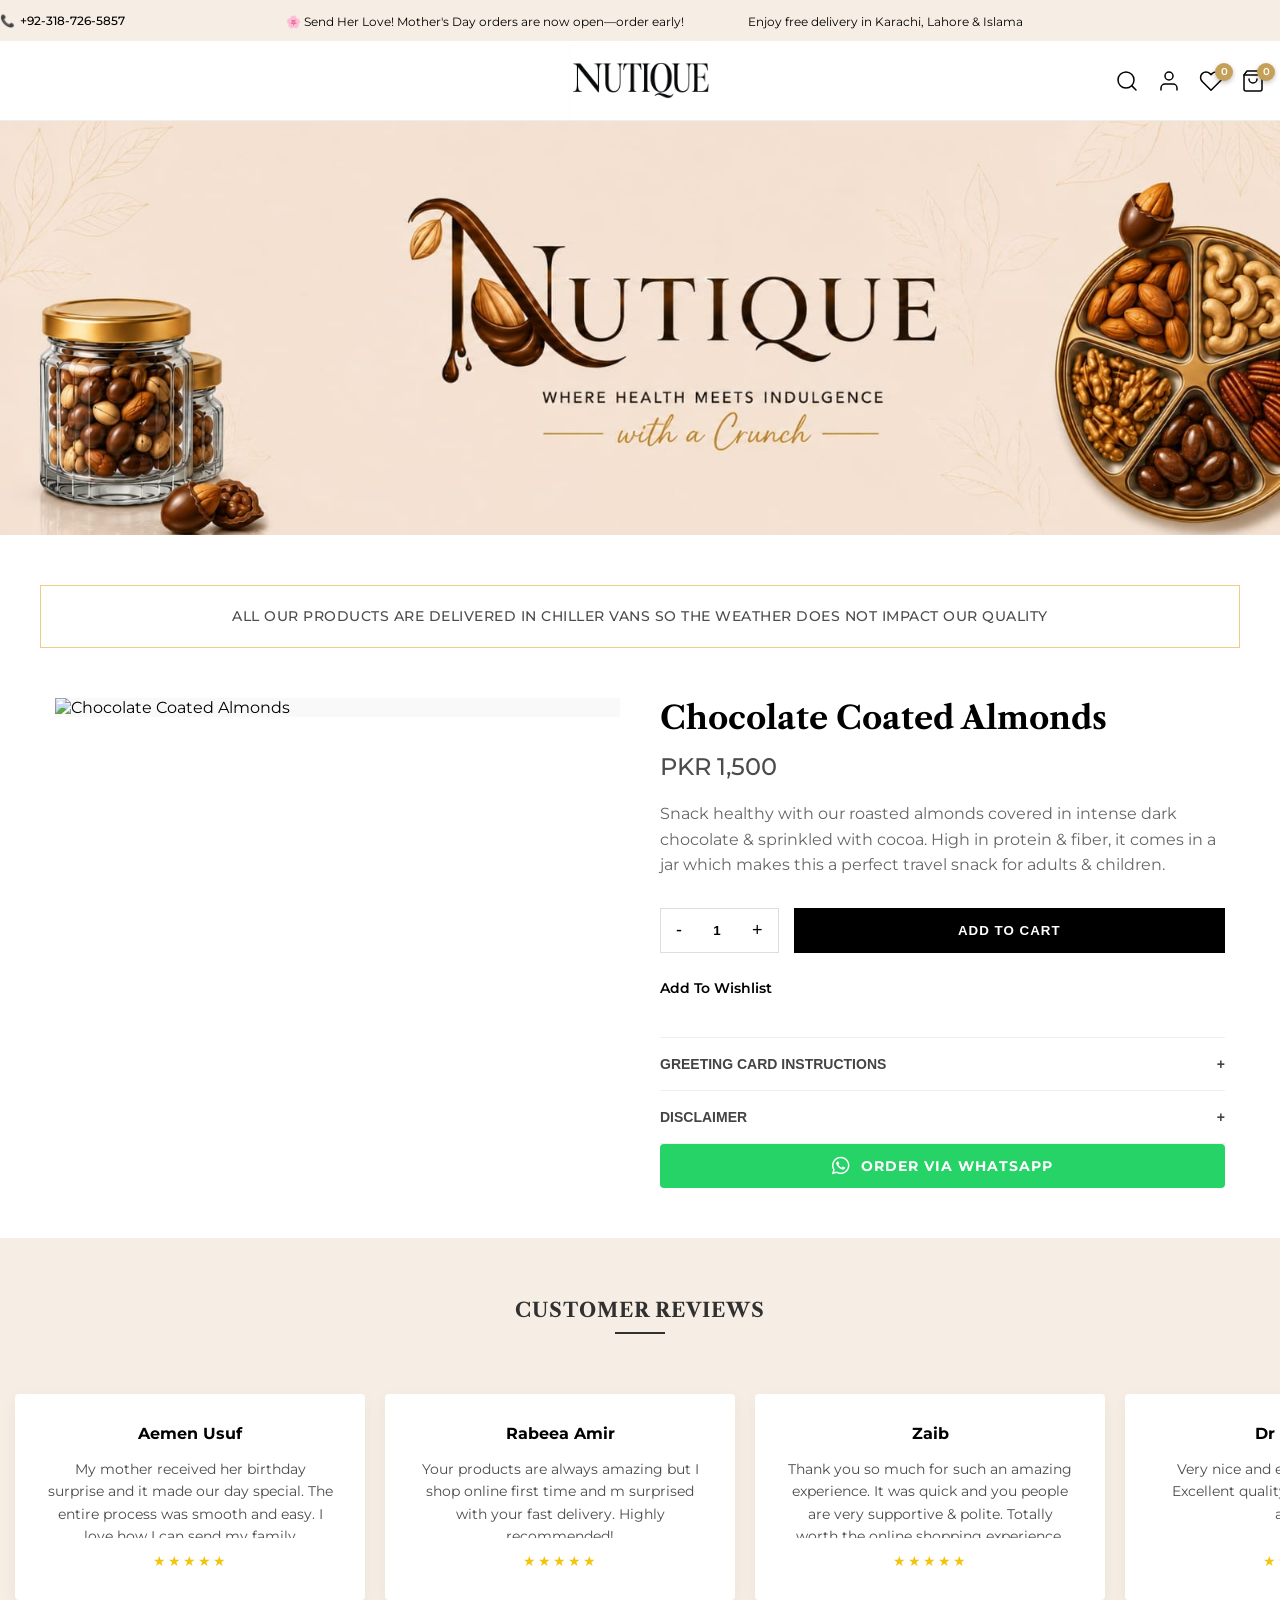
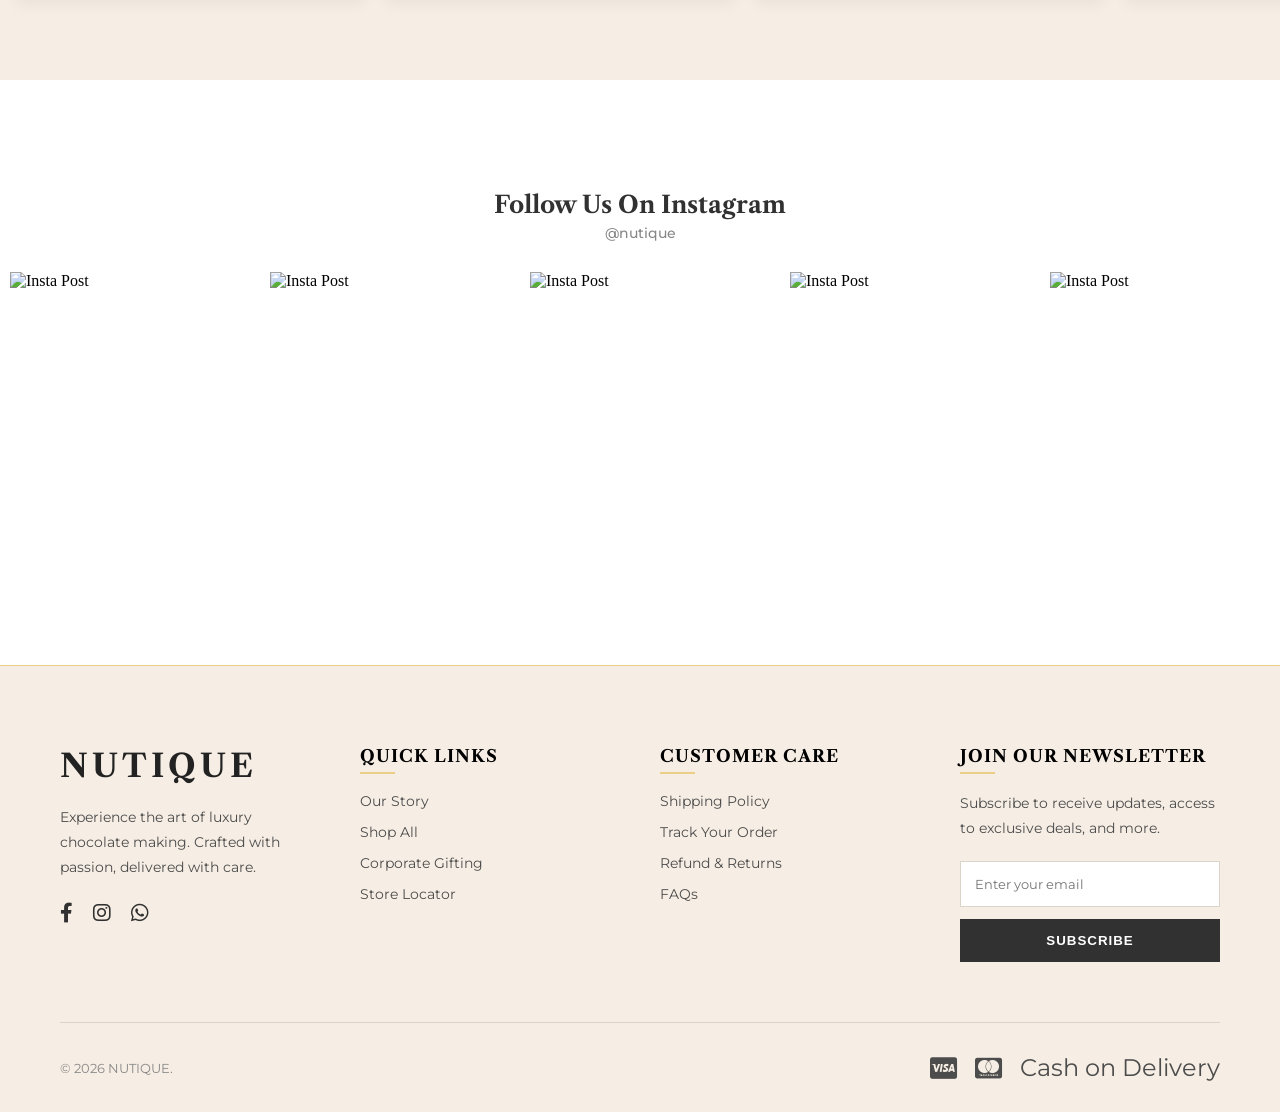
==== index.html @ a6c87841 "Initial commit - Fresh Setup" ====
<!DOCTYPE html>
<html lang="en">
<head>
    <meta charset="UTF-8">
    <meta name="viewport" content="width=device-width, initial-scale=1.0">
    <title>Nutique</title>
    <!-- Open Graph / Facebook / WhatsApp -->
<meta property="og:type" content="website">
<meta property="og:url" content="https://adal-naeem.github.io/Nutique/">
<meta property="og:title" content="Nutique">
<meta property="og:description" content="Chocolate and honey-coated nuts experience.">
<meta property="og:image" content="https://adal-naeem.github.io/Nutique/assets/brand-image.jpeg">

<!-- Twitter -->
<meta property="twitter:card" content="summary_large_image">
<meta property="twitter:url" content="https://adal-naeem.github.io/Nutique/">
<meta property="twitter:title" content="Nutique">
<meta property="twitter:description" content="WHERE HEALTH MEETS INDULGENCE.">
<meta property="twitter:image" content="https://adal-naeem.github.io/Nutique/assets/brand-image.jpeg">
    <!-- Corrected FontAwesome Link -->
<link rel="stylesheet" href="https://cdnjs.cloudflare.com/ajax/libs/font-awesome/6.0.0/css/all.min.css">
    <!-- Google Fonts for the exact look -->
    <link href="https://fonts.googleapis.com/css2?family=Libre+Caslon+Text&family=Montserrat:wght@400;500&display=swap" rel="stylesheet">
    <link rel="stylesheet" href="style.css">
</head>
<body>

    <header>
  <div class="announcement-bar">
    <div class="header-left-contact">
      <a href="tel:+923041115257">
        <span class="phone-icon">📞</span> +92-318-726-5857
      </a>
    </div>

    <div class="ticker-new">
      <div class="ticker-track">
        <span>🌸 Send Her Love! Mother's Day orders are now open—order early!</span>
        <span>Enjoy free delivery in Karachi, Lahore &amp; Islamabad above Rs. 5,000</span>
        <span>🌸 Send Her Love! Mother's Day orders are now open—order early!</span>
        <span>Enjoy free delivery in Karachi, Lahore &amp; Islamabad above Rs. 5,000</span>
      </div>
    </div>

    <div class="header-right-space"></div>
  </div>

  <nav class="nutique-nav">
    <div class="nav-container">
        
        <div class="nav-col nav-left">
            <button class="mobile-menu-toggle" id="navMenuBtn">
                <svg viewBox="0 0 30 16" width="28">
                    <rect width="30" height="1.5" fill="black"></rect>
                    <rect y="7" width="20" height="1.5" fill="black"></rect>
                    <rect y="14" width="30" height="1.5" fill="black"></rect>
                </svg>
            </button>
        </div>

        <div class="nav-col nav-center">
            <a href="/" class="logo-link">
                <img src="assets/logo.png" alt="NUTIQUE" class="logo-img">
            </a>
        </div>

        <div class="nav-col nav-right">
            <div class="action-icons">
                <a href="/" class="icon-btn">
                    <svg width="24" height="24" viewBox="0 0 24 24" fill="none" stroke="black" stroke-width="1.5" stroke-linecap="round" stroke-linejoin="round"><circle cx="11" cy="11" r="8"></circle><line x1="21" y1="21" x2="16.65" y2="16.65"></line></svg>
                </a>
                <a href="/" class="icon-btn hide-mobile">
                    <svg width="24" height="24" viewBox="0 0 24 24" fill="none" stroke="black" stroke-width="1.5" stroke-linecap="round" stroke-linejoin="round"><path d="M20 21v-2a4 4 0 0 0-4-4H8a4 4 0 0 0-4 4v2"></path><circle cx="12" cy="7" r="4"></circle></svg>
                </a>
                <a href="/" class="icon-btn has-badge">
                    <svg width="24" height="24" viewBox="0 0 24 24" fill="none" stroke="black" stroke-width="1.5" stroke-linecap="round" stroke-linejoin="round"><path d="M20.84 4.61a5.5 5.5 0 0 0-7.78 0L12 5.67l-1.06-1.06a5.5 5.5 0 0 0-7.78 7.78l1.06 1.06L12 21.23l8.78-8.78 1.06-1.06a5.5 5.5 0 0 0 0-7.78z"></path></svg>
                    <span class="badge">0</span>
                </a>
                <a href="/" class="icon-btn has-badge">
                    <svg width="24" height="24" viewBox="0 0 24 24" fill="none" stroke="black" stroke-width="1.5" stroke-linecap="round" stroke-linejoin="round"><path d="M6 2L3 6v14a2 2 0 0 0 2 2h14a2 2 0 0 0 2-2V6l-3-4Z"></path><line x1="3" y1="6" x2="21" y2="6"></line><path d="M16 10a4 4 0 0 1-8 0"></path></svg>
                    <span class="badge">0</span>
                </a>
            </div>
        </div>

    </div>
</nav>


  


</header>



<main>

    <section class="hero-section">
    <div class="hero-container"></div>
</section>

<section class="delivery-notice-section">
    <div class="delivery-notice-container">
        <div class="delivery-notice-box">
            <p>ALL OUR PRODUCTS ARE DELIVERED IN CHILLER VANS SO THE WEATHER DOES NOT IMPACT OUR QUALITY</p>
        </div>
    </div>
</section>



<section class="product-page-container">
    <div class="product-row">
        
        <div class="product-images-col">
            <div class="sticky-image-wrapper">
                <div class="main-image-container">
                    <img src="https://www.lalschocolates.com/cdn/shop/products/choccoatedalmonds.jpg?v=1672313245" alt="Chocolate Coated Almonds" class="primary-img">
                    <div class="zoom-icon">
                        <i class="pe-7s-expand1"></i>
                    </div>
                </div>
            </div>
        </div>

        <div class="product-info-col">
            <h1 class="product-main-title">Chocolate Coated Almonds</h1>
            
            <div class="product-price">
                <span class="money">PKR 1,500</span>
            </div>

            <div class="product-description">
                <p>Snack healthy with our roasted almonds covered in intense dark chocolate & sprinkled with cocoa. High in protein & fiber, it comes in a jar which makes this a perfect travel snack for adults & children.</p>
            </div>

            <div class="purchase-actions">
                <div class="quantity-selector">
                    <button type="button" class="qty-btn minus">-</button>
                    <input type="number" value="1" min="1" class="qty-input" id="quantity">
                    <button type="button" class="qty-btn plus">+</button>
                </div>
                
                <button type="submit" class="add-to-cart-btn">
                    ADD TO CART
                </button>
            </div>

            <div class="wishlist-wrapper">
                <a href="#" class="wishlist-link">
                    <i class="pe-7s-like"></i> Add To Wishlist
                </a>
            </div>

            <div class="product-tabs">
                <button class="accordion">Greeting card instructions</button>
                <div class="panel">
                    <p>A complimentary greeting card can be included with each purchase. Limit 180 characters. Specify message at checkout.</p>
                </div>

                <button class="accordion">Disclaimer</button>
                <div class="panel">
                    <p>Nutique may modify packaging slightly based on availability of raw materials while maintaining quality.</p>
                </div>
            </div>
            <!-- WhatsApp Order Button -->
<a href="https://wa.me/923187265856?text=Hi! I want to order Chocolate Coated Almonds." 
   class="whatsapp-order-btn" target="_blank">
    <i class="fab fa-whatsapp"></i> ORDER VIA WHATSAPP
</a>

        </div>
    </div>
</section>



<section class="reviews-section">
    <div class="container">
        <div class="reviews-header">
            <h2 class="reviews-title">Customer Reviews</h2>
            <hr class="reviews-hr">
        </div>

        <div class="reviews-slider">
            <!-- Review 1 -->
            <div class="review-card">
                <div class="review-content">
                    <h4 class="author-name">Aemen Usuf</h4>
                    <p>My mother received her birthday surprise and it made our day special. The entire process was smooth and easy. I love how I can send my family chocolated coated nuts while I am away in Germany.</p>
                    <div class="stars">★★★★★</div>
                </div>
            </div>

            <!-- Review 2 -->
            <div class="review-card">
                <div class="review-content">
                    <h4 class="author-name">Rabeea Amir</h4>
                    <p>Your products are always amazing but I shop online first time and m surprised with your fast delivery. Highly recommended!</p>
                    <div class="stars">★★★★★</div>
                </div>
            </div>

            <!-- Review 3 -->
            <div class="review-card">
                <div class="review-content">
                    <h4 class="author-name">Zaib</h4>
                    <p>Thank you so much for such an amazing experience. It was quick and you people are very supportive & polite. Totally worth the online shopping experience.</p>
                    <div class="stars">★★★★★</div>
                </div>
            </div>

            <!-- Review 4 -->
            <div class="review-card">
                <div class="review-content">
                    <h4 class="author-name">Dr Kamran</h4>
                    <p>Very nice and enjoyable. Keep it up. Excellent quality and presentation as always.</p>
                    <div class="stars">★★★★★</div>
                </div>
            </div>
        </div>
    </div>
</section>



<section class="insta-feed-section">
    <div class="insta-header">
        <h2 class="insta-title">Follow Us On Instagram</h2>
        <p class="insta-handle">@nutique</p>
    </div>
    
    <div class="insta-grid-wrapper">
        <div class="insta-grid">
            <div class="insta-item"><img src="https://bucket.useifsapp.com/posts/lalschocolates/3886064639129996348.jpg" alt="Insta Post"></div>
            <div class="insta-item"><img src="https://bucket.useifsapp.com/posts/lalschocolates/3892362022136856619.jpg" alt="Insta Post"></div>
            <div class="insta-item"><img src="https://bucket.useifsapp.com/posts/lalschocolates/3891822592839698448.jpg" alt="Insta Post"></div>
            <div class="insta-item"><img src="https://bucket.useifsapp.com/posts/lalschocolates/3891701940203838793.jpg" alt="Insta Post"></div>
            <div class="insta-item"><img src="https://bucket.useifsapp.com/posts/lalschocolates/3891185812786819399.jpg" alt="Insta Post"></div>
            <div class="insta-item"><img src="https://bucket.useifsapp.com/posts/lalschocolates/3890991763245130661.jpg" alt="Insta Post"></div>
        </div>
    </div>
</section>

























</main>


<footer class="main-footer">
    <div class="footer-container">
        <div class="footer-row">
            
            <!-- Column 1: Brand Info -->
            <div class="footer-col brand-info">
                <h2 class="footer-logo">NUTIQUE</h2>
                <p>Experience the art of luxury chocolate making. Crafted with passion, delivered with care.</p>
                <div class="footer-socials">
                    <a href="#"><i class="fab fa-facebook-f"></i></a>
                    <a href="#"><i class="fab fa-instagram"></i></a>
                    <a href="#"><i class="fab fa-whatsapp"></i></a>
                </div>
            </div>

            <!-- Column 2: Quick Links -->
            <div class="footer-col">
                <h4 class="footer-heading">Quick Links</h4>
                <ul class="footer-links">
                    <li><a href="#">Our Story</a></li>
                    <li><a href="#">Shop All</a></li>
                    <li><a href="#">Corporate Gifting</a></li>
                    <li><a href="#">Store Locator</a></li>
                </ul>
            </div>

            <!-- Column 3: Customer Care -->
            <div class="footer-col">
                <h4 class="footer-heading">Customer Care</h4>
                <ul class="footer-links">
                    <li><a href="#">Shipping Policy</a></li>
                    <li><a href="#">Track Your Order</a></li>
                    <li><a href="#">Refund & Returns</a></li>
                    <li><a href="#">FAQs</a></li>
                </ul>
            </div>

            <!-- Column 4: Newsletter -->
            <div class="footer-col newsletter">
                <h4 class="footer-heading">Join Our Newsletter</h4>
                <p>Subscribe to receive updates, access to exclusive deals, and more.</p>
                <form class="footer-form">
                    <input type="email" placeholder="Enter your email" required>
                    <button type="submit">SUBSCRIBE</button>
                </form>
            </div>

        </div>

        <div class="footer-bottom">
            <p>&copy; 2026 NUTIQUE.</p>
            <div class="payment-icons">
                <i class="fab fa-cc-visa"></i>
                <i class="fab fa-cc-mastercard"></i>
                <span class="cod-text">Cash on Delivery</span>
            </div>
        </div>
    </div>
</footer>
























    <script src="script.js"></script>
</body>
</html>
---- style.css ----
/*=================================nav bar k uppr wala==================================*/
:root {
  --primary-black: #000000;
  --bg-color: #f6eee4;
  --font-body: 'Montserrat', sans-serif;
}

* {
  margin: 0;
  padding: 0;
  box-sizing: border-box;
}

.announcement-bar {
  display: flex;
  align-items: center;
  background-color: var(--bg-color);
  min-height: 41px;
  width: 100%;
  overflow: hidden; /* Bahar nikalne wala text hide karne k liye */
  font-family: var(--font-body);
}

/* 20% Left Side - No Padding */
.header-left-contact {
  flex: 0 0 20%;
  display: flex;
  align-items: center;
  padding-left: 0; /* Side padding khatam */
  z-index: 10;
  background-color: var(--bg-color);
}

.header-left-contact a {
  text-decoration: none;
  color: var(--primary-black);
  font-size: 12px;
  font-weight: 500;
  display: flex;
  align-items: center;
  gap: 5px;
}

/* 60% Center - Ticker Window */
.ticker-new {
  flex: 0 0 60%;
  overflow: hidden;
  white-space: nowrap;
}

.ticker-track {
  display: inline-block;
  animation: marquee 20s linear infinite;
}

.ticker-track span {
  display: inline-block;
  padding: 0 30px; /* Text k darmiyan gap */
  font-size: 12px;
  color: var(--primary-black);
}

/* 20% Right Side */
.header-right-space {
  flex: 0 0 20%;
  background-color: var(--bg-color);
  z-index: 10;
}

/* Animation */
@keyframes marquee {
  0% { transform: translateX(0); }
  100% { transform: translateX(-50%); }
}

/* Responsive */
@media (max-width: 768px) {
  .header-left-contact { flex: 0 0 35%; }
  .ticker-new { flex: 0 0 65%; }
  .header-right-space { display: none; }
}









/*=================================nav bar==================================*/
/* RESET & FONTS */
.nutique-nav {
    background: #ffffff;
    border-bottom: 1px solid #eeeeee;
    height: 80px;
    display: flex;
    align-items: center;
    position: sticky;
    top: 0;
    z-index: 999;
    padding: 0 15px;
    font-family: 'Montserrat', sans-serif;
}

.nav-container {
    display: flex;
    width: 100%;
    max-width: 1280px;
    margin: 0 auto;
    align-items: center;
    justify-content: space-between;
}

/* 3-COLUMN FLEX SYSTEM */
.nav-col {
    flex: 1;
    display: flex;
    align-items: center;
}

.nav-left { justify-content: flex-start; }
.nav-center { justify-content: center; }
.nav-right { justify-content: flex-end; }

/* LOGO */
.logo-img {
    max-height: 77px;
    width: auto;
    display: block;
}

/* BUTTONS & ICONS */
.mobile-menu-toggle {
    background: none;
    border: none;
    cursor: pointer;
    display: none; /* Desktop par hidden */
    padding: 0;
}

.action-icons {
    display: flex;
    gap: 18px;
    align-items: center;
}

.icon-btn {
    text-decoration: none;
    position: relative;
    display: flex;
    align-items: center;
    transition: opacity 0.2s;
}

.icon-btn:hover { opacity: 0.6; }

/* BADGES (Match your image) */
.has-badge { position: relative; }

.badge {
    position: absolute;
    top: -6px;
    right: -10px;
    background: #c5a059; /* Gold color */
    color: white;
    font-size: 10px;
    font-weight: 600;
    width: 18px;
    height: 18px;
    border-radius: 50%;
    display: flex;
    align-items: center;
    justify-content: center;
    box-shadow: 0 2px 5px rgba(0,0,0,0.25);
}

/* RESPONSIVE DESIGN */
@media (max-width: 1024px) {
    .mobile-menu-toggle { display: block; }
    .hide-mobile { display: none; }
    .nutique-nav { height: 65px; }
    .logo-img { max-height: 40px; }
    .action-icons { gap: 12px; }
}

@media (max-width: 480px) {
    .nav-col { flex: 0 0 auto; }
    .nav-center { flex: 1; }
    .badge { width: 16px; height: 16px; font-size: 9px; right: -8px; }
}







/*=================================hero section==================================*/
/* Hero Section Styles */
.hero-section {
    width: 100%;
    overflow: hidden;
    position: relative;
    background-color: #f9f6f1;
}

.hero-container {
    width: 100%;
    /* Laptop/Desktop par fix height */
    height: 414px; 
    
    /* Image Path */
    background-image: url('assets/hero\ image.jpeg'); 
    
    /* Full width cover karne ke liye */
    background-size: cover; 
    
    /* Image ka center focus mein rakhne ke liye */
    background-position: center center; 
    background-repeat: no-repeat;
    
    /* Smooth transition jab screen size change ho */
    transition: all 0.3s ease;
}

/* --- RESPONSIVE ADJUSTMENTS --- */

/* 1. Tablets (iPad etc) */
@media (max-width: 1024px) {
    .hero-container {
        height: 350px;
    }
}

/* 2. Mobile Screens */
@media (max-width: 768px) {
    .hero-container {
        /* Mobile par height thodi kam taake image ki aspect ratio sahi lage */
        height: 250px; 
        
        /* Mobile par agar image ka main part (Nutique Logo) side par ho raha ho, 
           to aap isko 'background-position: 50% 50%' bhi kar sakte hain */
        background-position: center center;
    }
}

/* 3. Small Mobile Screens */
@media (max-width: 480px) {
    .hero-container {
        height: 200px;
    }
}




/*=============================chilled tag==============================


/* Delivery Notice Styles */
.delivery-notice-section {
    width: 100%;
    margin-bottom: 50px; /* Neeche wale section se gap */
    padding: 0 15px;
    box-sizing: border-box;
}

.delivery-notice-container {
    max-width: 1200px; /* Aapke product section ki width ke barabar */
    margin: 0 auto;
}

.delivery-notice-box {
    border: 1px solid #edce87; /* Specific Gold Border from your sample */
    padding: 20px;
    text-align: center;
    background-color: #fff; /* Clean white background */
    margin-top: 50px;
}

.delivery-notice-box p {
    margin: 0;
    color: #4c4c4c;
    font-family: 'Montserrat', sans-serif;
    font-size: 14px;
    font-weight: 500;
    letter-spacing: 0.5px;
    line-height: 1.5;
    text-transform: uppercase; /* Bilkul sample jaisa look */
}

/* Mobile Responsive */
@media (max-width: 768px) {
    .delivery-notice-box {
        padding: 15px;
        margin-top: 30px;
    }
    
    .delivery-notice-box p {
        font-size: 12px; /* Mobile par text thoda chota taake 2 lines mein set ho jaye */
    }
}
















/*=================================product section==================================*/
/* Product Section Layout */
.product-page-container {
    max-width: 1200px;
    margin: 50px auto;
    padding: 0 15px;
    font-family: 'Montserrat', sans-serif;
}

.product-row {
    display: flex;
    flex-wrap: wrap;
    gap: 40px;
}

.product-images-col {
    flex: 1;
    min-width: 300px;
}

.product-info-col {
    flex: 1;
    min-width: 300px;
}

/* Sticky Image Logic */
.sticky-image-wrapper {
    position: sticky;
    top: 100px; /* Header ke niche gap */
}

.main-image-container {
    position: relative;
    background: #f9f9f9;
}

.primary-img {
    width: 100%;
    display: block;
    transition: transform 0.3s ease;
}

/* Typography */
.product-main-title {
    font-family: 'Libre Caslon Text', serif;
    font-size: 32px;
    color: #000;
    margin-bottom: 15px;
}

.product-price {
    font-size: 24px;
    color: #4c4c4c;
    font-weight: 500;
    margin-bottom: 20px;
}

.product-description {
    line-height: 1.6;
    color: #666;
    margin-bottom: 30px;
}

/* Purchase Section */
.purchase-actions {
    display: flex;
    gap: 15px;
    margin-bottom: 25px;
}

.quantity-selector {
    display: flex;
    border: 1px solid #ddd;
    align-items: center;
}

.qty-btn {
    background: none;
    border: none;
    padding: 10px 15px;
    cursor: pointer;
    font-size: 18px;
}

.qty-input {
    width: 40px;
    text-align: center;
    border: none;
    font-weight: 600;
    -moz-appearance: textfield;
}

.qty-input::-webkit-inner-spin-button { display: none; }

.add-to-cart-btn {
    flex-grow: 1;
    background: #000;
    color: #fff;
    border: none;
    padding: 15px;
    font-weight: 600;
    letter-spacing: 1px;
    cursor: pointer;
    transition: background 0.3s;
}

.add-to-cart-btn:hover { background: #333; }

/* Wishlist */
.wishlist-link {
    text-decoration: none;
    color: #000;
    font-weight: 600;
    font-size: 14px;
}

/* Accordions */
.product-tabs { margin-top: 40px; border-top: 1px solid #eee; }

.accordion {
    background-color: transparent;
    color: #444;
    cursor: pointer;
    padding: 18px 0;
    width: 100%;
    border: none;
    border-bottom: 1px solid #eee;
    text-align: left;
    outline: none;
    font-size: 14px;
    font-weight: 600;
    text-transform: uppercase;
}

.accordion:after {
    content: '\002B';
    float: right;
    font-weight: bold;
}

.active:after { content: "\2212"; }

.panel {
    padding: 0;
    max-height: 0;
    overflow: hidden;
    transition: max-height 0.2s ease-out;
}

.panel p { padding: 15px 0; font-size: 14px; color: #777; line-height: 1.5; }

/* Responsive */
@media (max-width: 768px) {
    .product-row { flex-direction: column; }
    .sticky-image-wrapper { position: static; }
    .product-main-title { font-size: 26px; }
}
.whatsapp-order-btn {
    display: flex;
    align-items: center;
    justify-content: center;
    background-color: #25D366; /* WhatsApp Green */
    color: #ffffff !important;
    text-decoration: none;
    padding: 12px 25px;
    font-family: 'Montserrat', sans-serif;
    font-weight: 700;
    font-size: 14px;
    letter-spacing: 1px;
    border-radius: 4px;
    transition: all 0.3s ease;
    flex-grow: 1;
    border: none;
}

.whatsapp-order-btn i {
    font-size: 20px;
    margin-right: 10px;
}

.whatsapp-order-btn:hover {
    background-color: #128C7E; /* Darker Green */
    transform: translateY(-2px);
    box-shadow: 0 4px 10px rgba(37, 211, 102, 0.3);
}



/*=============================customer reviews section===============================*/
/* Reviews Section Styles */
.reviews-section {
    background-color: #f6eee4 !important; /* Brand theme color */
    padding: 60px 0;
    margin: 50px 0;
    text-align: center;
}

.reviews-header {
    margin-bottom: 40px;
}

.reviews-title {
    font-family: 'Libre Caslon Text', serif;
    font-size: 20px;
    font-weight: 700;
    color: #313131;
    text-transform: uppercase;
    letter-spacing: 1px;
}

.reviews-hr {
    width: 50px;
    border: 1px solid #313131;
    margin: 10px auto;
}

/* Horizontal Scroll Slider */
.reviews-slider {
    display: flex;
    overflow-x: auto;
    gap: 20px;
    padding: 20px 15px;
    scroll-snap-type: x mandatory;
    scrollbar-width: none; /* Firefox */
}

.reviews-slider::-webkit-scrollbar {
    display: none; /* Chrome/Safari */
}

.review-card {
    flex: 0 0 350px; /* Desktop card width */
    background: #fff;
    padding: 30px;
    border-radius: 4px;
    scroll-snap-align: center;
    box-shadow: 0 4px 15px rgba(0,0,0,0.05);
}

.author-name {
    font-family: 'Montserrat', sans-serif;
    font-weight: 700;
    font-size: 16px;
    margin-bottom: 15px;
    color: #000;
}

.review-content p {
    font-family: 'Montserrat', sans-serif;
    font-size: 14px;
    color: #4c4c4c;
    line-height: 1.6;
    height: 80px; /* Text box fix height for alignment */
    overflow-y: auto;
    margin-bottom: 15px;
}

.stars {
    color: #f1c40f; /* Gold color for stars */
    font-size: 14px;
    letter-spacing: 2px;
}

/* Responsive */
@media (max-width: 768px) {
    .review-card {
        flex: 0 0 85%; /* Mobile par card 85% screen cover karega */
    }
    
    .reviews-section {
        padding: 40px 0;
    }
}




/*=================instagram feed section===================*/
/* Instagram Section */
.insta-feed-section {
    width: 100%;
    padding: 60px 0;
    background-color: #fff;
    overflow: hidden;
}

.insta-header {
    text-align: center;
    margin-bottom: 30px;
}

.insta-title {
    font-family: 'Libre Caslon Text', serif;
    font-size: 24px;
    color: #313131;
    margin-bottom: 5px;
}

.insta-handle {
    font-family: 'Montserrat', sans-serif;
    font-size: 14px;
    color: #878787;
    font-weight: 500;
}

/* Scrollable Grid */
.insta-grid-wrapper {
    width: 100%;
    overflow-x: auto;
    padding: 0 10px;
    scrollbar-width: none; /* Firefox */
}

.insta-grid-wrapper::-webkit-scrollbar {
    display: none; /* Chrome/Safari */
}

.insta-grid {
    display: flex;
    gap: 10px;
}

.insta-item {
    flex: 0 0 250px; /* Desktop width */
    aspect-ratio: 3 / 4; /* As per your sample */
    overflow: hidden;
    position: relative;
    cursor: pointer;
}

.insta-item img {
    width: 100%;
    height: 100%;
    object-fit: cover;
    transition: transform 0.5s ease, filter 0.3s ease;
}

/* Hover Effect */
.insta-item:hover img {
    transform: scale(1.1);
    filter: brightness(0.8);
}

/* Mobile Responsive */
@media (max-width: 768px) {
    .insta-item {
        flex: 0 0 180px; /* Mobile par images thodi choti */
    }
    .insta-title {
        font-size: 20px;
    }
}




/*=============================footer==========================================*/
/* Footer Main Styles - Light Theme */
.main-footer {
    background-color: #f6eee4; /* Aapka bataya hua color */
    color: #313131; /* Dark text for contrast */
    padding: 80px 0 30px 0;
    font-family: 'Montserrat', sans-serif;
    border-top: 1px solid #edce87; /* Top border for separation */
}

.footer-container {
    max-width: 1200px;
    margin: 0 auto;
    padding: 0 20px;
}

.footer-row {
    display: flex;
    flex-wrap: wrap;
    gap: 40px;
    justify-content: space-between;
}

.footer-col {
    flex: 1;
    min-width: 200px;
}

/* Typography */
.footer-logo {
    font-family: 'Libre Caslon Text', serif;
    font-size: 32px;
    letter-spacing: 4px;
    margin-bottom: 20px;
    color: #222; /* Darker logo */
}

.footer-heading {
    font-family: 'Libre Caslon Text', serif;
    font-size: 17px;
    margin-bottom: 25px;
    position: relative;
    text-transform: uppercase;
    letter-spacing: 1px;
    color: #000;
}

.footer-heading::after {
    content: '';
    position: absolute;
    left: 0;
    bottom: -8px;
    width: 35px;
    height: 2px;
    background-color: #edce87; /* Gold accent line */
}

.footer-col p {
    font-size: 14px;
    line-height: 1.8;
    color: #4c4c4c;
    margin-bottom: 20px;
}

/* Links */
.footer-links {
    list-style: none;
    padding: 0;
}

.footer-links li {
    margin-bottom: 12px;
}

.footer-links a {
    color: #4c4c4c;
    text-decoration: none;
    font-size: 14px;
    transition: all 0.3s ease;
}

.footer-links a:hover {
    color: #edce87;
    padding-left: 5px;
}

/* Social Icons */
.footer-socials {
    display: flex;
    gap: 20px;
}

.footer-socials a {
    color: #313131;
    font-size: 20px;
    transition: transform 0.3s, color 0.3s;
}

.footer-socials a:hover {
    color: #edce87;
    transform: translateY(-3px);
}

/* Newsletter Form */
.footer-form {
    display: flex;
    flex-direction: column;
    gap: 12px;
}

.footer-form input {
    padding: 14px;
    background: #fff; /* White input on light background */
    border: 1px solid #dcd3c9;
    color: #313131;
    outline: none;
    font-family: 'Montserrat', sans-serif;
}

.footer-form button {
    padding: 14px;
    background-color: #313131; /* Black button for contrast */
    color: #fff;
    border: none;
    font-weight: 600;
    cursor: pointer;
    transition: background 0.3s;
    letter-spacing: 1px;
}

.footer-form button:hover {
    background-color: #000;
}

/* Bottom Bar */
.footer-bottom {
    margin-top: 60px;
    padding-top: 30px;
    border-top: 1px solid #dcd3c9;
    display: flex;
    justify-content: space-between;
    align-items: center;
    flex-wrap: wrap;
    gap: 20px;
    font-size: 13px;
    color: #888;
}

.payment-icons {
    font-size: 24px;
    display: flex;
    align-items: center;
    gap: 18px;
    color: #4c4c4c;
}

/* Responsive Fix */
@media (max-width: 768px) {
    .footer-row {
        flex-direction: column;
        text-align: center;
    }
    .footer-heading::after {
        left: 50%;
        transform: translateX(-50%);
    }
    .footer-socials {
        justify-content: center;
    }
    .footer-bottom {
        flex-direction: column;
    }
}
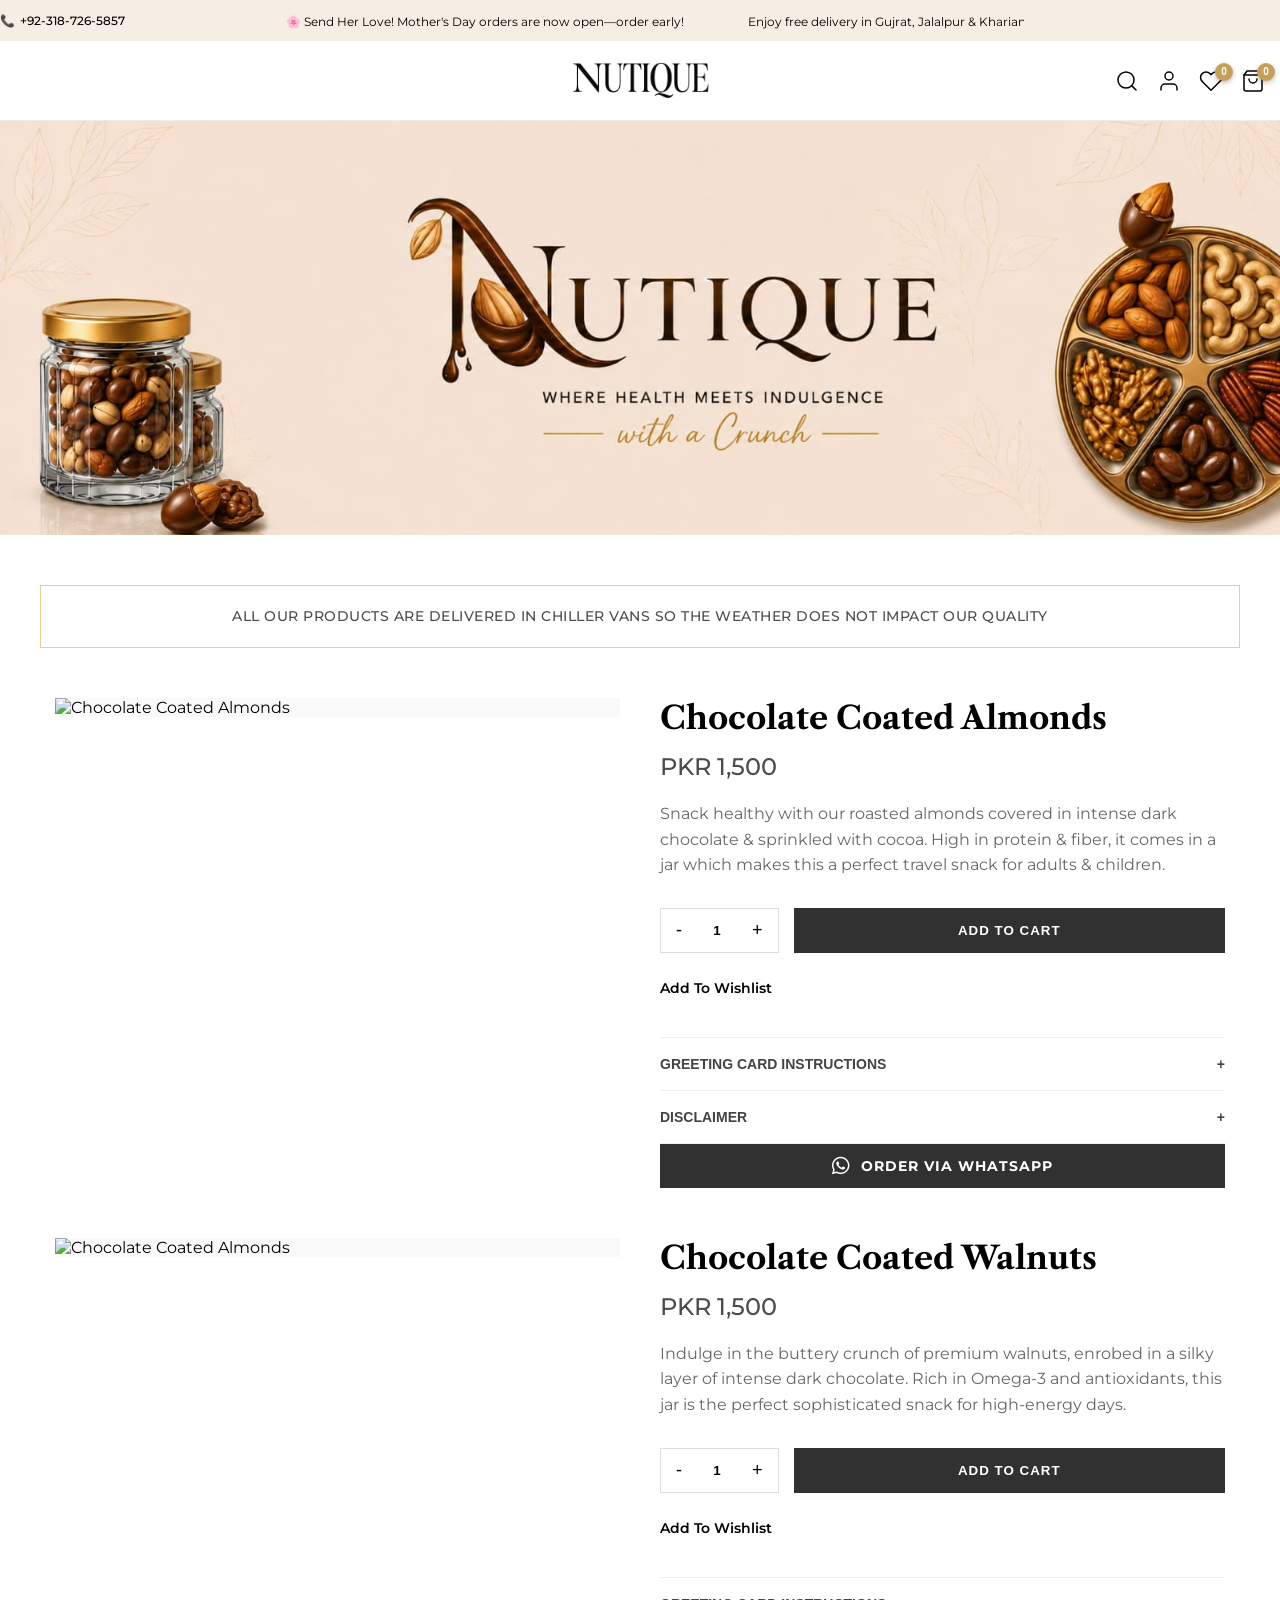
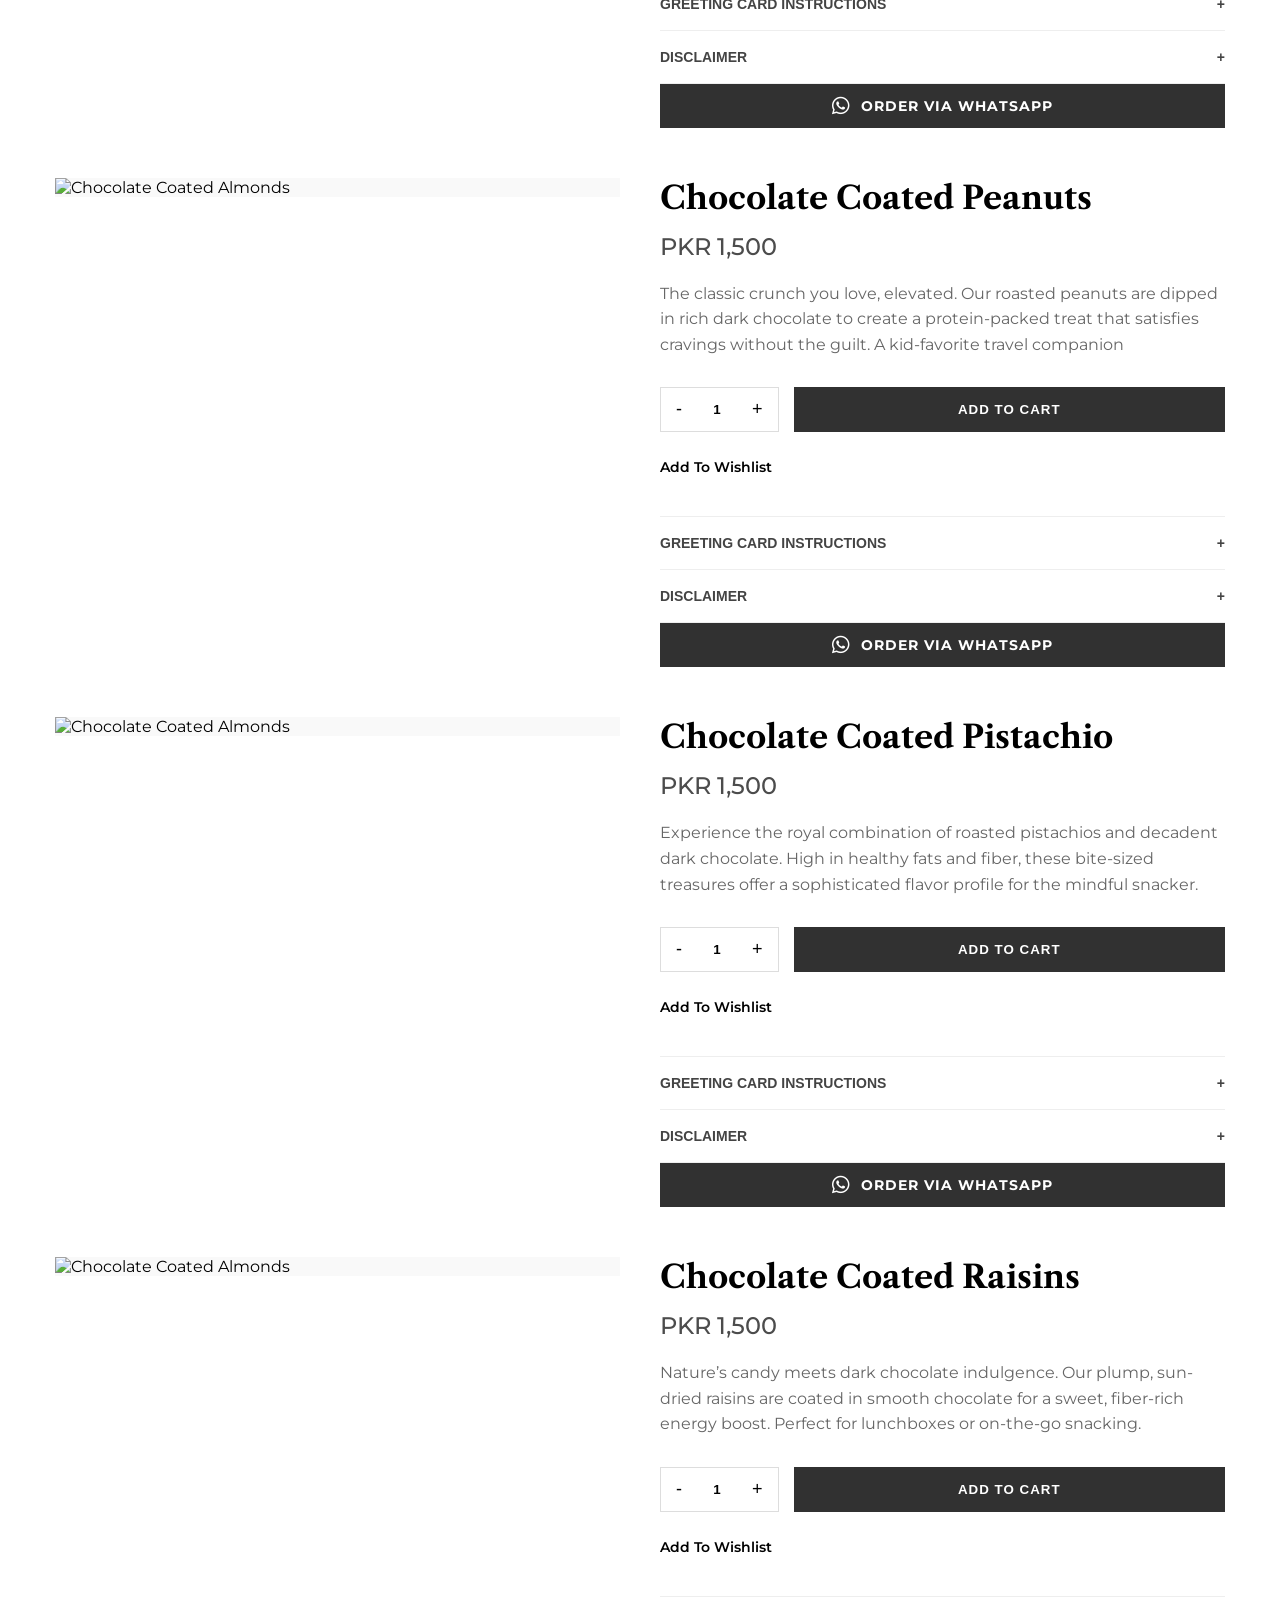
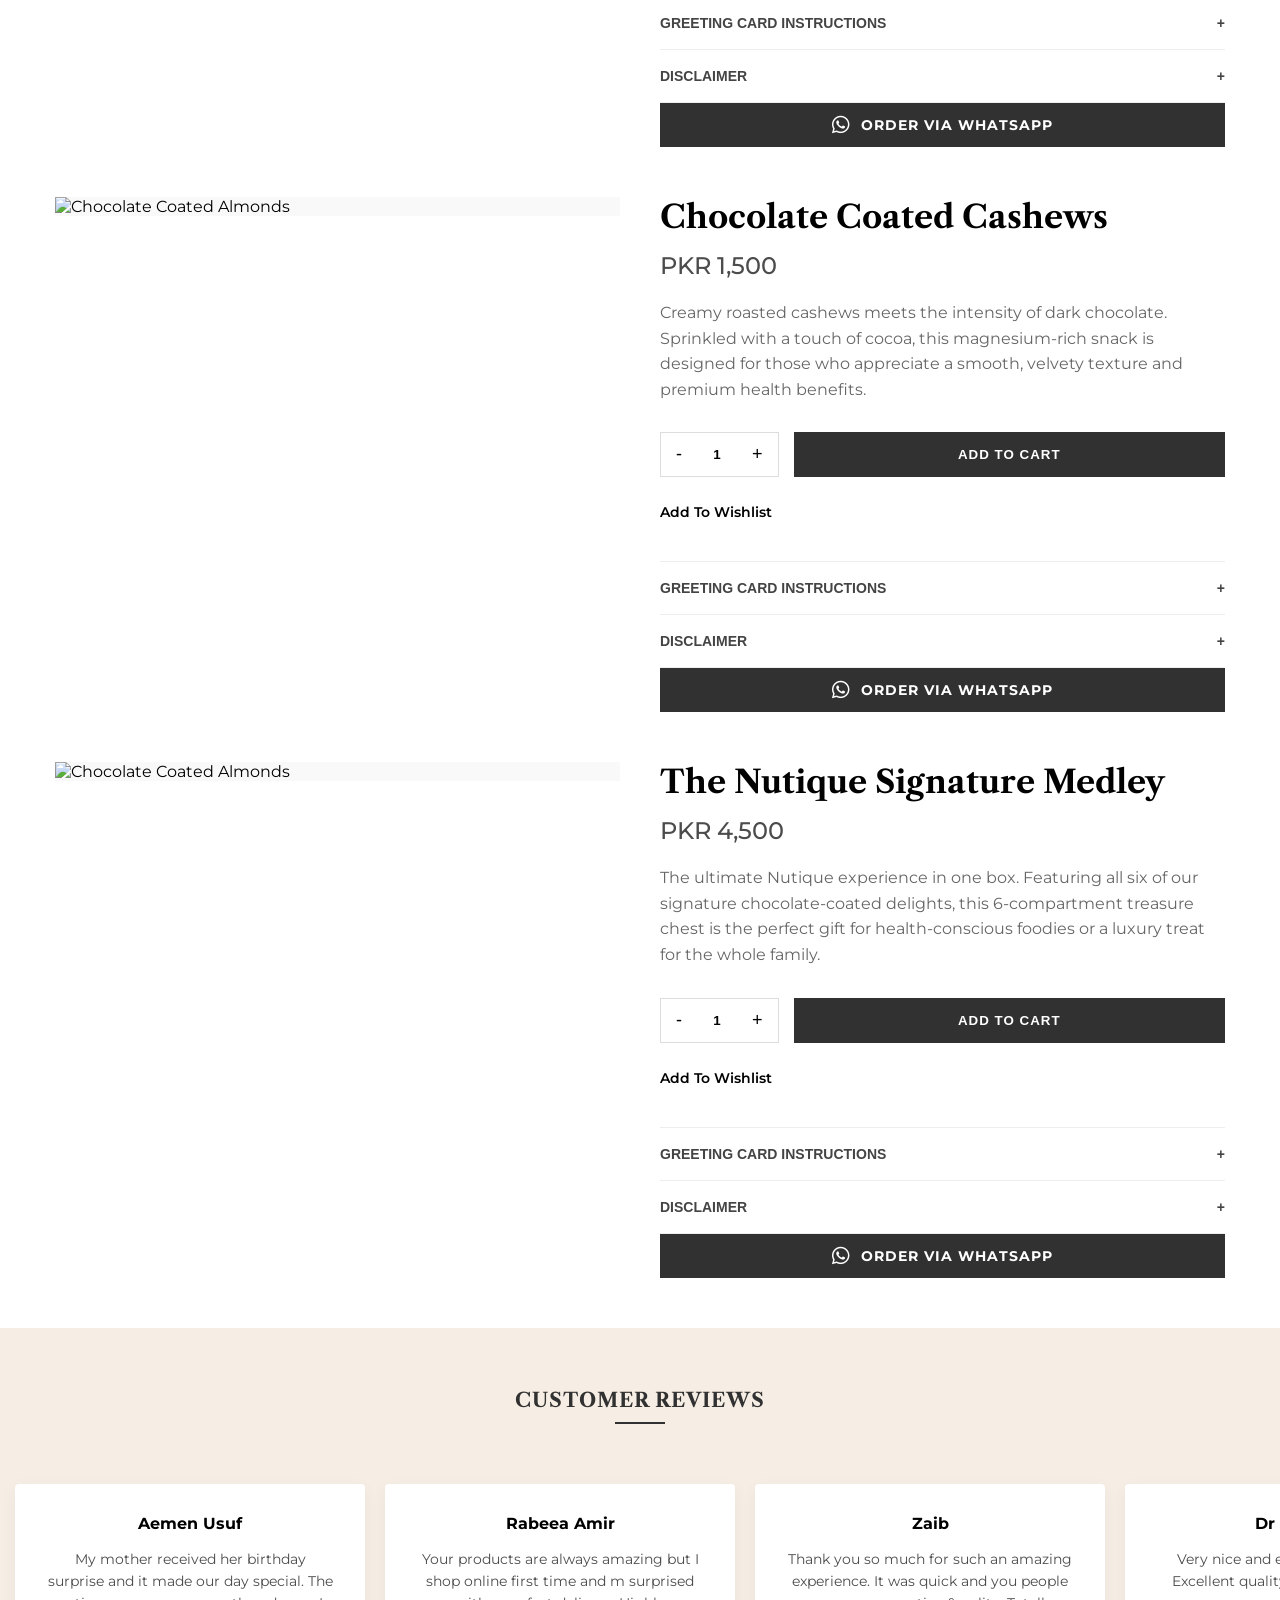
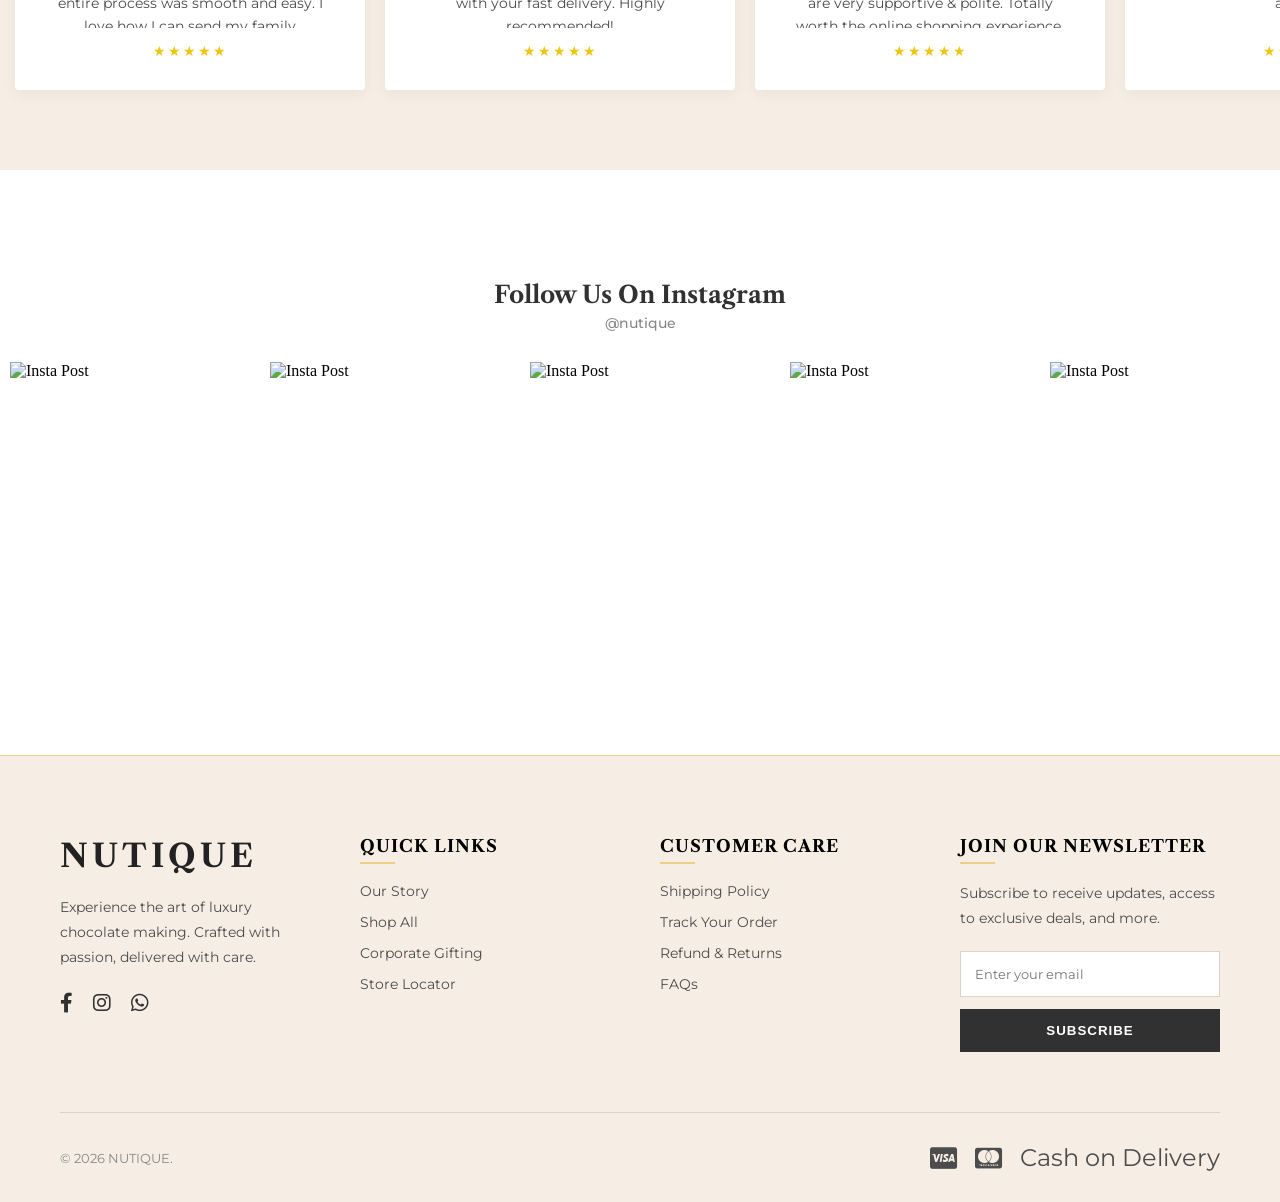
==== commit 0f9cdc92: "aa" ====
--- a/index.html
+++ b/index.html
@@ -1,334 +1,803 @@
 <!DOCTYPE html>
 <html lang="en">
+
 <head>
     <meta charset="UTF-8">
     <meta name="viewport" content="width=device-width, initial-scale=1.0">
     <title>Nutique</title>
     <!-- Open Graph / Facebook / WhatsApp -->
-<meta property="og:type" content="website">
-<meta property="og:url" content="https://adal-naeem.github.io/Nutique/">
-<meta property="og:title" content="Nutique">
-<meta property="og:description" content="Chocolate and honey-coated nuts experience.">
-<meta property="og:image" content="https://adal-naeem.github.io/Nutique/assets/brand-image.jpeg">
-
-<!-- Twitter -->
-<meta property="twitter:card" content="summary_large_image">
-<meta property="twitter:url" content="https://adal-naeem.github.io/Nutique/">
-<meta property="twitter:title" content="Nutique">
-<meta property="twitter:description" content="WHERE HEALTH MEETS INDULGENCE.">
-<meta property="twitter:image" content="https://adal-naeem.github.io/Nutique/assets/brand-image.jpeg">
+    <meta property="og:type" content="website">
+    <meta property="og:url" content="https://adal-naeem.github.io/Nutique/">
+    <meta property="og:title" content="Nutique">
+    <meta property="og:description" content="WHERE HEALTH MEETS INDULGENCE.">
+    <meta property="og:image" content="https://adal-naeem.github.io/Nutique/assets/brand-image.jpeg">
+
+    <!-- Twitter -->
+    <meta property="twitter:card" content="summary_large_image">
+    <meta property="twitter:url" content="https://adal-naeem.github.io/Nutique/">
+    <meta property="twitter:title" content="Nutique">
+    <meta property="twitter:description" content="WHERE HEALTH MEETS INDULGENCE.">
+    <meta property="twitter:image" content="https://adal-naeem.github.io/Nutique/assets/brand-image.jpeg">
     <!-- Corrected FontAwesome Link -->
-<link rel="stylesheet" href="https://cdnjs.cloudflare.com/ajax/libs/font-awesome/6.0.0/css/all.min.css">
+    <link rel="stylesheet" href="https://cdnjs.cloudflare.com/ajax/libs/font-awesome/6.0.0/css/all.min.css">
     <!-- Google Fonts for the exact look -->
-    <link href="https://fonts.googleapis.com/css2?family=Libre+Caslon+Text&family=Montserrat:wght@400;500&display=swap" rel="stylesheet">
+    <link href="https://fonts.googleapis.com/css2?family=Libre+Caslon+Text&family=Montserrat:wght@400;500&display=swap"
+        rel="stylesheet">
     <link rel="stylesheet" href="style.css">
+    <!-- SweetAlert2 Library -->
+    <script src="https://cdn.jsdelivr.net/npm/sweetalert2@11"></script>
 </head>
+
 <body>
 
     <header>
-  <div class="announcement-bar">
-    <div class="header-left-contact">
-      <a href="tel:+923041115257">
-        <span class="phone-icon">📞</span> +92-318-726-5857
-      </a>
-    </div>
-
-    <div class="ticker-new">
-      <div class="ticker-track">
-        <span>🌸 Send Her Love! Mother's Day orders are now open—order early!</span>
-        <span>Enjoy free delivery in Karachi, Lahore &amp; Islamabad above Rs. 5,000</span>
-        <span>🌸 Send Her Love! Mother's Day orders are now open—order early!</span>
-        <span>Enjoy free delivery in Karachi, Lahore &amp; Islamabad above Rs. 5,000</span>
-      </div>
-    </div>
-
-    <div class="header-right-space"></div>
-  </div>
-
-  <nav class="nutique-nav">
-    <div class="nav-container">
-        
-        <div class="nav-col nav-left">
-            <button class="mobile-menu-toggle" id="navMenuBtn">
-                <svg viewBox="0 0 30 16" width="28">
-                    <rect width="30" height="1.5" fill="black"></rect>
-                    <rect y="7" width="20" height="1.5" fill="black"></rect>
-                    <rect y="14" width="30" height="1.5" fill="black"></rect>
-                </svg>
-            </button>
-        </div>
-
-        <div class="nav-col nav-center">
-            <a href="/" class="logo-link">
-                <img src="assets/logo.png" alt="NUTIQUE" class="logo-img">
-            </a>
-        </div>
-
-        <div class="nav-col nav-right">
-            <div class="action-icons">
-                <a href="/" class="icon-btn">
-                    <svg width="24" height="24" viewBox="0 0 24 24" fill="none" stroke="black" stroke-width="1.5" stroke-linecap="round" stroke-linejoin="round"><circle cx="11" cy="11" r="8"></circle><line x1="21" y1="21" x2="16.65" y2="16.65"></line></svg>
-                </a>
-                <a href="/" class="icon-btn hide-mobile">
-                    <svg width="24" height="24" viewBox="0 0 24 24" fill="none" stroke="black" stroke-width="1.5" stroke-linecap="round" stroke-linejoin="round"><path d="M20 21v-2a4 4 0 0 0-4-4H8a4 4 0 0 0-4 4v2"></path><circle cx="12" cy="7" r="4"></circle></svg>
-                </a>
-                <a href="/" class="icon-btn has-badge">
-                    <svg width="24" height="24" viewBox="0 0 24 24" fill="none" stroke="black" stroke-width="1.5" stroke-linecap="round" stroke-linejoin="round"><path d="M20.84 4.61a5.5 5.5 0 0 0-7.78 0L12 5.67l-1.06-1.06a5.5 5.5 0 0 0-7.78 7.78l1.06 1.06L12 21.23l8.78-8.78 1.06-1.06a5.5 5.5 0 0 0 0-7.78z"></path></svg>
-                    <span class="badge">0</span>
-                </a>
-                <a href="/" class="icon-btn has-badge">
-                    <svg width="24" height="24" viewBox="0 0 24 24" fill="none" stroke="black" stroke-width="1.5" stroke-linecap="round" stroke-linejoin="round"><path d="M6 2L3 6v14a2 2 0 0 0 2 2h14a2 2 0 0 0 2-2V6l-3-4Z"></path><line x1="3" y1="6" x2="21" y2="6"></line><path d="M16 10a4 4 0 0 1-8 0"></path></svg>
-                    <span class="badge">0</span>
+        <div class="announcement-bar">
+            <div class="header-left-contact">
+                <a href="tel:+923041115257">
+                    <span class="phone-icon">📞</span> +92-318-726-5857
                 </a>
             </div>
+
+            <div class="ticker-new">
+                <div class="ticker-track">
+                    <span>🌸 Send Her Love! Mother's Day orders are now open—order early!</span>
+                    <span>Enjoy free delivery in Gujrat, Jalalpur &amp; Kharian above Rs. 5,000</span>
+                    <span>🌸 Send Her Love! Mother's Day orders are now open—order early!</span>
+                    <span>Enjoy free delivery in Gujrat, Jalalpur &amp; Kharian above Rs. 5,000</span>
+                </div>
+            </div>
+
+            <div class="header-right-space"></div>
         </div>
 
-    </div>
-</nav>
-
-
-  
-
-
-</header>
-
-
-
-<main>
-
-    <section class="hero-section">
-    <div class="hero-container"></div>
-</section>
-
-<section class="delivery-notice-section">
-    <div class="delivery-notice-container">
-        <div class="delivery-notice-box">
-            <p>ALL OUR PRODUCTS ARE DELIVERED IN CHILLER VANS SO THE WEATHER DOES NOT IMPACT OUR QUALITY</p>
-        </div>
-    </div>
-</section>
-
-
-
-<section class="product-page-container">
-    <div class="product-row">
-        
-        <div class="product-images-col">
-            <div class="sticky-image-wrapper">
-                <div class="main-image-container">
-                    <img src="https://www.lalschocolates.com/cdn/shop/products/choccoatedalmonds.jpg?v=1672313245" alt="Chocolate Coated Almonds" class="primary-img">
-                    <div class="zoom-icon">
-                        <i class="pe-7s-expand1"></i>
-                    </div>
+        <nav class="nutique-nav">
+            <div class="nav-container">
+
+                <div class="nav-col nav-left">
+                    <button class="mobile-menu-toggle" id="navMenuBtn">
+                        <svg viewBox="0 0 30 16" width="28">
+                            <rect width="30" height="1.5" fill="black"></rect>
+                            <rect y="7" width="20" height="1.5" fill="black"></rect>
+                            <rect y="14" width="30" height="1.5" fill="black"></rect>
+                        </svg>
+                    </button>
+                </div>
+
+                <div class="nav-col nav-center">
+                    <a href="/" class="logo-link">
+                        <img src="assets/logo.png" alt="NUTIQUE" class="logo-img">
+                    </a>
+                </div>
+
+                <div class="nav-col nav-right">
+                    <div class="action-icons"><!-- Search Icon -->
+                        <button onclick="showPremiumAlert()" class="icon-btn"
+                            style="border: none; background: none; cursor: pointer;">
+                            <svg width="24" height="24" viewBox="0 0 24 24" fill="none" stroke="black"
+                                stroke-width="1.5" stroke-linecap="round" stroke-linejoin="round">
+                                <circle cx="11" cy="11" r="8"></circle>
+                                <line x1="21" y1="21" x2="16.65" y2="16.65"></line>
+                            </svg>
+                        </button>
+
+                        <!-- User/Account Icon -->
+                        <button onclick="showPremiumAlert()" class="icon-btn hide-mobile"
+                            style="border: none; background: none; cursor: pointer;">
+                            <svg width="24" height="24" viewBox="0 0 24 24" fill="none" stroke="black"
+                                stroke-width="1.5" stroke-linecap="round" stroke-linejoin="round">
+                                <path d="M20 21v-2a4 4 0 0 0-4-4H8a4 4 0 0 0-4 4v2"></path>
+                                <circle cx="12" cy="7" r="4"></circle>
+                            </svg>
+                        </button>
+
+                        <!-- Wishlist (Heart) Icon -->
+                        <button onclick="showPremiumAlert()" class="icon-btn has-badge"
+                            style="border: none; background: none; cursor: pointer;">
+                            <svg width="24" height="24" viewBox="0 0 24 24" fill="none" stroke="black"
+                                stroke-width="1.5" stroke-linecap="round" stroke-linejoin="round">
+                                <path
+                                    d="M20.84 4.61a5.5 5.5 0 0 0-7.78 0L12 5.67l-1.06-1.06a5.5 5.5 0 0 0-7.78 7.78l1.06 1.06L12 21.23l8.78-8.78 1.06-1.06a5.5 5.5 0 0 0 0-7.78z">
+                                </path>
+                            </svg>
+                            <span class="badge">0</span>
+                        </button>
+                        <!-- Line 72 ke paas ye dalo -->
+                        <button onclick="showPremiumAlert()" class="icon-btn has-badge"
+                            style="border: none; background: none; cursor: pointer;">
+                            <svg width="24" height="24" viewBox="0 0 24 24" fill="none" stroke="black"
+                                stroke-width="1.5" stroke-linecap="round" stroke-linejoin="round">
+                                <path d="M6 2L3 6v14a2 2 0 0 0 2 2h14a2 2 0 0 0 2-2V6l-3-4Z"></path>
+                                <line x1="3" y1="6" x2="21" y2="6"></line>
+                                <path d="M16 10a4 4 0 0 1-8 0"></path>
+                            </svg>
+                            <span class="badge">0</span>
+                        </button>
+                    </div>
+                </div>
+
+            </div>
+        </nav>
+
+
+
+
+
+    </header>
+
+
+
+    <main>
+
+        <section class="hero-section">
+            <div class="hero-container"></div>
+        </section>
+
+        <section class="delivery-notice-section">
+            <div class="delivery-notice-container">
+                <div class="delivery-notice-box">
+                    <p>ALL OUR PRODUCTS ARE DELIVERED IN CHILLER VANS SO THE WEATHER DOES NOT IMPACT OUR QUALITY</p>
+                </div>
+            </div>
+        </section>
+
+        <section class="product-section">
+            <section class="product-page-container">
+                <div class="product-row">
+
+                    <div class="product-images-col">
+                        <div class="sticky-image-wrapper">
+                            <div class="main-image-container">
+                                <img src="https://www.lalschocolates.com/cdn/shop/products/choccoatedalmonds.jpg?v=1672313245"
+                                    alt="Chocolate Coated Almonds" class="primary-img">
+                                <div class="zoom-icon">
+                                    <i class="pe-7s-expand1"></i>
+                                </div>
+                            </div>
+                        </div>
+                    </div>
+
+                    <div class="product-info-col">
+                        <h1 class="product-main-title">Chocolate Coated Almonds</h1>
+
+                        <div class="product-price">
+                            <span class="money">PKR 1,500</span>
+                        </div>
+
+                        <div class="product-description">
+                            <p>Snack healthy with our roasted almonds covered in intense dark chocolate & sprinkled with
+                                cocoa. High in protein & fiber, it comes in a jar which makes this a perfect travel
+                                snack
+                                for adults & children.</p>
+                        </div>
+
+                        <div class="purchase-actions">
+                            <div class="quantity-selector">
+                                <button onclick="showPremiumAlert()" type="button" class="qty-btn minus">-</button>
+                                <input type="number" value="1" min="1" class="qty-input" id="quantity">
+                                <button onclick="showPremiumAlert()" type="button" class="qty-btn plus">+</button>
+                            </div>
+
+                            <button onclick="showPremiumAlert()" type="submit" class="add-to-cart-btn">
+                                ADD TO CART
+                            </button>
+                        </div>
+
+                        <div class="wishlist-wrapper">
+                            <a href="#" class="wishlist-link">
+                                <i class="pe-7s-like"></i> Add To Wishlist
+                            </a>
+                        </div>
+
+                        <div class="product-tabs">
+                            <button class="accordion">Greeting card instructions</button>
+                            <div class="panel">
+                                <p>A complimentary greeting card can be included with each purchase. Limit 180
+                                    characters.
+                                    Specify message at checkout.</p>
+                            </div>
+
+                            <button class="accordion">Disclaimer</button>
+                            <div class="panel">
+                                <p>Nutique may modify packaging slightly based on availability of raw materials while
+                                    maintaining quality.</p>
+                            </div>
+                        </div>
+                        <!-- WhatsApp Order Button -->
+                        <a href="https://wa.me/923187265856?text=Hi! I want to order Chocolate Coated Almonds."
+                            class="whatsapp-order-btn" target="_blank">
+                            <i class="fab fa-whatsapp"></i> ORDER VIA WHATSAPP
+                        </a>
+
+                    </div>
+                </div>
+            </section>
+
+            <section class="product-page-container">
+                <div class="product-row">
+
+                    <div class="product-images-col">
+                        <div class="sticky-image-wrapper">
+                            <div class="main-image-container">
+                                <img src="https://www.lalschocolates.com/cdn/shop/products/choccoatedalmonds.jpg?v=1672313245"
+                                    alt="Chocolate Coated Almonds" class="primary-img">
+                                <div class="zoom-icon">
+                                    <i class="pe-7s-expand1"></i>
+                                </div>
+                            </div>
+                        </div>
+                    </div>
+
+                    <div class="product-info-col">
+                        <h1 class="product-main-title">Chocolate Coated Walnuts</h1>
+
+                        <div class="product-price">
+                            <span class="money">PKR 1,500</span>
+                        </div>
+
+                        <div class="product-description">
+                            <p>Indulge in the buttery crunch of premium walnuts, enrobed in a silky layer of intense dark chocolate. Rich in Omega-3 and antioxidants, this jar is the perfect sophisticated snack for high-energy days.</p>
+                        </div>
+
+                        <div class="purchase-actions">
+                            <div class="quantity-selector">
+                                <button onclick="showPremiumAlert()" type="button" class="qty-btn minus">-</button>
+                                <input type="number" value="1" min="1" class="qty-input" id="quantity">
+                                <button onclick="showPremiumAlert()" type="button" class="qty-btn plus">+</button>
+                            </div>
+
+                            <button onclick="showPremiumAlert()" type="submit" class="add-to-cart-btn">
+                                ADD TO CART
+                            </button>
+                        </div>
+
+                        <div class="wishlist-wrapper">
+                            <a href="#" class="wishlist-link">
+                                <i class="pe-7s-like"></i> Add To Wishlist
+                            </a>
+                        </div>
+
+                        <div class="product-tabs">
+                            <button class="accordion">Greeting card instructions</button>
+                            <div class="panel">
+                                <p>A complimentary greeting card can be included with each purchase. Limit 180
+                                    characters.
+                                    Specify message at checkout.</p>
+                            </div>
+
+                            <button class="accordion">Disclaimer</button>
+                            <div class="panel">
+                                <p>Nutique may modify packaging slightly based on availability of raw materials while
+                                    maintaining quality.</p>
+                            </div>
+                        </div>
+                        <!-- WhatsApp Order Button -->
+                        <a href="https://wa.me/923187265856?text=Hi! I want to order Chocolate Coated Walnuts."
+                            class="whatsapp-order-btn" target="_blank">
+                            <i class="fab fa-whatsapp"></i> ORDER VIA WHATSAPP
+                        </a>
+
+                    </div>
+                </div>
+            </section>
+
+            <section class="product-page-container">
+                <div class="product-row">
+
+                    <div class="product-images-col">
+                        <div class="sticky-image-wrapper">
+                            <div class="main-image-container">
+                                <img src="https://www.lalschocolates.com/cdn/shop/products/choccoatedalmonds.jpg?v=1672313245"
+                                    alt="Chocolate Coated Almonds" class="primary-img">
+                                <div class="zoom-icon">
+                                    <i class="pe-7s-expand1"></i>
+                                </div>
+                            </div>
+                        </div>
+                    </div>
+
+                    <div class="product-info-col">
+                        <h1 class="product-main-title">Chocolate Coated Peanuts</h1>
+
+                        <div class="product-price">
+                            <span class="money">PKR 1,500</span>
+                        </div>
+
+                        <div class="product-description">
+                            <p>The classic crunch you love, elevated. Our roasted peanuts are dipped in rich dark chocolate to create a protein-packed treat that satisfies cravings without the guilt. A kid-favorite travel companion</p>
+                        </div>
+
+                        <div class="purchase-actions">
+                            <div class="quantity-selector">
+                                <button onclick="showPremiumAlert()" type="button" class="qty-btn minus">-</button>
+                                <input type="number" value="1" min="1" class="qty-input" id="quantity">
+                                <button onclick="showPremiumAlert()" type="button" class="qty-btn plus">+</button>
+                            </div>
+
+                            <button onclick="showPremiumAlert()" type="submit" class="add-to-cart-btn">
+                                ADD TO CART
+                            </button>
+                        </div>
+
+                        <div class="wishlist-wrapper">
+                            <a href="#" class="wishlist-link">
+                                <i class="pe-7s-like"></i> Add To Wishlist
+                            </a>
+                        </div>
+
+                        <div class="product-tabs">
+                            <button class="accordion">Greeting card instructions</button>
+                            <div class="panel">
+                                <p>A complimentary greeting card can be included with each purchase. Limit 180
+                                    characters.
+                                    Specify message at checkout.</p>
+                            </div>
+
+                            <button class="accordion">Disclaimer</button>
+                            <div class="panel">
+                                <p>Nutique may modify packaging slightly based on availability of raw materials while
+                                    maintaining quality.</p>
+                            </div>
+                        </div>
+                        <!-- WhatsApp Order Button -->
+                        <a href="https://wa.me/923187265856?text=Hi! I want to order Chocolate Coated Peanuts."
+                            class="whatsapp-order-btn" target="_blank">
+                            <i class="fab fa-whatsapp"></i> ORDER VIA WHATSAPP
+                        </a>
+
+                    </div>
+                </div>
+            </section>
+
+            <section class="product-page-container">
+                <div class="product-row">
+
+                    <div class="product-images-col">
+                        <div class="sticky-image-wrapper">
+                            <div class="main-image-container">
+                                <img src="https://www.lalschocolates.com/cdn/shop/products/choccoatedalmonds.jpg?v=1672313245"
+                                    alt="Chocolate Coated Almonds" class="primary-img">
+                                <div class="zoom-icon">
+                                    <i class="pe-7s-expand1"></i>
+                                </div>
+                            </div>
+                        </div>
+                    </div>
+
+                    <div class="product-info-col">
+                        <h1 class="product-main-title">Chocolate Coated Pistachio</h1>
+
+                        <div class="product-price">
+                            <span class="money">PKR 1,500</span>
+                        </div>
+
+                        <div class="product-description">
+                            <p>Experience the royal combination of roasted pistachios and decadent dark chocolate. High in healthy fats and fiber, these bite-sized treasures offer a sophisticated flavor profile for the mindful snacker.</p>
+                        </div>
+
+                        <div class="purchase-actions">
+                            <div class="quantity-selector">
+                                <button onclick="showPremiumAlert()" type="button" class="qty-btn minus">-</button>
+                                <input type="number" value="1" min="1" class="qty-input" id="quantity">
+                                <button onclick="showPremiumAlert()" type="button" class="qty-btn plus">+</button>
+                            </div>
+
+                            <button onclick="showPremiumAlert()" type="submit" class="add-to-cart-btn">
+                                ADD TO CART
+                            </button>
+                        </div>
+
+                        <div class="wishlist-wrapper">
+                            <a href="#" class="wishlist-link">
+                                <i class="pe-7s-like"></i> Add To Wishlist
+                            </a>
+                        </div>
+
+                        <div class="product-tabs">
+                            <button class="accordion">Greeting card instructions</button>
+                            <div class="panel">
+                                <p>A complimentary greeting card can be included with each purchase. Limit 180
+                                    characters.
+                                    Specify message at checkout.</p>
+                            </div>
+
+                            <button class="accordion">Disclaimer</button>
+                            <div class="panel">
+                                <p>Nutique may modify packaging slightly based on availability of raw materials while
+                                    maintaining quality.</p>
+                            </div>
+                        </div>
+                        <!-- WhatsApp Order Button -->
+                        <a href="https://wa.me/923187265856?text=Hi! I want to order Chocolate Coated Pistachio."
+                            class="whatsapp-order-btn" target="_blank">
+                            <i class="fab fa-whatsapp"></i> ORDER VIA WHATSAPP
+                        </a>
+
+                    </div>
+                </div>
+            </section>
+
+            <section class="product-page-container">
+                <div class="product-row">
+
+                    <div class="product-images-col">
+                        <div class="sticky-image-wrapper">
+                            <div class="main-image-container">
+                                <img src="https://www.lalschocolates.com/cdn/shop/products/choccoatedalmonds.jpg?v=1672313245"
+                                    alt="Chocolate Coated Almonds" class="primary-img">
+                                <div class="zoom-icon">
+                                    <i class="pe-7s-expand1"></i>
+                                </div>
+                            </div>
+                        </div>
+                    </div>
+
+                    <div class="product-info-col">
+                        <h1 class="product-main-title">Chocolate Coated Raisins</h1>
+
+                        <div class="product-price">
+                            <span class="money">PKR 1,500</span>
+                        </div>
+
+                        <div class="product-description">
+                            <p>Nature’s candy meets dark chocolate indulgence. Our plump, sun-dried raisins are coated in smooth chocolate for a sweet, fiber-rich energy boost. Perfect for lunchboxes or on-the-go snacking.</p>
+                        </div>
+
+                        <div class="purchase-actions">
+                            <div class="quantity-selector">
+                                <button onclick="showPremiumAlert()" type="button" class="qty-btn minus">-</button>
+                                <input type="number" value="1" min="1" class="qty-input" id="quantity">
+                                <button onclick="showPremiumAlert()" type="button" class="qty-btn plus">+</button>
+                            </div>
+
+                            <button onclick="showPremiumAlert()" type="submit" class="add-to-cart-btn">
+                                ADD TO CART
+                            </button>
+                        </div>
+
+                        <div class="wishlist-wrapper">
+                            <a href="#" class="wishlist-link">
+                                <i class="pe-7s-like"></i> Add To Wishlist
+                            </a>
+                        </div>
+
+                        <div class="product-tabs">
+                            <button class="accordion">Greeting card instructions</button>
+                            <div class="panel">
+                                <p>A complimentary greeting card can be included with each purchase. Limit 180
+                                    characters.
+                                    Specify message at checkout.</p>
+                            </div>
+
+                            <button class="accordion">Disclaimer</button>
+                            <div class="panel">
+                                <p>Nutique may modify packaging slightly based on availability of raw materials while
+                                    maintaining quality.</p>
+                            </div>
+                        </div>
+                        <!-- WhatsApp Order Button -->
+                        <a href="https://wa.me/923187265856?text=Hi! I want to order Chocolate Coated Raisins."
+                            class="whatsapp-order-btn" target="_blank">
+                            <i class="fab fa-whatsapp"></i> ORDER VIA WHATSAPP
+                        </a>
+
+                    </div>
+                </div>
+            </section>
+
+            <section class="product-page-container">
+                <div class="product-row">
+
+                    <div class="product-images-col">
+                        <div class="sticky-image-wrapper">
+                            <div class="main-image-container">
+                                <img src="https://www.lalschocolates.com/cdn/shop/products/choccoatedalmonds.jpg?v=1672313245"
+                                    alt="Chocolate Coated Almonds" class="primary-img">
+                                <div class="zoom-icon">
+                                    <i class="pe-7s-expand1"></i>
+                                </div>
+                            </div>
+                        </div>
+                    </div>
+
+                    <div class="product-info-col">
+                        <h1 class="product-main-title">Chocolate Coated Cashews</h1>
+
+                        <div class="product-price">
+                            <span class="money">PKR 1,500</span>
+                        </div>
+
+                        <div class="product-description">
+                            <p>Creamy roasted cashews meets the intensity of dark chocolate. Sprinkled with a touch of cocoa, this magnesium-rich snack is designed for those who appreciate a smooth, velvety texture and premium health benefits.</p>
+                        </div>
+
+                        <div class="purchase-actions">
+                            <div class="quantity-selector">
+                                <button onclick="showPremiumAlert()" type="button" class="qty-btn minus">-</button>
+                                <input type="number" value="1" min="1" class="qty-input" id="quantity">
+                                <button onclick="showPremiumAlert()" type="button" class="qty-btn plus">+</button>
+                            </div>
+
+                            <button onclick="showPremiumAlert()" type="submit" class="add-to-cart-btn">
+                                ADD TO CART
+                            </button>
+                        </div>
+
+                        <div class="wishlist-wrapper">
+                            <a href="#" class="wishlist-link">
+                                <i class="pe-7s-like"></i> Add To Wishlist
+                            </a>
+                        </div>
+
+                        <div class="product-tabs">
+                            <button class="accordion">Greeting card instructions</button>
+                            <div class="panel">
+                                <p>A complimentary greeting card can be included with each purchase. Limit 180
+                                    characters.
+                                    Specify message at checkout.</p>
+                            </div>
+
+                            <button class="accordion">Disclaimer</button>
+                            <div class="panel">
+                                <p>Nutique may modify packaging slightly based on availability of raw materials while
+                                    maintaining quality.</p>
+                            </div>
+                        </div>
+                        <!-- WhatsApp Order Button -->
+                        <a href="https://wa.me/923187265856?text=Hi! I want to order Chocolate Coated Cashews."
+                            class="whatsapp-order-btn" target="_blank">
+                            <i class="fab fa-whatsapp"></i> ORDER VIA WHATSAPP
+                        </a>
+
+                    </div>
+                </div>
+            </section>
+
+            <section class="product-page-container">
+                <div class="product-row">
+
+                    <div class="product-images-col">
+                        <div class="sticky-image-wrapper">
+                            <div class="main-image-container">
+                                <img src="https://www.lalschocolates.com/cdn/shop/products/choccoatedalmonds.jpg?v=1672313245"
+                                    alt="Chocolate Coated Almonds" class="primary-img">
+                                <div class="zoom-icon">
+                                    <i class="pe-7s-expand1"></i>
+                                </div>
+                            </div>
+                        </div>
+                    </div>
+
+                    <div class="product-info-col">
+                        <h1 class="product-main-title">The Nutique Signature Medley</h1>
+
+                        <div class="product-price">
+                            <span class="money">PKR 4,500</span>
+                        </div>
+
+                        <div class="product-description">
+                            <p>The ultimate Nutique experience in one box. Featuring all six of our signature chocolate-coated delights, this 6-compartment treasure chest is the perfect gift for health-conscious foodies or a luxury treat for the whole family.</p>
+                        </div>
+
+                        <div class="purchase-actions">
+                            <div class="quantity-selector">
+                                <button onclick="showPremiumAlert()" type="button" class="qty-btn minus">-</button>
+                                <input type="number" value="1" min="1" class="qty-input" id="quantity">
+                                <button onclick="showPremiumAlert()" type="button" class="qty-btn plus">+</button>
+                            </div>
+
+                            <button onclick="showPremiumAlert()" type="submit" class="add-to-cart-btn">
+                                ADD TO CART
+                            </button>
+                        </div>
+
+                        <div class="wishlist-wrapper">
+                            <a href="#" class="wishlist-link">
+                                <i class="pe-7s-like"></i> Add To Wishlist
+                            </a>
+                        </div>
+
+                        <div class="product-tabs">
+                            <button class="accordion">Greeting card instructions</button>
+                            <div class="panel">
+                                <p>A complimentary greeting card can be included with each purchase. Limit 180
+                                    characters.
+                                    Specify message at checkout.</p>
+                            </div>
+
+                            <button class="accordion">Disclaimer</button>
+                            <div class="panel">
+                                <p>Nutique may modify packaging slightly based on availability of raw materials while
+                                    maintaining quality.</p>
+                            </div>
+                        </div>
+                        <!-- WhatsApp Order Button -->
+                        <a href="https://wa.me/923187265856?text=Hi! I want to order The Nutique Signature Medley."
+                            class="whatsapp-order-btn" target="_blank">
+                            <i class="fab fa-whatsapp"></i> ORDER VIA WHATSAPP
+                        </a>
+
+                    </div>
+                </div>
+            </section>
+        </section>
+
+
+        <section class="reviews-section">
+            <div class="container">
+                <div class="reviews-header">
+                    <h2 class="reviews-title">Customer Reviews</h2>
+                    <hr class="reviews-hr">
+                </div>
+
+                <div class="reviews-slider">
+                    <!-- Review 1 -->
+                    <div class="review-card">
+                        <div class="review-content">
+                            <h4 class="author-name">Aemen Usuf</h4>
+                            <p>My mother received her birthday surprise and it made our day special. The entire process
+                                was smooth and easy. I love how I can send my family chocolated coated nuts while I am
+                                away in Germany.</p>
+                            <div class="stars">★★★★★</div>
+                        </div>
+                    </div>
+
+                    <!-- Review 2 -->
+                    <div class="review-card">
+                        <div class="review-content">
+                            <h4 class="author-name">Rabeea Amir</h4>
+                            <p>Your products are always amazing but I shop online first time and m surprised with your
+                                fast delivery. Highly recommended!</p>
+                            <div class="stars">★★★★★</div>
+                        </div>
+                    </div>
+
+                    <!-- Review 3 -->
+                    <div class="review-card">
+                        <div class="review-content">
+                            <h4 class="author-name">Zaib</h4>
+                            <p>Thank you so much for such an amazing experience. It was quick and you people are very
+                                supportive & polite. Totally worth the online shopping experience.</p>
+                            <div class="stars">★★★★★</div>
+                        </div>
+                    </div>
+
+                    <!-- Review 4 -->
+                    <div class="review-card">
+                        <div class="review-content">
+                            <h4 class="author-name">Dr Kamran</h4>
+                            <p>Very nice and enjoyable. Keep it up. Excellent quality and presentation as always.</p>
+                            <div class="stars">★★★★★</div>
+                        </div>
+                    </div>
+                </div>
+            </div>
+        </section>
+
+        <section class="insta-feed-section">
+            <div class="insta-header">
+                <h2 class="insta-title">Follow Us On Instagram</h2>
+                <p class="insta-handle">@nutique</p>
+            </div>
+
+            <div class="insta-grid-wrapper">
+                <div class="insta-grid">
+                    <div class="insta-item"><img
+                            src="https://bucket.useifsapp.com/posts/lalschocolates/3886064639129996348.jpg"
+                            alt="Insta Post"></div>
+                    <div class="insta-item"><img
+                            src="https://bucket.useifsapp.com/posts/lalschocolates/3892362022136856619.jpg"
+                            alt="Insta Post"></div>
+                    <div class="insta-item"><img
+                            src="https://bucket.useifsapp.com/posts/lalschocolates/3891822592839698448.jpg"
+                            alt="Insta Post"></div>
+                    <div class="insta-item"><img
+                            src="https://bucket.useifsapp.com/posts/lalschocolates/3891701940203838793.jpg"
+                            alt="Insta Post"></div>
+                    <div class="insta-item"><img
+                            src="https://bucket.useifsapp.com/posts/lalschocolates/3891185812786819399.jpg"
+                            alt="Insta Post"></div>
+                    <div class="insta-item"><img
+                            src="https://bucket.useifsapp.com/posts/lalschocolates/3890991763245130661.jpg"
+                            alt="Insta Post"></div>
+                </div>
+            </div>
+        </section>
+
+
+
+
+
+
+
+
+
+
+
+
+
+
+
+
+
+
+
+
+
+
+
+
+
+    </main>
+
+
+    <footer class="main-footer">
+        <div class="footer-container">
+            <div class="footer-row">
+
+                <!-- Column 1: Brand Info -->
+                <div class="footer-col brand-info">
+                    <h2 class="footer-logo">NUTIQUE</h2>
+                    <p>Experience the art of luxury chocolate making. Crafted with passion, delivered with care.</p>
+                    <div class="footer-socials">
+                        <a href="#"><i class="fab fa-facebook-f"></i></a><!-- Instagram Direct Message Link -->
+<a href="https://ig.me/m/thenutique" 
+   target="_blank" 
+   rel="noopener noreferrer" 
+   class="icon-btn">
+   <i class="fab fa-instagram"></i>
+</a>
+                    <a href="https://wa.me/923187265856?text=Hi!%20I%20want%20to%20get%20more%20info." 
+   target="_blank" 
+   rel="noopener noreferrer" 
+   class="icon-btn">
+   <i class="fab fa-whatsapp"></i>
+</a></div>
+                </div>
+
+                <!-- Column 2: Quick Links -->
+                <div class="footer-col">
+                    <h4 class="footer-heading">Quick Links</h4>
+                    <ul class="footer-links">
+                        <li><a href="#">Our Story</a></li>
+                        <li><a href="#">Shop All</a></li>
+                        <li><a href="#">Corporate Gifting</a></li>
+                        <li><a href="#">Store Locator</a></li>
+                    </ul>
+                </div>
+
+                <!-- Column 3: Customer Care -->
+                <div class="footer-col">
+                    <h4 class="footer-heading">Customer Care</h4>
+                    <ul class="footer-links">
+                        <li><a href="#">Shipping Policy</a></li>
+                        <li><a href="#">Track Your Order</a></li>
+                        <li><a href="#">Refund & Returns</a></li>
+                        <li><a href="#">FAQs</a></li>
+                    </ul>
+                </div>
+
+                <!-- Column 4: Newsletter -->
+                <div class="footer-col newsletter">
+                    <h4 class="footer-heading">Join Our Newsletter</h4>
+                    <p>Subscribe to receive updates, access to exclusive deals, and more.</p>
+                    <form class="footer-form">
+                        <input type="email" placeholder="Enter your email" required>
+                        <button type="submit">SUBSCRIBE</button>
+                    </form>
+                </div>
+
+            </div>
+
+            <div class="footer-bottom">
+                <p>&copy; 2026 NUTIQUE.</p>
+                <div class="payment-icons">
+                    <i class="fab fa-cc-visa"></i>
+                    <i class="fab fa-cc-mastercard"></i>
+                    <span class="cod-text">Cash on Delivery</span>
                 </div>
             </div>
         </div>
-
-        <div class="product-info-col">
-            <h1 class="product-main-title">Chocolate Coated Almonds</h1>
-            
-            <div class="product-price">
-                <span class="money">PKR 1,500</span>
-            </div>
-
-            <div class="product-description">
-                <p>Snack healthy with our roasted almonds covered in intense dark chocolate & sprinkled with cocoa. High in protein & fiber, it comes in a jar which makes this a perfect travel snack for adults & children.</p>
-            </div>
-
-            <div class="purchase-actions">
-                <div class="quantity-selector">
-                    <button type="button" class="qty-btn minus">-</button>
-                    <input type="number" value="1" min="1" class="qty-input" id="quantity">
-                    <button type="button" class="qty-btn plus">+</button>
-                </div>
-                
-                <button type="submit" class="add-to-cart-btn">
-                    ADD TO CART
-                </button>
-            </div>
-
-            <div class="wishlist-wrapper">
-                <a href="#" class="wishlist-link">
-                    <i class="pe-7s-like"></i> Add To Wishlist
-                </a>
-            </div>
-
-            <div class="product-tabs">
-                <button class="accordion">Greeting card instructions</button>
-                <div class="panel">
-                    <p>A complimentary greeting card can be included with each purchase. Limit 180 characters. Specify message at checkout.</p>
-                </div>
-
-                <button class="accordion">Disclaimer</button>
-                <div class="panel">
-                    <p>Nutique may modify packaging slightly based on availability of raw materials while maintaining quality.</p>
-                </div>
-            </div>
-            <!-- WhatsApp Order Button -->
-<a href="https://wa.me/923187265856?text=Hi! I want to order Chocolate Coated Almonds." 
-   class="whatsapp-order-btn" target="_blank">
-    <i class="fab fa-whatsapp"></i> ORDER VIA WHATSAPP
-</a>
-
-        </div>
-    </div>
-</section>
-
-
-
-<section class="reviews-section">
-    <div class="container">
-        <div class="reviews-header">
-            <h2 class="reviews-title">Customer Reviews</h2>
-            <hr class="reviews-hr">
-        </div>
-
-        <div class="reviews-slider">
-            <!-- Review 1 -->
-            <div class="review-card">
-                <div class="review-content">
-                    <h4 class="author-name">Aemen Usuf</h4>
-                    <p>My mother received her birthday surprise and it made our day special. The entire process was smooth and easy. I love how I can send my family chocolated coated nuts while I am away in Germany.</p>
-                    <div class="stars">★★★★★</div>
-                </div>
-            </div>
-
-            <!-- Review 2 -->
-            <div class="review-card">
-                <div class="review-content">
-                    <h4 class="author-name">Rabeea Amir</h4>
-                    <p>Your products are always amazing but I shop online first time and m surprised with your fast delivery. Highly recommended!</p>
-                    <div class="stars">★★★★★</div>
-                </div>
-            </div>
-
-            <!-- Review 3 -->
-            <div class="review-card">
-                <div class="review-content">
-                    <h4 class="author-name">Zaib</h4>
-                    <p>Thank you so much for such an amazing experience. It was quick and you people are very supportive & polite. Totally worth the online shopping experience.</p>
-                    <div class="stars">★★★★★</div>
-                </div>
-            </div>
-
-            <!-- Review 4 -->
-            <div class="review-card">
-                <div class="review-content">
-                    <h4 class="author-name">Dr Kamran</h4>
-                    <p>Very nice and enjoyable. Keep it up. Excellent quality and presentation as always.</p>
-                    <div class="stars">★★★★★</div>
-                </div>
-            </div>
-        </div>
-    </div>
-</section>
-
-
-
-<section class="insta-feed-section">
-    <div class="insta-header">
-        <h2 class="insta-title">Follow Us On Instagram</h2>
-        <p class="insta-handle">@nutique</p>
-    </div>
-    
-    <div class="insta-grid-wrapper">
-        <div class="insta-grid">
-            <div class="insta-item"><img src="https://bucket.useifsapp.com/posts/lalschocolates/3886064639129996348.jpg" alt="Insta Post"></div>
-            <div class="insta-item"><img src="https://bucket.useifsapp.com/posts/lalschocolates/3892362022136856619.jpg" alt="Insta Post"></div>
-            <div class="insta-item"><img src="https://bucket.useifsapp.com/posts/lalschocolates/3891822592839698448.jpg" alt="Insta Post"></div>
-            <div class="insta-item"><img src="https://bucket.useifsapp.com/posts/lalschocolates/3891701940203838793.jpg" alt="Insta Post"></div>
-            <div class="insta-item"><img src="https://bucket.useifsapp.com/posts/lalschocolates/3891185812786819399.jpg" alt="Insta Post"></div>
-            <div class="insta-item"><img src="https://bucket.useifsapp.com/posts/lalschocolates/3890991763245130661.jpg" alt="Insta Post"></div>
-        </div>
-    </div>
-</section>
-
-
-
-
-
-
-
-
-
-
-
-
-
-
-
-
-
-
-
-
-
-
-
-
-
-</main>
-
-
-<footer class="main-footer">
-    <div class="footer-container">
-        <div class="footer-row">
-            
-            <!-- Column 1: Brand Info -->
-            <div class="footer-col brand-info">
-                <h2 class="footer-logo">NUTIQUE</h2>
-                <p>Experience the art of luxury chocolate making. Crafted with passion, delivered with care.</p>
-                <div class="footer-socials">
-                    <a href="#"><i class="fab fa-facebook-f"></i></a>
-                    <a href="#"><i class="fab fa-instagram"></i></a>
-                    <a href="#"><i class="fab fa-whatsapp"></i></a>
-                </div>
-            </div>
-
-            <!-- Column 2: Quick Links -->
-            <div class="footer-col">
-                <h4 class="footer-heading">Quick Links</h4>
-                <ul class="footer-links">
-                    <li><a href="#">Our Story</a></li>
-                    <li><a href="#">Shop All</a></li>
-                    <li><a href="#">Corporate Gifting</a></li>
-                    <li><a href="#">Store Locator</a></li>
-                </ul>
-            </div>
-
-            <!-- Column 3: Customer Care -->
-            <div class="footer-col">
-                <h4 class="footer-heading">Customer Care</h4>
-                <ul class="footer-links">
-                    <li><a href="#">Shipping Policy</a></li>
-                    <li><a href="#">Track Your Order</a></li>
-                    <li><a href="#">Refund & Returns</a></li>
-                    <li><a href="#">FAQs</a></li>
-                </ul>
-            </div>
-
-            <!-- Column 4: Newsletter -->
-            <div class="footer-col newsletter">
-                <h4 class="footer-heading">Join Our Newsletter</h4>
-                <p>Subscribe to receive updates, access to exclusive deals, and more.</p>
-                <form class="footer-form">
-                    <input type="email" placeholder="Enter your email" required>
-                    <button type="submit">SUBSCRIBE</button>
-                </form>
-            </div>
-
-        </div>
-
-        <div class="footer-bottom">
-            <p>&copy; 2026 NUTIQUE.</p>
-            <div class="payment-icons">
-                <i class="fab fa-cc-visa"></i>
-                <i class="fab fa-cc-mastercard"></i>
-                <span class="cod-text">Cash on Delivery</span>
-            </div>
-        </div>
-    </div>
-</footer>
+    </footer>
 
 
 
@@ -355,4 +824,5 @@
 
     <script src="script.js"></script>
 </body>
+
 </html>
--- a/style.css
+++ b/style.css
@@ -413,7 +413,7 @@
 
 .add-to-cart-btn {
     flex-grow: 1;
-    background: #000;
+    background: #313131;
     color: #fff;
     border: none;
     padding: 15px;
@@ -423,7 +423,7 @@
     transition: background 0.3s;
 }
 
-.add-to-cart-btn:hover { background: #333; }
+
 
 /* Wishlist */
 .wishlist-link {
@@ -478,7 +478,7 @@
     display: flex;
     align-items: center;
     justify-content: center;
-    background-color: #25D366; /* WhatsApp Green */
+    background-color: #313131; /* WhatsApp Green */
     color: #ffffff !important;
     text-decoration: none;
     padding: 12px 25px;
@@ -486,7 +486,6 @@
     font-weight: 700;
     font-size: 14px;
     letter-spacing: 1px;
-    border-radius: 4px;
     transition: all 0.3s ease;
     flex-grow: 1;
     border: none;
@@ -803,9 +802,7 @@
     letter-spacing: 1px;
 }
 
-.footer-form button:hover {
-    background-color: #000;
-}
+    
 
 /* Bottom Bar */
 .footer-bottom {
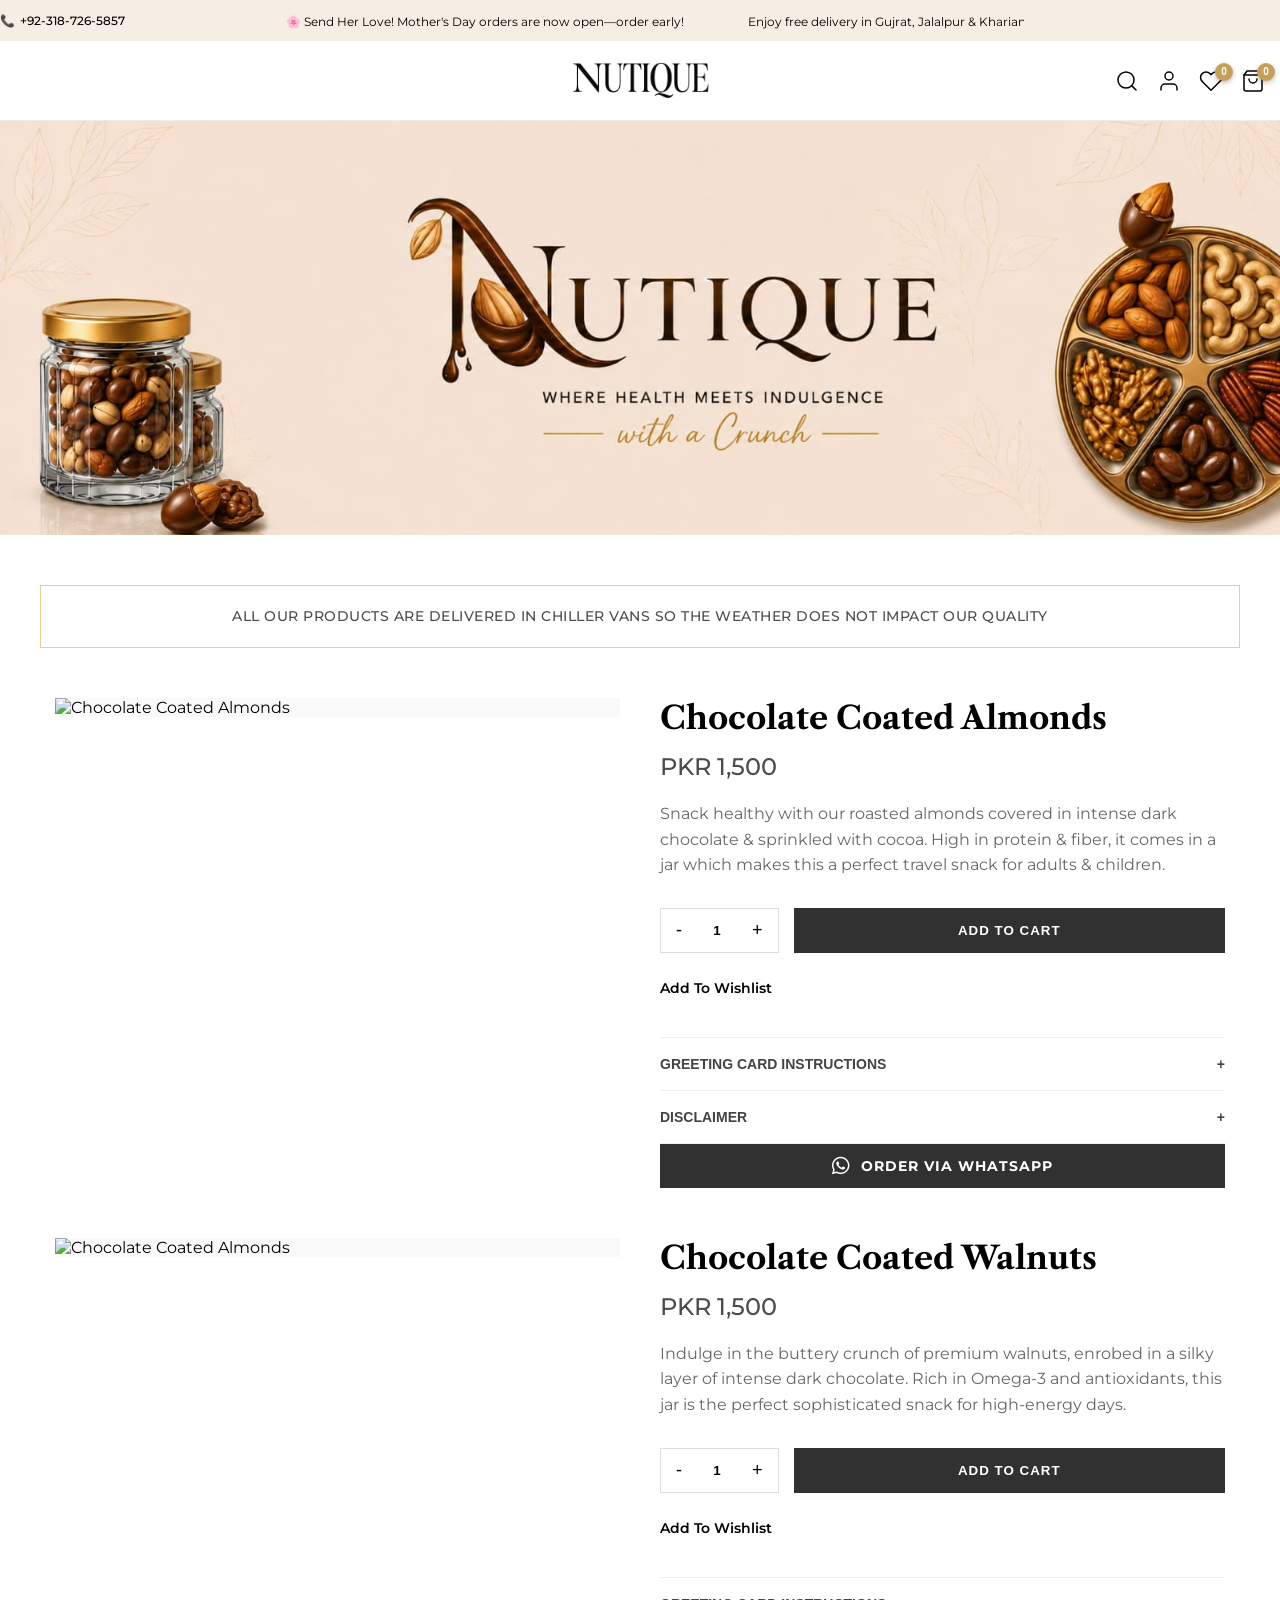
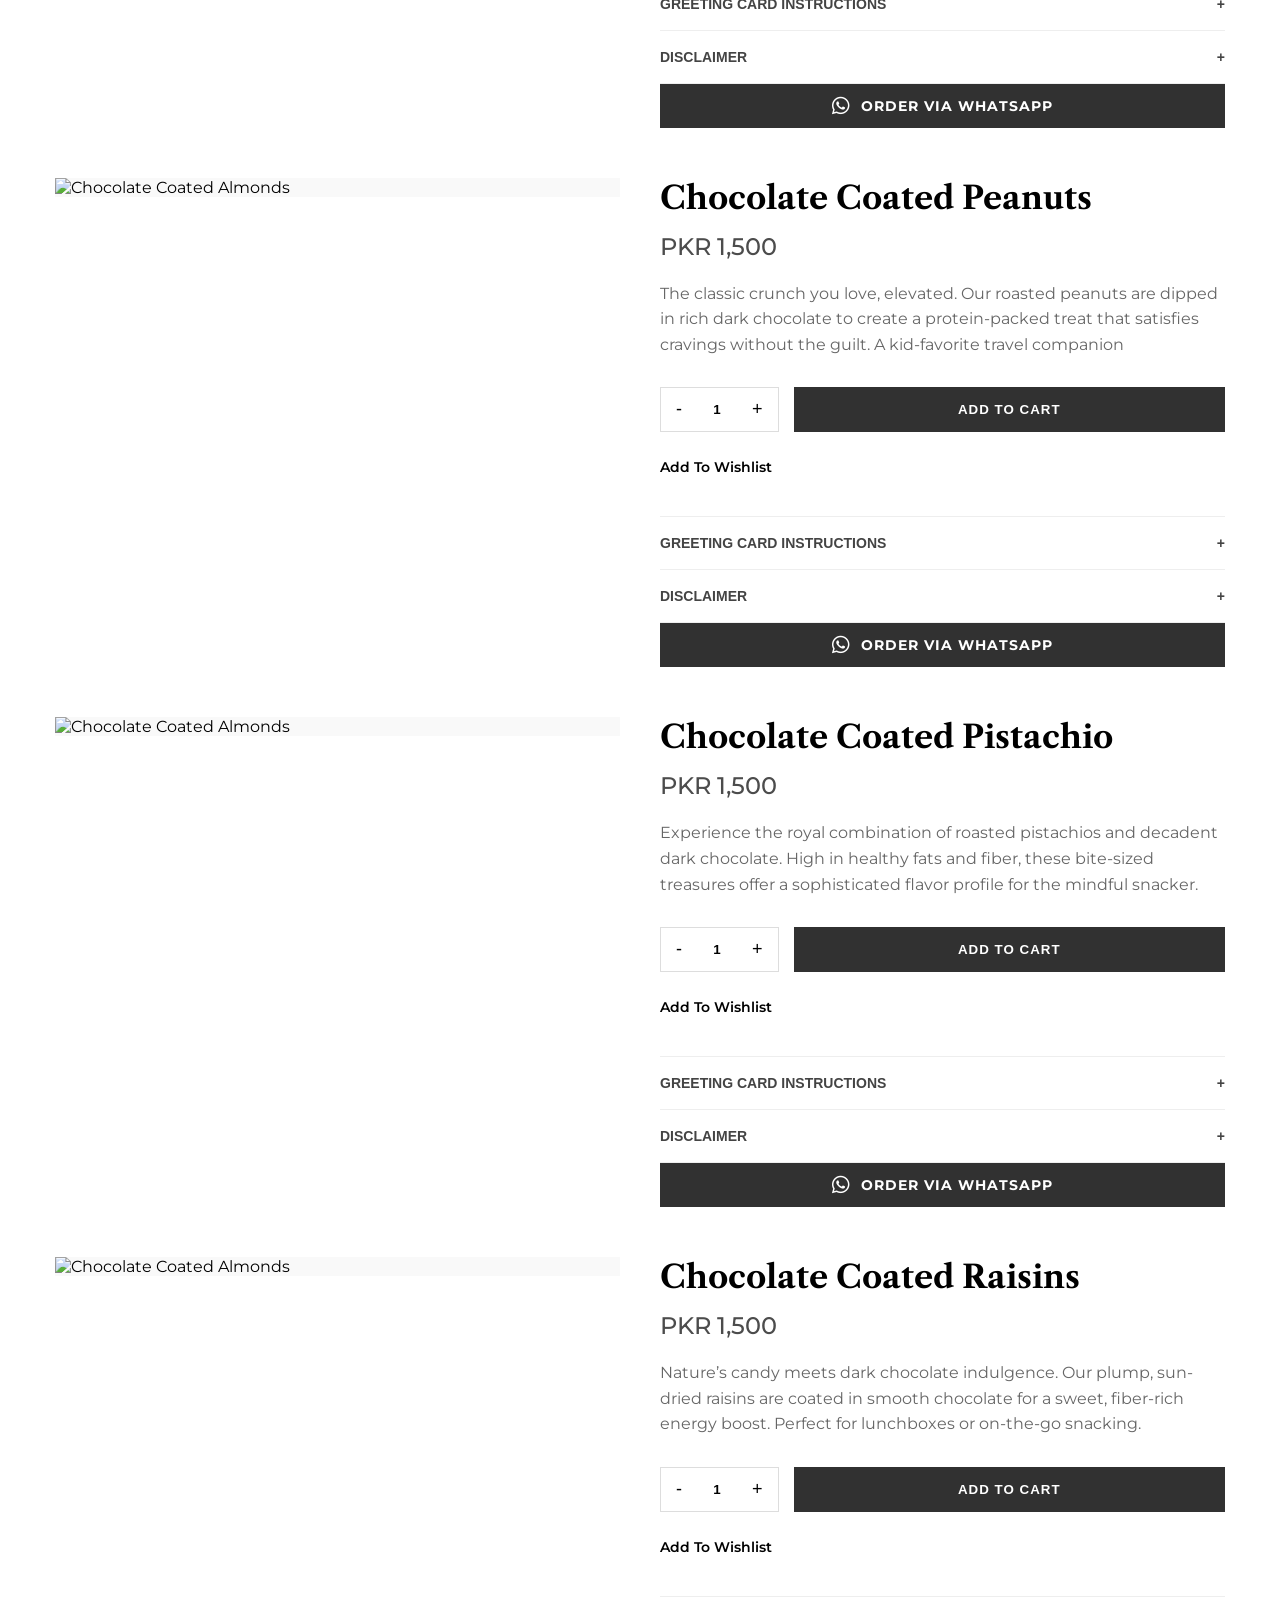
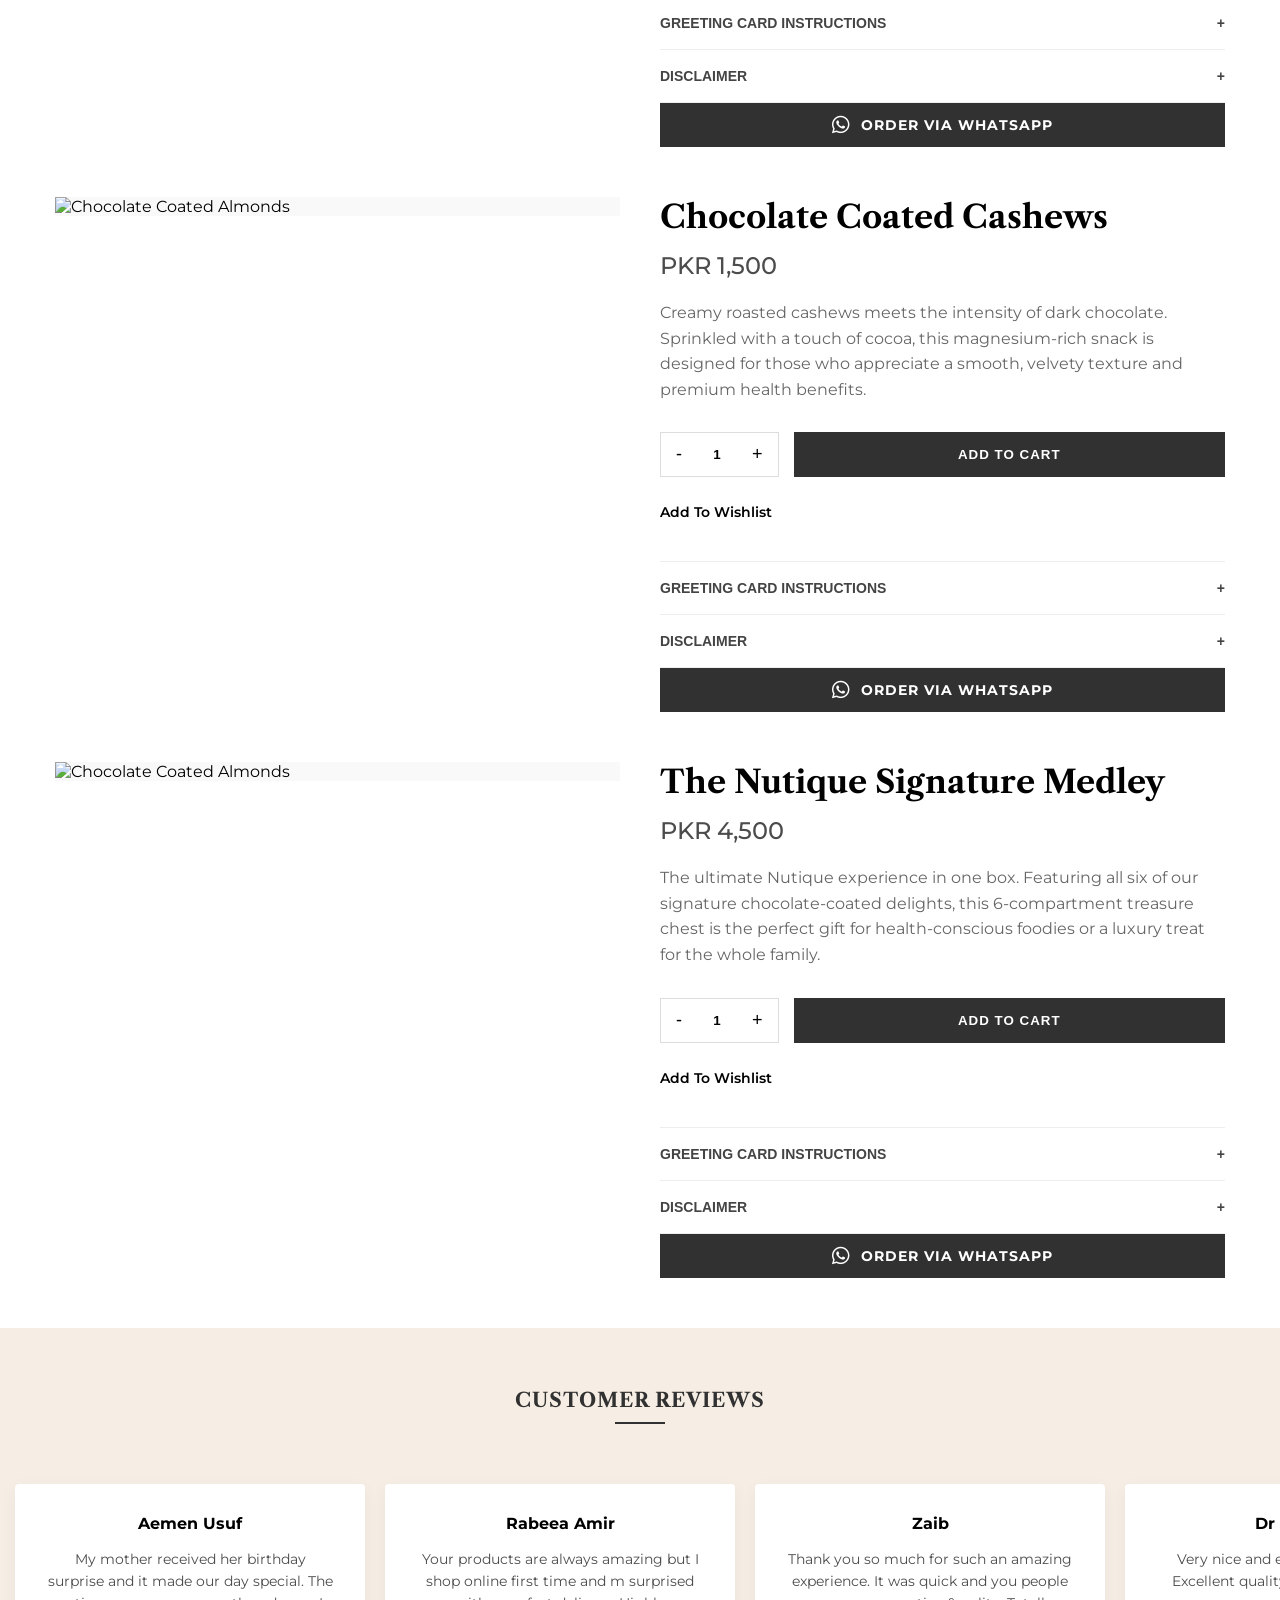
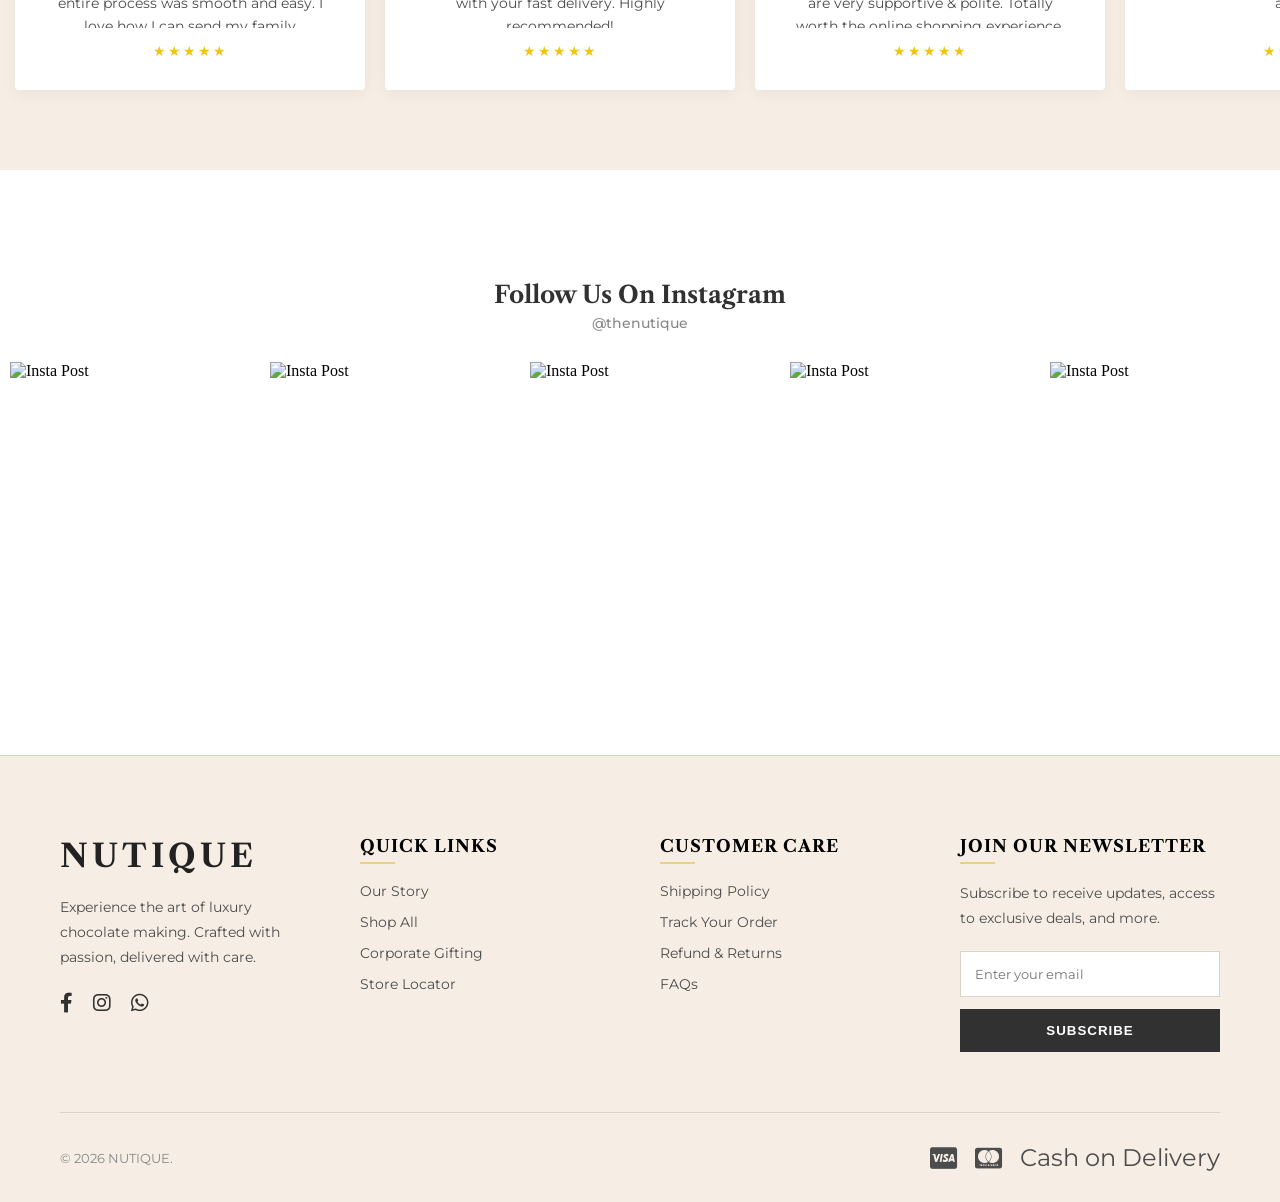
==== commit f6dd4cbb: "aa" ====
--- a/index.html
+++ b/index.html
@@ -235,7 +235,9 @@
                         </div>
 
                         <div class="product-description">
-                            <p>Indulge in the buttery crunch of premium walnuts, enrobed in a silky layer of intense dark chocolate. Rich in Omega-3 and antioxidants, this jar is the perfect sophisticated snack for high-energy days.</p>
+                            <p>Indulge in the buttery crunch of premium walnuts, enrobed in a silky layer of intense
+                                dark chocolate. Rich in Omega-3 and antioxidants, this jar is the perfect sophisticated
+                                snack for high-energy days.</p>
                         </div>
 
                         <div class="purchase-actions">
@@ -303,7 +305,9 @@
                         </div>
 
                         <div class="product-description">
-                            <p>The classic crunch you love, elevated. Our roasted peanuts are dipped in rich dark chocolate to create a protein-packed treat that satisfies cravings without the guilt. A kid-favorite travel companion</p>
+                            <p>The classic crunch you love, elevated. Our roasted peanuts are dipped in rich dark
+                                chocolate to create a protein-packed treat that satisfies cravings without the guilt. A
+                                kid-favorite travel companion</p>
                         </div>
 
                         <div class="purchase-actions">
@@ -371,7 +375,9 @@
                         </div>
 
                         <div class="product-description">
-                            <p>Experience the royal combination of roasted pistachios and decadent dark chocolate. High in healthy fats and fiber, these bite-sized treasures offer a sophisticated flavor profile for the mindful snacker.</p>
+                            <p>Experience the royal combination of roasted pistachios and decadent dark chocolate. High
+                                in healthy fats and fiber, these bite-sized treasures offer a sophisticated flavor
+                                profile for the mindful snacker.</p>
                         </div>
 
                         <div class="purchase-actions">
@@ -439,7 +445,9 @@
                         </div>
 
                         <div class="product-description">
-                            <p>Nature’s candy meets dark chocolate indulgence. Our plump, sun-dried raisins are coated in smooth chocolate for a sweet, fiber-rich energy boost. Perfect for lunchboxes or on-the-go snacking.</p>
+                            <p>Nature’s candy meets dark chocolate indulgence. Our plump, sun-dried raisins are coated
+                                in smooth chocolate for a sweet, fiber-rich energy boost. Perfect for lunchboxes or
+                                on-the-go snacking.</p>
                         </div>
 
                         <div class="purchase-actions">
@@ -507,7 +515,9 @@
                         </div>
 
                         <div class="product-description">
-                            <p>Creamy roasted cashews meets the intensity of dark chocolate. Sprinkled with a touch of cocoa, this magnesium-rich snack is designed for those who appreciate a smooth, velvety texture and premium health benefits.</p>
+                            <p>Creamy roasted cashews meets the intensity of dark chocolate. Sprinkled with a touch of
+                                cocoa, this magnesium-rich snack is designed for those who appreciate a smooth, velvety
+                                texture and premium health benefits.</p>
                         </div>
 
                         <div class="purchase-actions">
@@ -575,7 +585,9 @@
                         </div>
 
                         <div class="product-description">
-                            <p>The ultimate Nutique experience in one box. Featuring all six of our signature chocolate-coated delights, this 6-compartment treasure chest is the perfect gift for health-conscious foodies or a luxury treat for the whole family.</p>
+                            <p>The ultimate Nutique experience in one box. Featuring all six of our signature
+                                chocolate-coated delights, this 6-compartment treasure chest is the perfect gift for
+                                health-conscious foodies or a luxury treat for the whole family.</p>
                         </div>
 
                         <div class="purchase-actions">
@@ -676,7 +688,10 @@
         <section class="insta-feed-section">
             <div class="insta-header">
                 <h2 class="insta-title">Follow Us On Instagram</h2>
-                <p class="insta-handle">@nutique</p>
+                <a style="display: flex; justify-content: center" href="https://www.instagram.com/thenutique/" target="_blank" rel="noopener noreferrer"
+                    class="icon-btn">
+                    <p class="insta-handle">@thenutique</p>
+                </a>
             </div>
 
             <div class="insta-grid-wrapper">
@@ -740,18 +755,14 @@
                     <p>Experience the art of luxury chocolate making. Crafted with passion, delivered with care.</p>
                     <div class="footer-socials">
                         <a href="#"><i class="fab fa-facebook-f"></i></a><!-- Instagram Direct Message Link -->
-<a href="https://ig.me/m/thenutique" 
-   target="_blank" 
-   rel="noopener noreferrer" 
-   class="icon-btn">
-   <i class="fab fa-instagram"></i>
-</a>
-                    <a href="https://wa.me/923187265856?text=Hi!%20I%20want%20to%20get%20more%20info." 
-   target="_blank" 
-   rel="noopener noreferrer" 
-   class="icon-btn">
-   <i class="fab fa-whatsapp"></i>
-</a></div>
+                        <a href="https://ig.me/m/thenutique" target="_blank" rel="noopener noreferrer" class="icon-btn">
+                            <i class="fab fa-instagram"></i>
+                        </a>
+                        <a href="https://wa.me/923187265856?text=Hi!%20I%20want%20to%20get%20more%20info."
+                            target="_blank" rel="noopener noreferrer" class="icon-btn">
+                            <i class="fab fa-whatsapp"></i>
+                        </a>
+                    </div>
                 </div>
 
                 <!-- Column 2: Quick Links -->
@@ -782,7 +793,7 @@
                     <p>Subscribe to receive updates, access to exclusive deals, and more.</p>
                     <form class="footer-form">
                         <input type="email" placeholder="Enter your email" required>
-                        <button type="submit">SUBSCRIBE</button>
+                        <button onclick="showPremiumAlert()" type="submit">SUBSCRIBE</button>
                     </form>
                 </div>
 
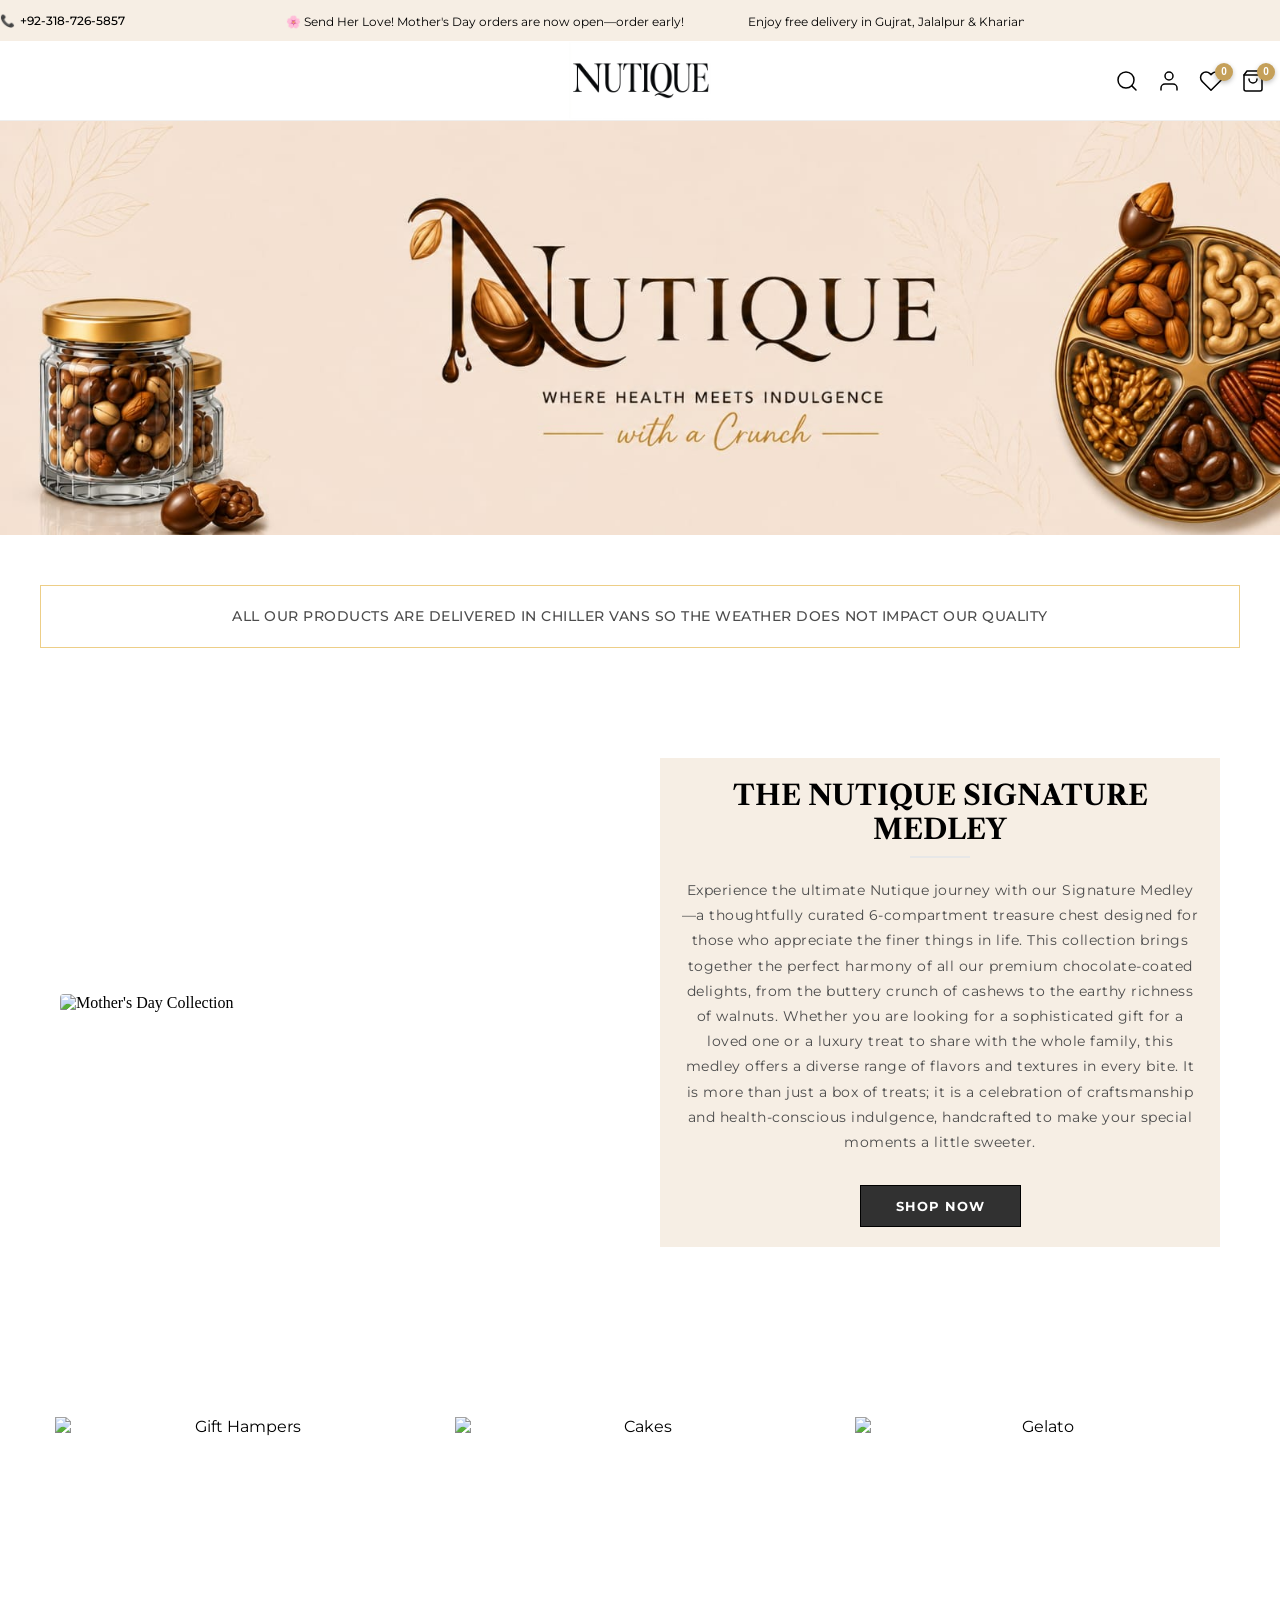
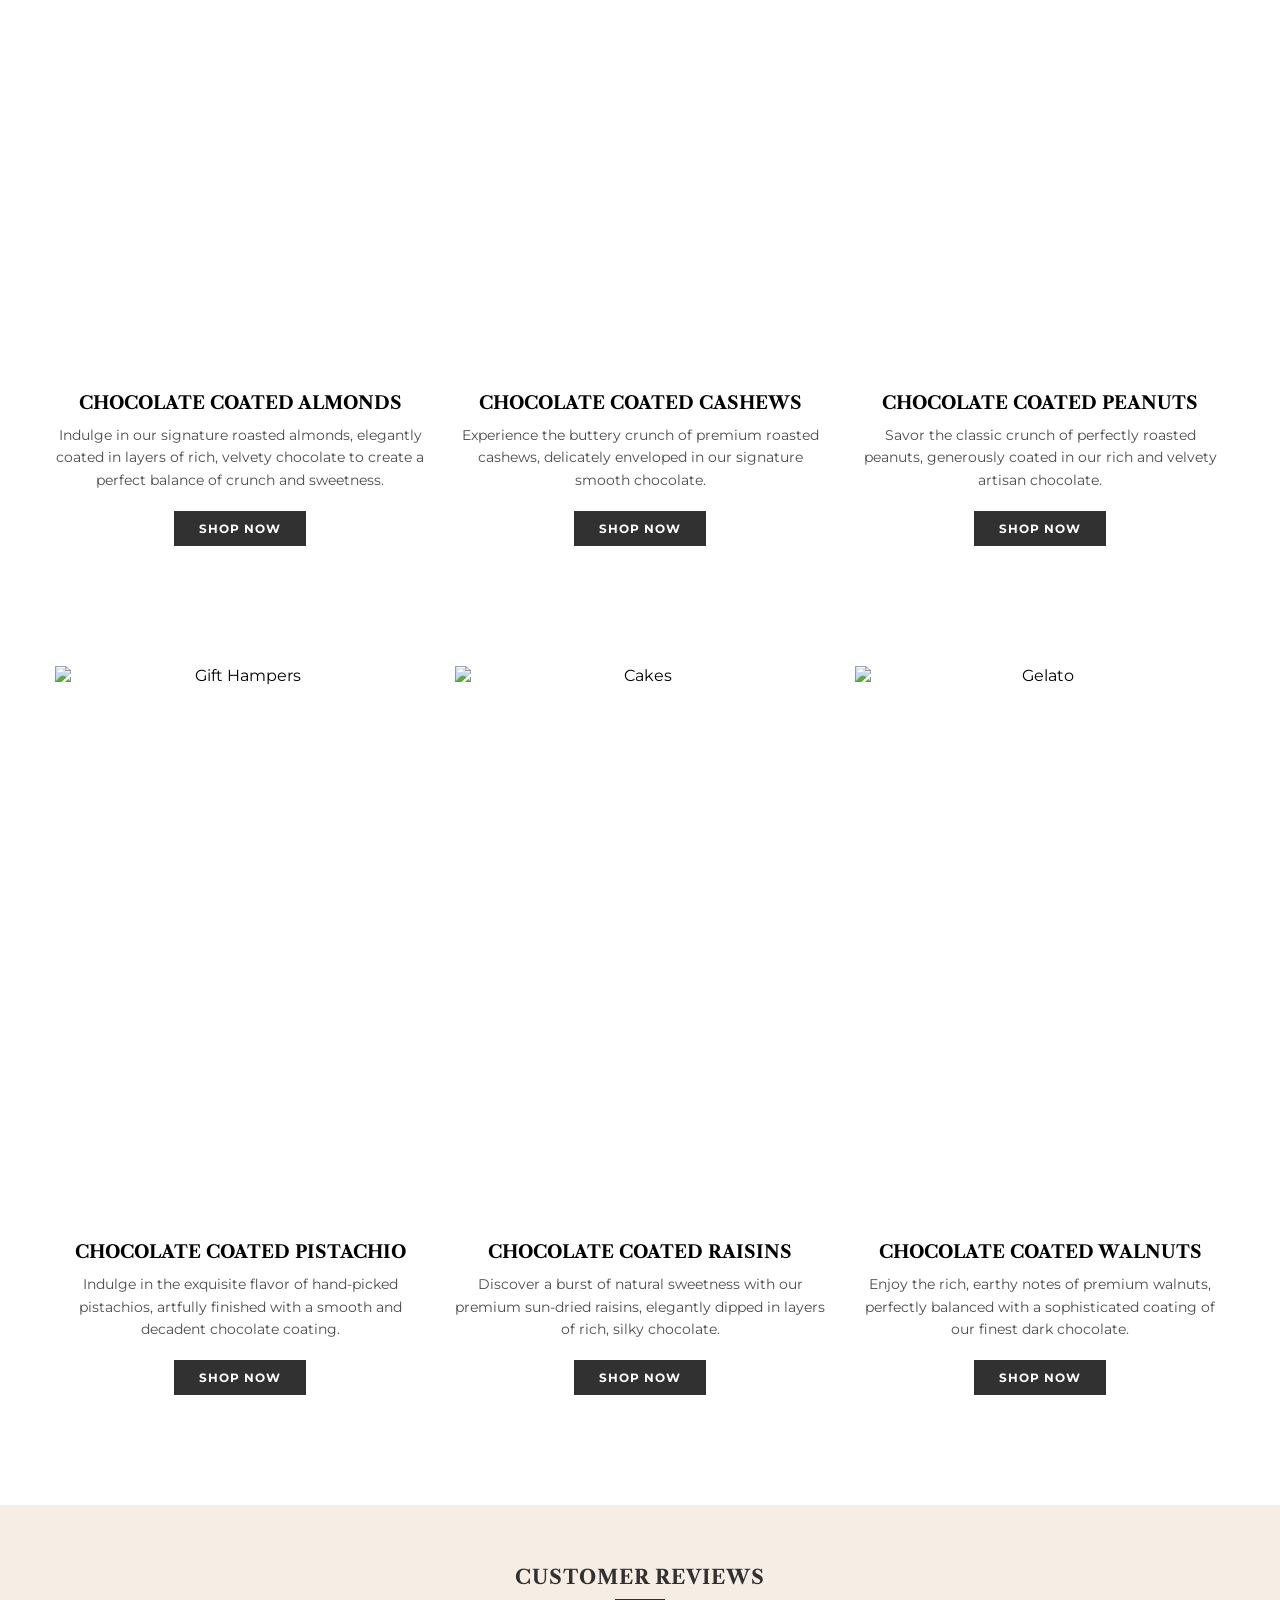
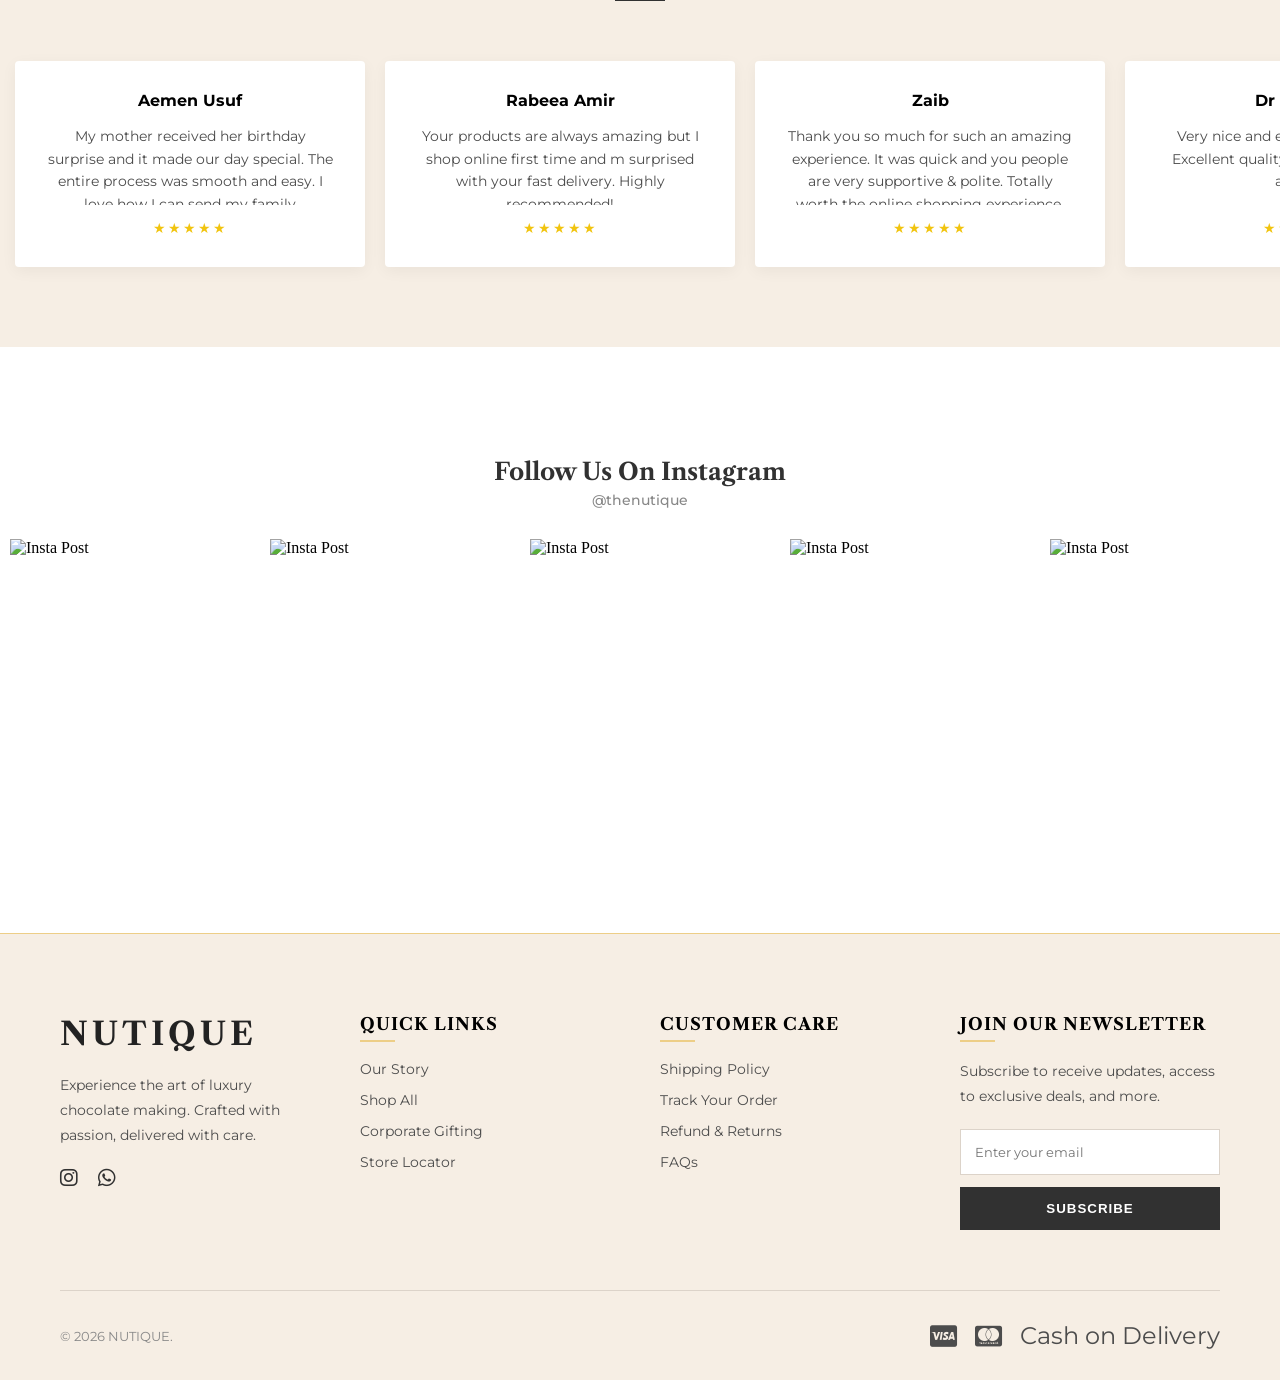
==== commit 33ad1e28: "aa" ====
--- a/index.html
+++ b/index.html
@@ -2,6 +2,7 @@
 <html lang="en">
 
 <head>
+    <link rel="icon" href="assets/favicon.ico" />
     <meta charset="UTF-8">
     <meta name="viewport" content="width=device-width, initial-scale=1.0">
     <title>Nutique</title>
@@ -141,498 +142,157 @@
         </section>
 
         <section class="product-section">
-            <section class="product-page-container">
-                <div class="product-row">
-
-                    <div class="product-images-col">
-                        <div class="sticky-image-wrapper">
-                            <div class="main-image-container">
-                                <img src="https://www.lalschocolates.com/cdn/shop/products/choccoatedalmonds.jpg?v=1672313245"
-                                    alt="Chocolate Coated Almonds" class="primary-img">
-                                <div class="zoom-icon">
-                                    <i class="pe-7s-expand1"></i>
-                                </div>
-                            </div>
-                        </div>
-                    </div>
-
-                    <div class="product-info-col">
-                        <h1 class="product-main-title">Chocolate Coated Almonds</h1>
-
-                        <div class="product-price">
-                            <span class="money">PKR 1,500</span>
-                        </div>
-
-                        <div class="product-description">
-                            <p>Snack healthy with our roasted almonds covered in intense dark chocolate & sprinkled with
-                                cocoa. High in protein & fiber, it comes in a jar which makes this a perfect travel
-                                snack
-                                for adults & children.</p>
-                        </div>
-
-                        <div class="purchase-actions">
-                            <div class="quantity-selector">
-                                <button onclick="showPremiumAlert()" type="button" class="qty-btn minus">-</button>
-                                <input type="number" value="1" min="1" class="qty-input" id="quantity">
-                                <button onclick="showPremiumAlert()" type="button" class="qty-btn plus">+</button>
-                            </div>
-
-                            <button onclick="showPremiumAlert()" type="submit" class="add-to-cart-btn">
-                                ADD TO CART
-                            </button>
-                        </div>
-
-                        <div class="wishlist-wrapper">
-                            <a href="#" class="wishlist-link">
-                                <i class="pe-7s-like"></i> Add To Wishlist
+
+            <section class="nutique-promo-section">
+                <div class="promo-container">
+                    <div class="promo-wrapper">
+
+                        <!-- Left Side: Image -->
+                        <div class="promo-image">
+                            <a >
+                                <img src="https://cdn.shopify.com/s/files/1/0616/8464/6110/files/Image-under-the-banner---mothers-day-3.png?v=1777012134"
+                                    alt="Mother's Day Collection">
                             </a>
                         </div>
 
-                        <div class="product-tabs">
-                            <button class="accordion">Greeting card instructions</button>
-                            <div class="panel">
-                                <p>A complimentary greeting card can be included with each purchase. Limit 180
-                                    characters.
-                                    Specify message at checkout.</p>
-                            </div>
-
-                            <button class="accordion">Disclaimer</button>
-                            <div class="panel">
-                                <p>Nutique may modify packaging slightly based on availability of raw materials while
-                                    maintaining quality.</p>
-                            </div>
-                        </div>
-                        <!-- WhatsApp Order Button -->
-                        <a href="https://wa.me/923187265856?text=Hi! I want to order Chocolate Coated Almonds."
-                            class="whatsapp-order-btn" target="_blank">
-                            <i class="fab fa-whatsapp"></i> ORDER VIA WHATSAPP
-                        </a>
+                        <!-- Right Side: Content -->
+                        <div class="promo-content" style="background-color: #f6eee4;">
+                            <div class="content-inner">
+                                <h2 class="promo-title">The Nutique Signature Medley</h2>
+                                <hr class="promo-divider">
+                                <p class="promo-description">Experience the ultimate Nutique journey with our Signature
+                                    Medley—a thoughtfully curated 6-compartment treasure chest designed for those who
+                                    appreciate the finer things in life. This collection brings together the perfect
+                                    harmony of all our premium chocolate-coated delights, from the buttery crunch of
+                                    cashews to the earthy richness of walnuts.
+
+
+
+                                    Whether you are looking for a sophisticated gift for a loved one or a luxury treat
+                                    to share with the whole family, this medley offers a diverse range of flavors and
+                                    textures in every bite. It is more than just a box of treats; it is a celebration of
+                                    craftsmanship and health-conscious indulgence, handcrafted to make your special
+                                    moments a little sweeter.
+                                </p>
+                                <a href="products/mix.html" class="promo-btn">SHOP NOW</a>
+                            </div>
+                        </div>
 
                     </div>
                 </div>
             </section>
 
-            <section class="product-page-container">
-                <div class="product-row">
-
-                    <div class="product-images-col">
-                        <div class="sticky-image-wrapper">
-                            <div class="main-image-container">
-                                <img src="https://www.lalschocolates.com/cdn/shop/products/choccoatedalmonds.jpg?v=1672313245"
-                                    alt="Chocolate Coated Almonds" class="primary-img">
-                                <div class="zoom-icon">
-                                    <i class="pe-7s-expand1"></i>
-                                </div>
-                            </div>
-                        </div>
-                    </div>
-
-                    <div class="product-info-col">
-                        <h1 class="product-main-title">Chocolate Coated Walnuts</h1>
-
-                        <div class="product-price">
-                            <span class="money">PKR 1,500</span>
-                        </div>
-
-                        <div class="product-description">
-                            <p>Indulge in the buttery crunch of premium walnuts, enrobed in a silky layer of intense
-                                dark chocolate. Rich in Omega-3 and antioxidants, this jar is the perfect sophisticated
-                                snack for high-energy days.</p>
-                        </div>
-
-                        <div class="purchase-actions">
-                            <div class="quantity-selector">
-                                <button onclick="showPremiumAlert()" type="button" class="qty-btn minus">-</button>
-                                <input type="number" value="1" min="1" class="qty-input" id="quantity">
-                                <button onclick="showPremiumAlert()" type="button" class="qty-btn plus">+</button>
-                            </div>
-
-                            <button onclick="showPremiumAlert()" type="submit" class="add-to-cart-btn">
-                                ADD TO CART
-                            </button>
-                        </div>
-
-                        <div class="wishlist-wrapper">
-                            <a href="#" class="wishlist-link">
-                                <i class="pe-7s-like"></i> Add To Wishlist
-                            </a>
-                        </div>
-
-                        <div class="product-tabs">
-                            <button class="accordion">Greeting card instructions</button>
-                            <div class="panel">
-                                <p>A complimentary greeting card can be included with each purchase. Limit 180
-                                    characters.
-                                    Specify message at checkout.</p>
-                            </div>
-
-                            <button class="accordion">Disclaimer</button>
-                            <div class="panel">
-                                <p>Nutique may modify packaging slightly based on availability of raw materials while
-                                    maintaining quality.</p>
-                            </div>
-                        </div>
-                        <!-- WhatsApp Order Button -->
-                        <a href="https://wa.me/923187265856?text=Hi! I want to order Chocolate Coated Walnuts."
-                            class="whatsapp-order-btn" target="_blank">
-                            <i class="fab fa-whatsapp"></i> ORDER VIA WHATSAPP
-                        </a>
+            <section class="nutique-category-section">
+                <div class="category-container">
+                    <div class="category-grid">
+
+                        <!-- Item 1: Gift Hampers -->
+                        <div class="category-item">
+                            <div class="category-image-wrapper">
+                                <a >
+                                    <img src="https://www.lalschocolates.com/cdn/shop/files/Best-wishes-eid-hamper-image-1b_1_1_540x.jpg?v=1756293482"
+                                        alt="Gift Hampers">
+                                </a>
+                            </div>
+                            <div class="category-content">
+                                <h3>Chocolate Coated Almonds</h3>
+                                <p>Indulge in our signature roasted almonds, elegantly coated in layers of rich, velvety chocolate to create a perfect balance of crunch and sweetness.</p>
+                                <a href="products/almonds.html" class="shop-btn">SHOP NOW</a>
+                            </div>
+                        </div>
+
+                        <!-- Item 2: Cakes -->
+                        <div class="category-item">
+                            <div class="category-image-wrapper">
+                                <a >
+                                    <img src="https://www.lalschocolates.com/cdn/shop/files/confetti_cake_1_1_1_540x.jpg?v=1756293498"
+                                        alt="Cakes">
+                                </a>
+                            </div>
+                            <div class="category-content">
+                                <h3>Chocolate Coated Cashews</h3>
+                                <p>Experience the buttery crunch of premium roasted cashews, delicately enveloped in our
+                                    signature smooth chocolate.</p>
+                                <a href="products/Cashew.html" class="shop-btn">SHOP NOW</a>
+                            </div>
+                        </div>
+
+                        <!-- Item 3: Gelato -->
+                        <div class="category-item">
+                            <div class="category-image-wrapper">
+                                    <img src="https://www.lalschocolates.com/cdn/shop/files/freshly_made_gelato-min_540x.webp?v=1709201721"
+                                        alt="Gelato">
+                                </a>
+                            </div>
+                            <div class="category-content">
+                                <h3>Chocolate Coated Peanuts</h3>
+                                <p>Savor the classic crunch of perfectly roasted peanuts, generously coated in our rich
+                                    and velvety artisan chocolate.</p>
+                                <a href="products/Peanut.html" class="shop-btn">SHOP NOW</a>
+                            </div>
+                        </div>
 
                     </div>
                 </div>
             </section>
 
-            <section class="product-page-container">
-                <div class="product-row">
-
-                    <div class="product-images-col">
-                        <div class="sticky-image-wrapper">
-                            <div class="main-image-container">
-                                <img src="https://www.lalschocolates.com/cdn/shop/products/choccoatedalmonds.jpg?v=1672313245"
-                                    alt="Chocolate Coated Almonds" class="primary-img">
-                                <div class="zoom-icon">
-                                    <i class="pe-7s-expand1"></i>
-                                </div>
-                            </div>
-                        </div>
-                    </div>
-
-                    <div class="product-info-col">
-                        <h1 class="product-main-title">Chocolate Coated Peanuts</h1>
-
-                        <div class="product-price">
-                            <span class="money">PKR 1,500</span>
-                        </div>
-
-                        <div class="product-description">
-                            <p>The classic crunch you love, elevated. Our roasted peanuts are dipped in rich dark
-                                chocolate to create a protein-packed treat that satisfies cravings without the guilt. A
-                                kid-favorite travel companion</p>
-                        </div>
-
-                        <div class="purchase-actions">
-                            <div class="quantity-selector">
-                                <button onclick="showPremiumAlert()" type="button" class="qty-btn minus">-</button>
-                                <input type="number" value="1" min="1" class="qty-input" id="quantity">
-                                <button onclick="showPremiumAlert()" type="button" class="qty-btn plus">+</button>
-                            </div>
-
-                            <button onclick="showPremiumAlert()" type="submit" class="add-to-cart-btn">
-                                ADD TO CART
-                            </button>
-                        </div>
-
-                        <div class="wishlist-wrapper">
-                            <a href="#" class="wishlist-link">
-                                <i class="pe-7s-like"></i> Add To Wishlist
-                            </a>
-                        </div>
-
-                        <div class="product-tabs">
-                            <button class="accordion">Greeting card instructions</button>
-                            <div class="panel">
-                                <p>A complimentary greeting card can be included with each purchase. Limit 180
-                                    characters.
-                                    Specify message at checkout.</p>
-                            </div>
-
-                            <button class="accordion">Disclaimer</button>
-                            <div class="panel">
-                                <p>Nutique may modify packaging slightly based on availability of raw materials while
-                                    maintaining quality.</p>
-                            </div>
-                        </div>
-                        <!-- WhatsApp Order Button -->
-                        <a href="https://wa.me/923187265856?text=Hi! I want to order Chocolate Coated Peanuts."
-                            class="whatsapp-order-btn" target="_blank">
-                            <i class="fab fa-whatsapp"></i> ORDER VIA WHATSAPP
-                        </a>
+            <section class="nutique-category-section">
+                <div class="category-container">
+                    <div class="category-grid">
+
+                        <!-- Item 1: Gift Hampers -->
+                        <div class="category-item">
+                            <div class="category-image-wrapper">
+                                <a >
+                                    <img src="https://www.lalschocolates.com/cdn/shop/files/Best-wishes-eid-hamper-image-1b_1_1_540x.jpg?v=1756293482"
+                                        alt="Gift Hampers">
+                                </a>
+                            </div>
+                            <div class="category-content">
+                                <h3>Chocolate Coated Pistachio</h3>
+                                <p>Indulge in the exquisite flavor of hand-picked pistachios, artfully finished with a
+                                    smooth and decadent chocolate coating.</p>
+                                <a href="products/Pistachio.html" class="shop-btn">SHOP NOW</a>
+                            </div>
+                        </div>
+
+                        <!-- Item 2: Cakes -->
+                        <div class="category-item">
+                            <div class="category-image-wrapper">
+                                <a >
+                                    <img src="https://www.lalschocolates.com/cdn/shop/files/confetti_cake_1_1_1_540x.jpg?v=1756293498"
+                                        alt="Cakes">
+                                </a>
+                            </div>
+                            <div class="category-content">
+                                <h3>Chocolate Coated Raisins</h3>
+                                <p>Discover a burst of natural sweetness with our premium sun-dried raisins, elegantly
+                                    dipped in layers of rich, silky chocolate.</p>
+                                <a href="products/Raisins.html" class="shop-btn">SHOP NOW</a>
+                            </div>
+                        </div>
+
+                        <!-- Item 3: Gelato -->
+                        <div class="category-item">
+                            <div class="category-image-wrapper">
+                                <a >
+                                    <img src="https://www.lalschocolates.com/cdn/shop/files/freshly_made_gelato-min_540x.webp?v=1709201721"
+                                        alt="Gelato">
+                                </a>
+                            </div>
+                            <div class="category-content">
+                                <h3>Chocolate Coated Walnuts</h3>
+                                <p>Enjoy the rich, earthy notes of premium walnuts, perfectly balanced with a
+                                    sophisticated coating of our finest dark chocolate.</p>
+                                <a href="products/Walnut.html" class="shop-btn">SHOP NOW</a>
+                            </div>
+                        </div>
 
                     </div>
                 </div>
             </section>
 
-            <section class="product-page-container">
-                <div class="product-row">
-
-                    <div class="product-images-col">
-                        <div class="sticky-image-wrapper">
-                            <div class="main-image-container">
-                                <img src="https://www.lalschocolates.com/cdn/shop/products/choccoatedalmonds.jpg?v=1672313245"
-                                    alt="Chocolate Coated Almonds" class="primary-img">
-                                <div class="zoom-icon">
-                                    <i class="pe-7s-expand1"></i>
-                                </div>
-                            </div>
-                        </div>
-                    </div>
-
-                    <div class="product-info-col">
-                        <h1 class="product-main-title">Chocolate Coated Pistachio</h1>
-
-                        <div class="product-price">
-                            <span class="money">PKR 1,500</span>
-                        </div>
-
-                        <div class="product-description">
-                            <p>Experience the royal combination of roasted pistachios and decadent dark chocolate. High
-                                in healthy fats and fiber, these bite-sized treasures offer a sophisticated flavor
-                                profile for the mindful snacker.</p>
-                        </div>
-
-                        <div class="purchase-actions">
-                            <div class="quantity-selector">
-                                <button onclick="showPremiumAlert()" type="button" class="qty-btn minus">-</button>
-                                <input type="number" value="1" min="1" class="qty-input" id="quantity">
-                                <button onclick="showPremiumAlert()" type="button" class="qty-btn plus">+</button>
-                            </div>
-
-                            <button onclick="showPremiumAlert()" type="submit" class="add-to-cart-btn">
-                                ADD TO CART
-                            </button>
-                        </div>
-
-                        <div class="wishlist-wrapper">
-                            <a href="#" class="wishlist-link">
-                                <i class="pe-7s-like"></i> Add To Wishlist
-                            </a>
-                        </div>
-
-                        <div class="product-tabs">
-                            <button class="accordion">Greeting card instructions</button>
-                            <div class="panel">
-                                <p>A complimentary greeting card can be included with each purchase. Limit 180
-                                    characters.
-                                    Specify message at checkout.</p>
-                            </div>
-
-                            <button class="accordion">Disclaimer</button>
-                            <div class="panel">
-                                <p>Nutique may modify packaging slightly based on availability of raw materials while
-                                    maintaining quality.</p>
-                            </div>
-                        </div>
-                        <!-- WhatsApp Order Button -->
-                        <a href="https://wa.me/923187265856?text=Hi! I want to order Chocolate Coated Pistachio."
-                            class="whatsapp-order-btn" target="_blank">
-                            <i class="fab fa-whatsapp"></i> ORDER VIA WHATSAPP
-                        </a>
-
-                    </div>
-                </div>
-            </section>
-
-            <section class="product-page-container">
-                <div class="product-row">
-
-                    <div class="product-images-col">
-                        <div class="sticky-image-wrapper">
-                            <div class="main-image-container">
-                                <img src="https://www.lalschocolates.com/cdn/shop/products/choccoatedalmonds.jpg?v=1672313245"
-                                    alt="Chocolate Coated Almonds" class="primary-img">
-                                <div class="zoom-icon">
-                                    <i class="pe-7s-expand1"></i>
-                                </div>
-                            </div>
-                        </div>
-                    </div>
-
-                    <div class="product-info-col">
-                        <h1 class="product-main-title">Chocolate Coated Raisins</h1>
-
-                        <div class="product-price">
-                            <span class="money">PKR 1,500</span>
-                        </div>
-
-                        <div class="product-description">
-                            <p>Nature’s candy meets dark chocolate indulgence. Our plump, sun-dried raisins are coated
-                                in smooth chocolate for a sweet, fiber-rich energy boost. Perfect for lunchboxes or
-                                on-the-go snacking.</p>
-                        </div>
-
-                        <div class="purchase-actions">
-                            <div class="quantity-selector">
-                                <button onclick="showPremiumAlert()" type="button" class="qty-btn minus">-</button>
-                                <input type="number" value="1" min="1" class="qty-input" id="quantity">
-                                <button onclick="showPremiumAlert()" type="button" class="qty-btn plus">+</button>
-                            </div>
-
-                            <button onclick="showPremiumAlert()" type="submit" class="add-to-cart-btn">
-                                ADD TO CART
-                            </button>
-                        </div>
-
-                        <div class="wishlist-wrapper">
-                            <a href="#" class="wishlist-link">
-                                <i class="pe-7s-like"></i> Add To Wishlist
-                            </a>
-                        </div>
-
-                        <div class="product-tabs">
-                            <button class="accordion">Greeting card instructions</button>
-                            <div class="panel">
-                                <p>A complimentary greeting card can be included with each purchase. Limit 180
-                                    characters.
-                                    Specify message at checkout.</p>
-                            </div>
-
-                            <button class="accordion">Disclaimer</button>
-                            <div class="panel">
-                                <p>Nutique may modify packaging slightly based on availability of raw materials while
-                                    maintaining quality.</p>
-                            </div>
-                        </div>
-                        <!-- WhatsApp Order Button -->
-                        <a href="https://wa.me/923187265856?text=Hi! I want to order Chocolate Coated Raisins."
-                            class="whatsapp-order-btn" target="_blank">
-                            <i class="fab fa-whatsapp"></i> ORDER VIA WHATSAPP
-                        </a>
-
-                    </div>
-                </div>
-            </section>
-
-            <section class="product-page-container">
-                <div class="product-row">
-
-                    <div class="product-images-col">
-                        <div class="sticky-image-wrapper">
-                            <div class="main-image-container">
-                                <img src="https://www.lalschocolates.com/cdn/shop/products/choccoatedalmonds.jpg?v=1672313245"
-                                    alt="Chocolate Coated Almonds" class="primary-img">
-                                <div class="zoom-icon">
-                                    <i class="pe-7s-expand1"></i>
-                                </div>
-                            </div>
-                        </div>
-                    </div>
-
-                    <div class="product-info-col">
-                        <h1 class="product-main-title">Chocolate Coated Cashews</h1>
-
-                        <div class="product-price">
-                            <span class="money">PKR 1,500</span>
-                        </div>
-
-                        <div class="product-description">
-                            <p>Creamy roasted cashews meets the intensity of dark chocolate. Sprinkled with a touch of
-                                cocoa, this magnesium-rich snack is designed for those who appreciate a smooth, velvety
-                                texture and premium health benefits.</p>
-                        </div>
-
-                        <div class="purchase-actions">
-                            <div class="quantity-selector">
-                                <button onclick="showPremiumAlert()" type="button" class="qty-btn minus">-</button>
-                                <input type="number" value="1" min="1" class="qty-input" id="quantity">
-                                <button onclick="showPremiumAlert()" type="button" class="qty-btn plus">+</button>
-                            </div>
-
-                            <button onclick="showPremiumAlert()" type="submit" class="add-to-cart-btn">
-                                ADD TO CART
-                            </button>
-                        </div>
-
-                        <div class="wishlist-wrapper">
-                            <a href="#" class="wishlist-link">
-                                <i class="pe-7s-like"></i> Add To Wishlist
-                            </a>
-                        </div>
-
-                        <div class="product-tabs">
-                            <button class="accordion">Greeting card instructions</button>
-                            <div class="panel">
-                                <p>A complimentary greeting card can be included with each purchase. Limit 180
-                                    characters.
-                                    Specify message at checkout.</p>
-                            </div>
-
-                            <button class="accordion">Disclaimer</button>
-                            <div class="panel">
-                                <p>Nutique may modify packaging slightly based on availability of raw materials while
-                                    maintaining quality.</p>
-                            </div>
-                        </div>
-                        <!-- WhatsApp Order Button -->
-                        <a href="https://wa.me/923187265856?text=Hi! I want to order Chocolate Coated Cashews."
-                            class="whatsapp-order-btn" target="_blank">
-                            <i class="fab fa-whatsapp"></i> ORDER VIA WHATSAPP
-                        </a>
-
-                    </div>
-                </div>
-            </section>
-
-            <section class="product-page-container">
-                <div class="product-row">
-
-                    <div class="product-images-col">
-                        <div class="sticky-image-wrapper">
-                            <div class="main-image-container">
-                                <img src="https://www.lalschocolates.com/cdn/shop/products/choccoatedalmonds.jpg?v=1672313245"
-                                    alt="Chocolate Coated Almonds" class="primary-img">
-                                <div class="zoom-icon">
-                                    <i class="pe-7s-expand1"></i>
-                                </div>
-                            </div>
-                        </div>
-                    </div>
-
-                    <div class="product-info-col">
-                        <h1 class="product-main-title">The Nutique Signature Medley</h1>
-
-                        <div class="product-price">
-                            <span class="money">PKR 4,500</span>
-                        </div>
-
-                        <div class="product-description">
-                            <p>The ultimate Nutique experience in one box. Featuring all six of our signature
-                                chocolate-coated delights, this 6-compartment treasure chest is the perfect gift for
-                                health-conscious foodies or a luxury treat for the whole family.</p>
-                        </div>
-
-                        <div class="purchase-actions">
-                            <div class="quantity-selector">
-                                <button onclick="showPremiumAlert()" type="button" class="qty-btn minus">-</button>
-                                <input type="number" value="1" min="1" class="qty-input" id="quantity">
-                                <button onclick="showPremiumAlert()" type="button" class="qty-btn plus">+</button>
-                            </div>
-
-                            <button onclick="showPremiumAlert()" type="submit" class="add-to-cart-btn">
-                                ADD TO CART
-                            </button>
-                        </div>
-
-                        <div class="wishlist-wrapper">
-                            <a href="#" class="wishlist-link">
-                                <i class="pe-7s-like"></i> Add To Wishlist
-                            </a>
-                        </div>
-
-                        <div class="product-tabs">
-                            <button class="accordion">Greeting card instructions</button>
-                            <div class="panel">
-                                <p>A complimentary greeting card can be included with each purchase. Limit 180
-                                    characters.
-                                    Specify message at checkout.</p>
-                            </div>
-
-                            <button class="accordion">Disclaimer</button>
-                            <div class="panel">
-                                <p>Nutique may modify packaging slightly based on availability of raw materials while
-                                    maintaining quality.</p>
-                            </div>
-                        </div>
-                        <!-- WhatsApp Order Button -->
-                        <a href="https://wa.me/923187265856?text=Hi! I want to order The Nutique Signature Medley."
-                            class="whatsapp-order-btn" target="_blank">
-                            <i class="fab fa-whatsapp"></i> ORDER VIA WHATSAPP
-                        </a>
-
-                    </div>
-                </div>
-            </section>
         </section>
-
 
         <section class="reviews-section">
             <div class="container">
@@ -688,8 +348,8 @@
         <section class="insta-feed-section">
             <div class="insta-header">
                 <h2 class="insta-title">Follow Us On Instagram</h2>
-                <a style="display: flex; justify-content: center" href="https://www.instagram.com/thenutique/" target="_blank" rel="noopener noreferrer"
-                    class="icon-btn">
+                <a style="display: flex; justify-content: center" href="https://www.instagram.com/thenutique/"
+                    target="_blank" rel="noopener noreferrer" class="icon-btn">
                     <p class="insta-handle">@thenutique</p>
                 </a>
             </div>
@@ -717,30 +377,6 @@
                 </div>
             </div>
         </section>
-
-
-
-
-
-
-
-
-
-
-
-
-
-
-
-
-
-
-
-
-
-
-
-
 
     </main>
 
@@ -754,8 +390,7 @@
                     <h2 class="footer-logo">NUTIQUE</h2>
                     <p>Experience the art of luxury chocolate making. Crafted with passion, delivered with care.</p>
                     <div class="footer-socials">
-                        <a href="#"><i class="fab fa-facebook-f"></i></a><!-- Instagram Direct Message Link -->
-                        <a href="https://ig.me/m/thenutique" target="_blank" rel="noopener noreferrer" class="icon-btn">
+                       <a href="https://ig.me/m/thenutique" target="_blank" rel="noopener noreferrer" class="icon-btn">
                             <i class="fab fa-instagram"></i>
                         </a>
                         <a href="https://wa.me/923187265856?text=Hi!%20I%20want%20to%20get%20more%20info."
@@ -811,28 +446,6 @@
     </footer>
 
 
-
-
-
-
-
-
-
-
-
-
-
-
-
-
-
-
-
-
-
-
-
-
     <script src="script.js"></script>
 </body>
 
--- a/style.css
+++ b/style.css
@@ -317,7 +317,7 @@
 
 
 
-/*=================================product section==================================*/
+/*=================================product section 1==================================*/
 /* Product Section Layout */
 .product-page-container {
     max-width: 1200px;
@@ -502,7 +502,187 @@
     box-shadow: 0 4px 10px rgba(37, 211, 102, 0.3);
 }
 
-
+/*==========================product section 2=================================*/
+
+/* Promo Section Styles */
+.nutique-promo-section {
+    padding: 60px 0;
+    background-color: #fff;
+    margin: 50px auto;
+    max-width: 1600px; /* Based on your variable */
+}
+
+.promo-container {
+    max-width: 1200px;
+    margin: 0 auto;
+    padding: 0 20px;
+}
+
+.promo-wrapper {
+    display: grid;
+    grid-template-columns: 1fr 1fr; /* Two equal columns */
+    gap: 40px;
+    align-items: center;
+}
+
+.promo-image img {
+    width: 100%;
+    height: auto;
+    display: block;
+    border-radius: 4px; /* Subtle rounding */
+}
+
+.promo-content {
+    display: flex;
+    flex-direction: column;
+    justify-content: center;
+    text-align: center;
+    padding: 20px;
+}
+
+.promo-title {
+    font-family: 'Libre Caslon Text', serif;
+    font-size: 28px;
+    color: #000;
+    margin-bottom: 10px;
+    text-transform: uppercase;
+}
+
+.promo-divider {
+    width: 60px;
+    border: none;
+    border-top: 2px solid #e7e7e7; /* Your gold/grey variable */
+    margin: 0 auto 20px;
+}
+
+.promo-description {
+    font-family: 'Montserrat', sans-serif;
+    font-size: 14px;
+    color: #4c4c4c;
+    line-height: 1.8;
+    letter-spacing: 0.5px;
+    margin-bottom: 30px;
+}
+
+.promo-btn {
+    display: inline-block;
+    padding: 12px 35px;
+    background-color: #313131;
+    color: #fff;
+    text-decoration: none;
+    font-family: 'Montserrat', sans-serif;
+    font-size: 13px;
+    font-weight: 700;
+    letter-spacing: 1px;
+    transition: all 0.3s ease;
+    border: 1px solid #000;
+}
+
+
+/* Responsive Fixes */
+@media (max-width: 768px) {
+    .promo-wrapper {
+        grid-template-columns: 1fr; /* Stack vertically on mobile */
+        gap: 30px;
+    }
+    
+    .promo-content {
+        padding: 0;
+    }
+
+    .promo-title {
+        font-size: 24px;
+    }
+}
+/* Custom Section Styles */
+.nutique-category-section {
+    padding: 60px 0;
+    background-color: #fff;
+    font-family: 'Montserrat', sans-serif; /* Body Font */
+}
+
+.category-container {
+    max-width: 1200px;
+    margin: 0 auto;
+    padding: 0 15px;
+}
+
+.category-grid {
+    display: grid;
+    grid-template-columns: repeat(3, 1fr); /* 3 Columns for Desktop */
+    gap: 30px;
+}
+
+.category-item {
+    text-align: center;
+    overflow: hidden;
+}
+
+.category-image-wrapper {
+    position: relative;
+    overflow: hidden;
+    margin-bottom: 20px;
+}
+
+.category-image-wrapper img {
+    width: 100%;
+    height: auto;
+    display: block;
+    transition: transform 0.5s ease;
+    aspect-ratio: 2/3; /* Maintain uniform height */
+    object-fit: cover;
+}
+
+/* Hover Effect: Image zoom */
+.category-item:hover .category-image-wrapper img {
+    transform: scale(1.05);
+}
+
+.category-content h3 {
+    font-family: 'Libre Caslon Text', serif; /* Heading Font */
+    font-size: 18px;
+    color: #000;
+    margin: 15px 0 10px;
+    text-transform: uppercase;
+}
+
+.category-content p {
+    font-size: 14px;
+    color: #4c4c4c;
+    line-height: 1.6;
+    margin-bottom: 20px;
+    min-height: 45px; /* Alignment consistent rakhta hai */
+}
+
+.shop-btn {
+    display: inline-block;
+    padding: 10px 25px;
+    background-color: #313131;
+    color: #fff;
+    text-decoration: none;
+    font-size: 12px;
+    font-weight: 700;
+    letter-spacing: 1px;
+    transition: 0.3s;
+}
+
+
+
+/* Responsive: Mobile optimization */
+@media (max-width: 991px) {
+    .category-grid {
+        grid-template-columns: repeat(2, 1fr); /* 2 Columns for Tablets */
+    }
+}
+
+@media (max-width: 767px) {
+    .category-grid {
+        grid-template-columns: 1fr; /* 1 Column for Mobile */
+    }
+    .nutique-category-section {
+        padding: 40px 0;
+    }
+}
 
 /*=============================customer reviews section===============================*/
 /* Reviews Section Styles */
@@ -802,7 +982,7 @@
     letter-spacing: 1px;
 }
 
-    
+
 
 /* Bottom Bar */
 .footer-bottom {
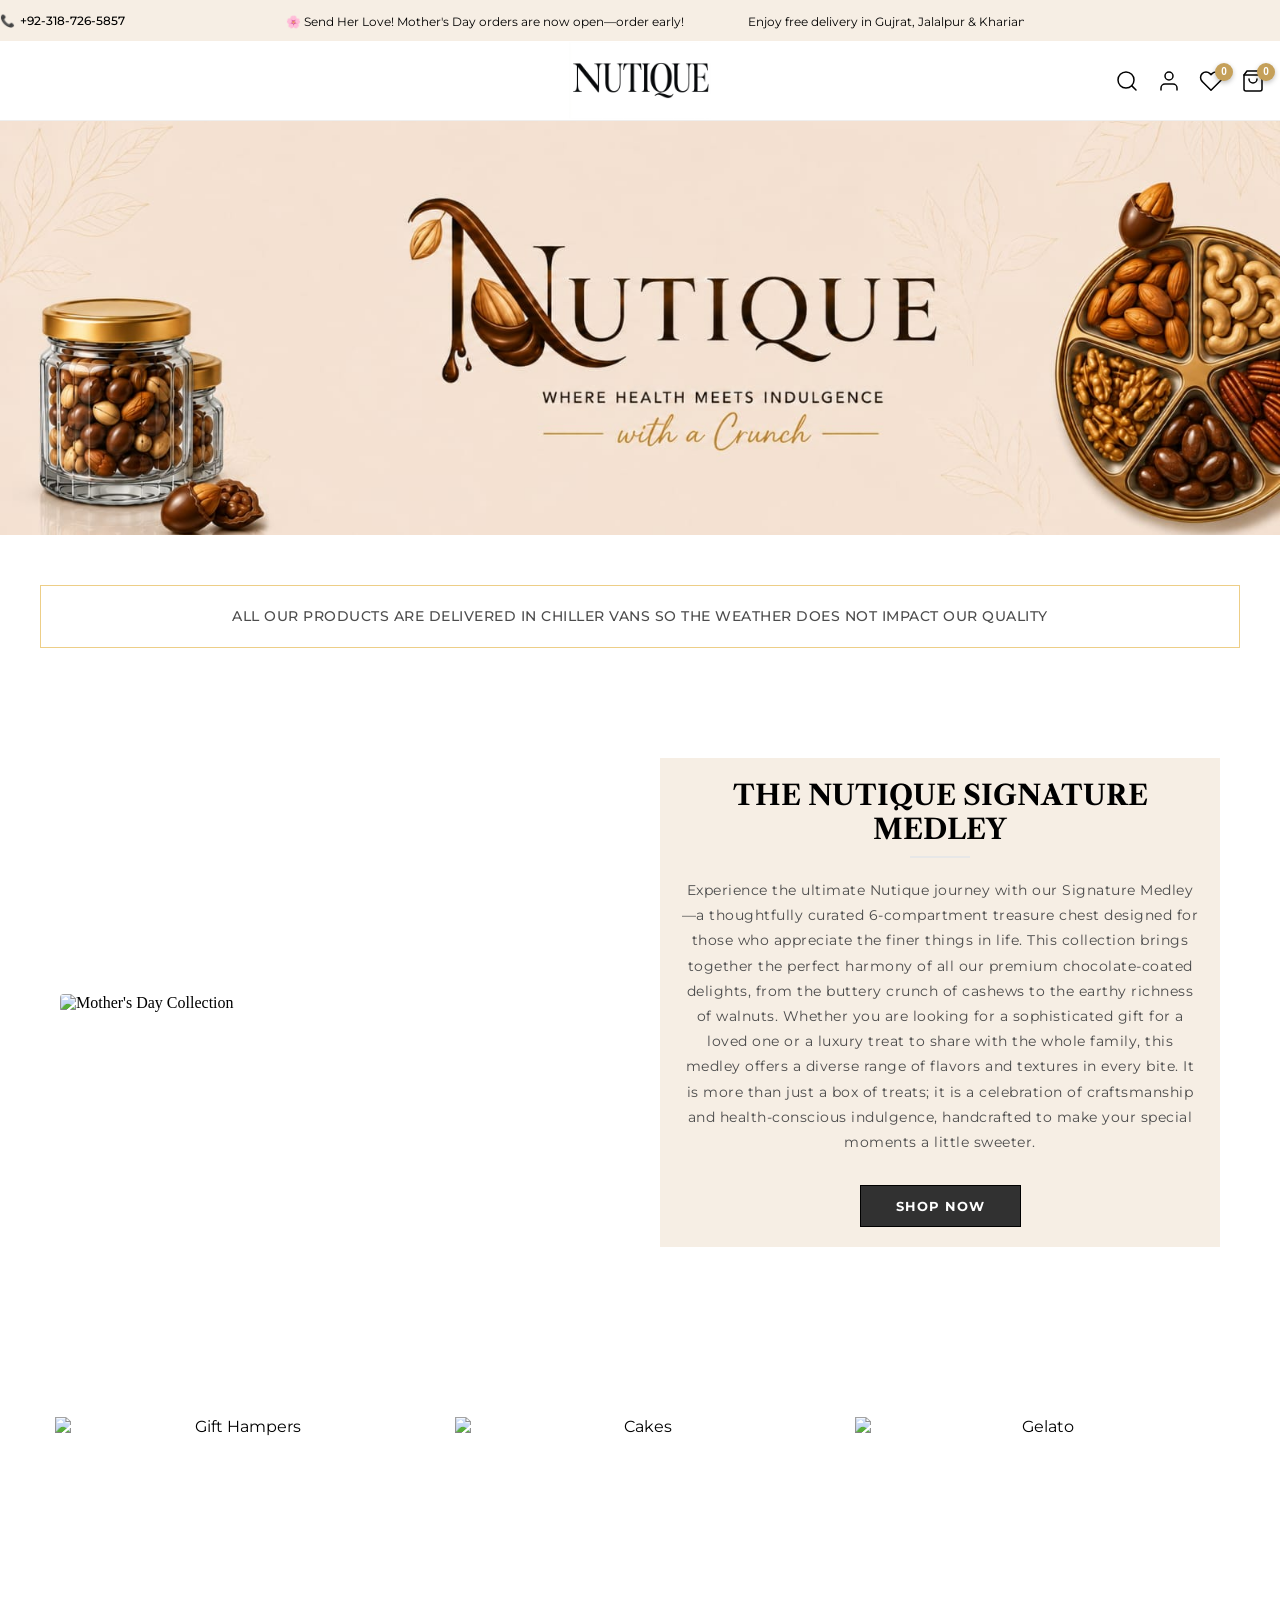
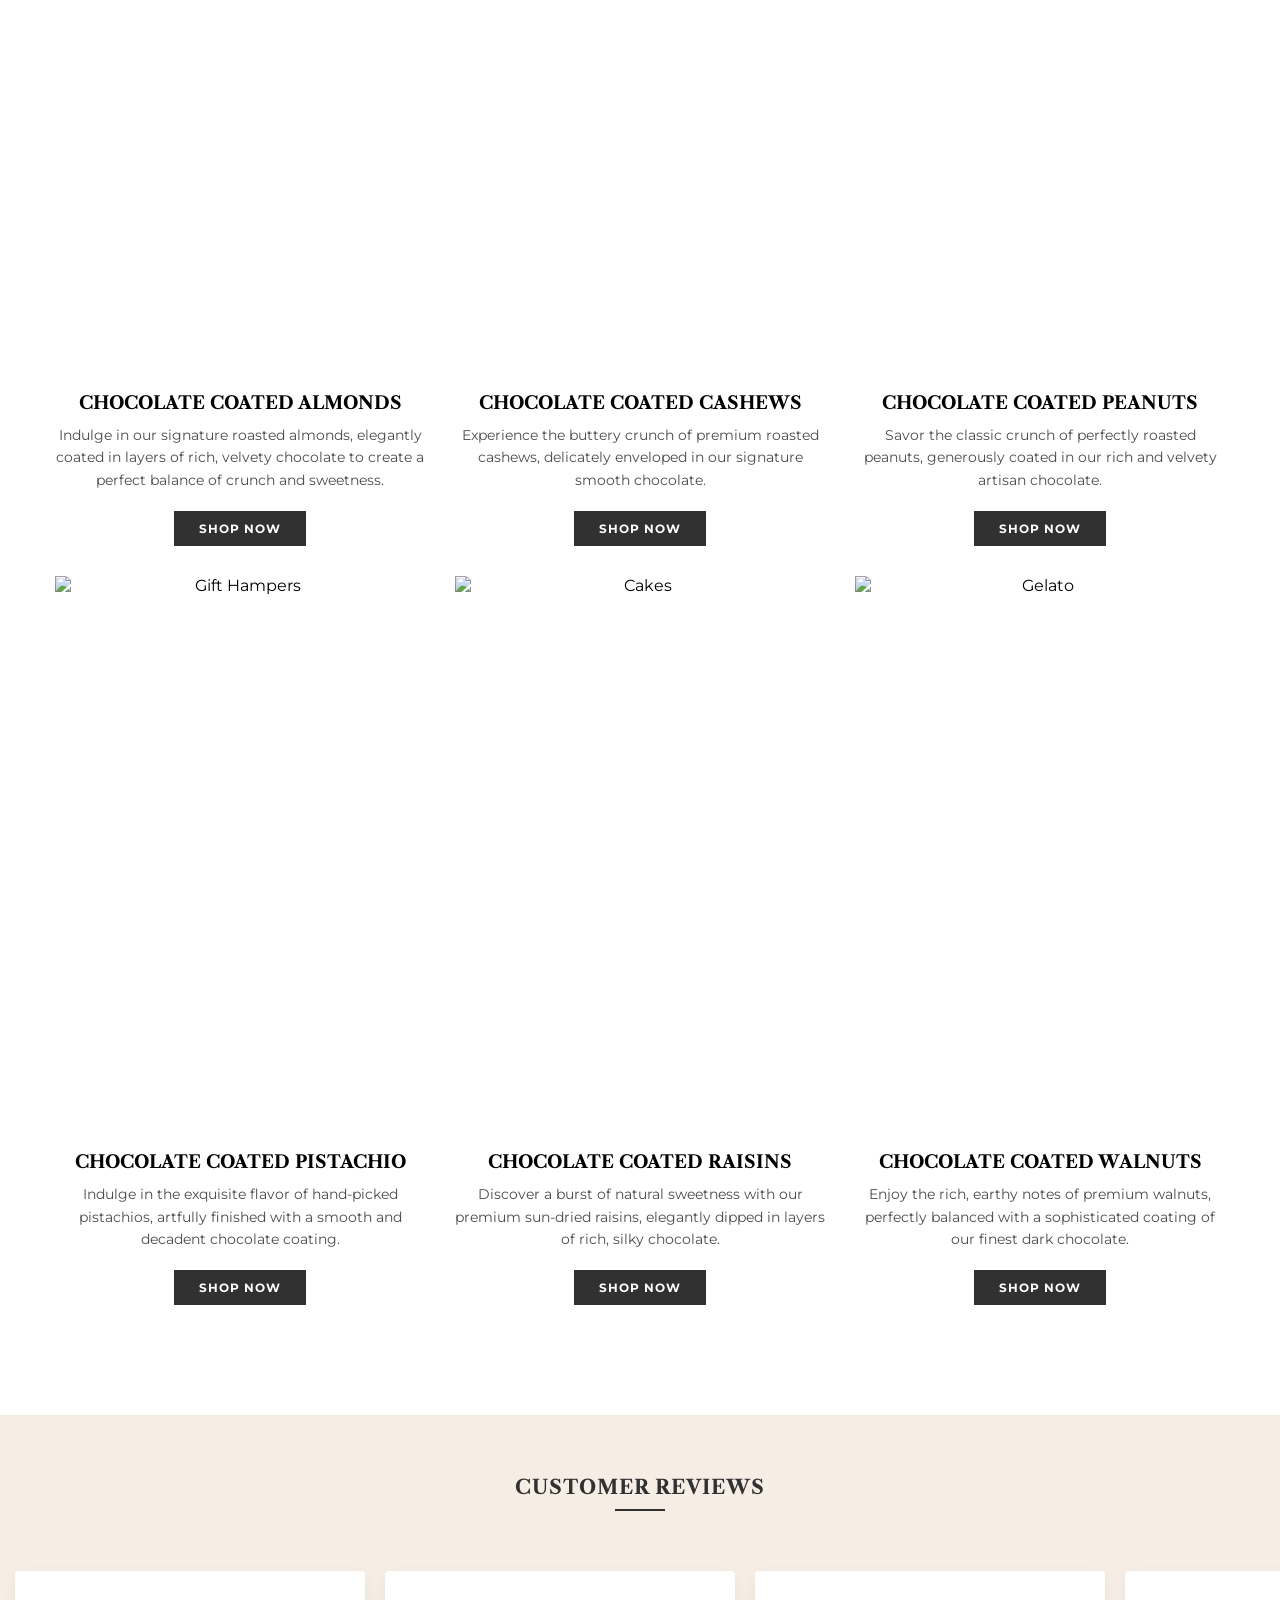
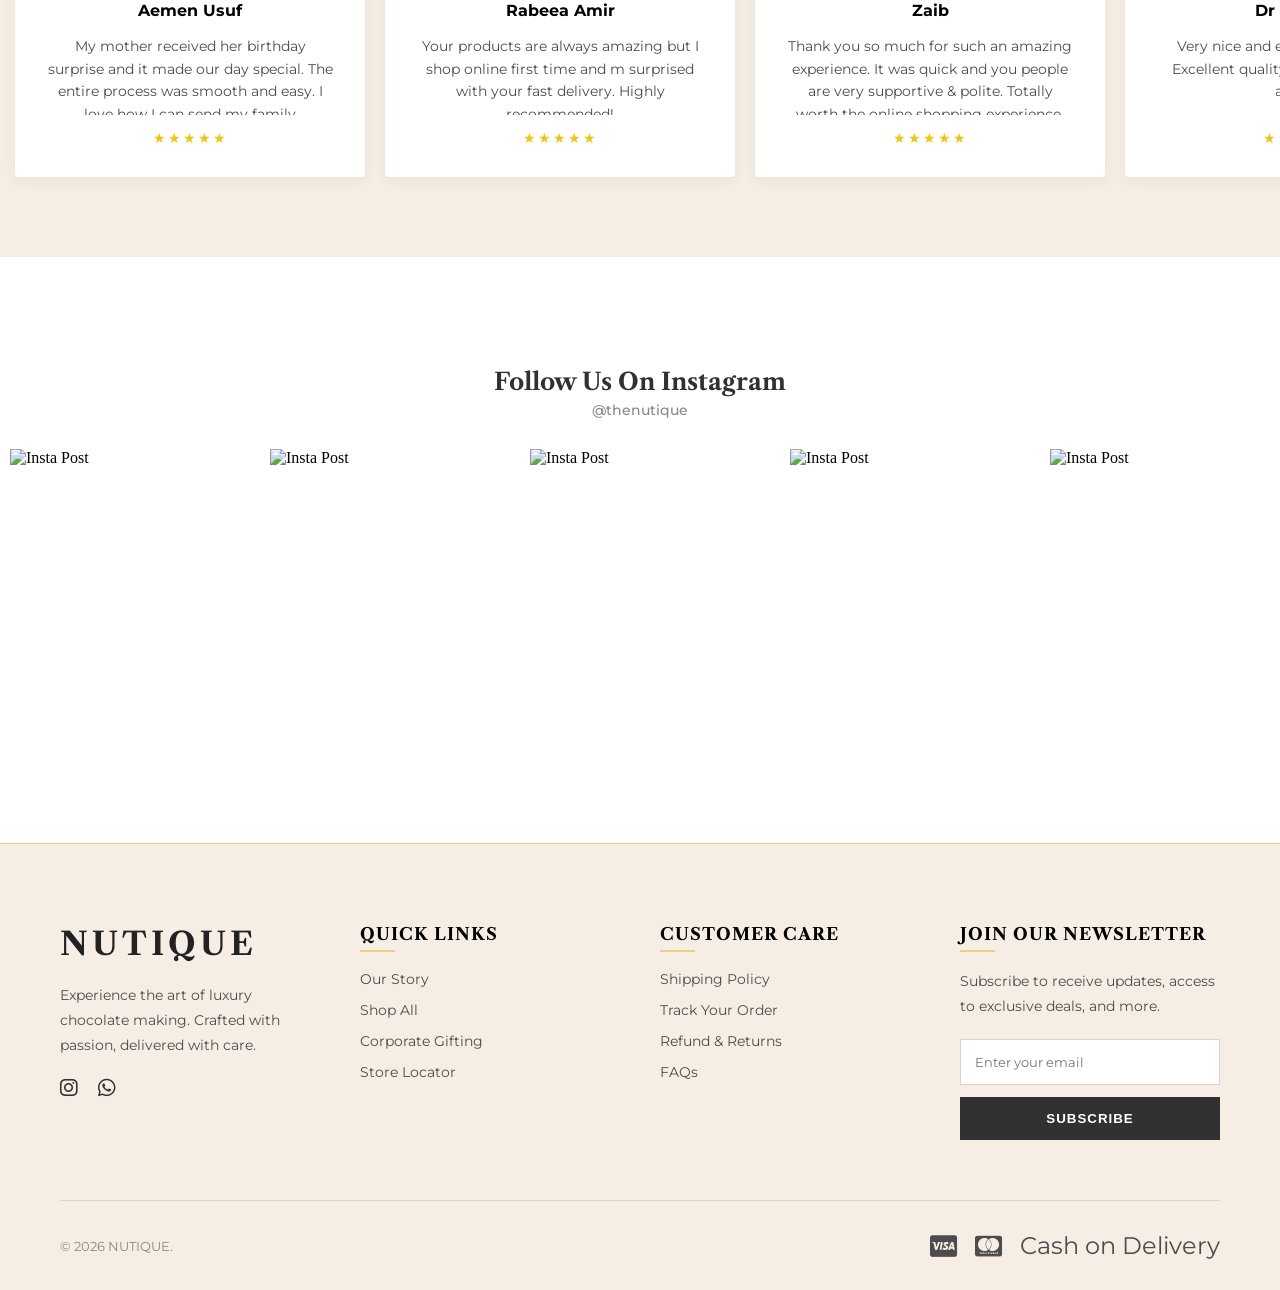
==== commit 6c1d6b43: "aaa" ====
--- a/index.html
+++ b/index.html
@@ -232,13 +232,7 @@
                             </div>
                         </div>
 
-                    </div>
-                </div>
-            </section>
-
-            <section class="nutique-category-section">
-                <div class="category-container">
-                    <div class="category-grid">
+                        
 
                         <!-- Item 1: Gift Hampers -->
                         <div class="category-item">
@@ -288,9 +282,12 @@
                             </div>
                         </div>
 
+
+
                     </div>
                 </div>
             </section>
+
 
         </section>
 
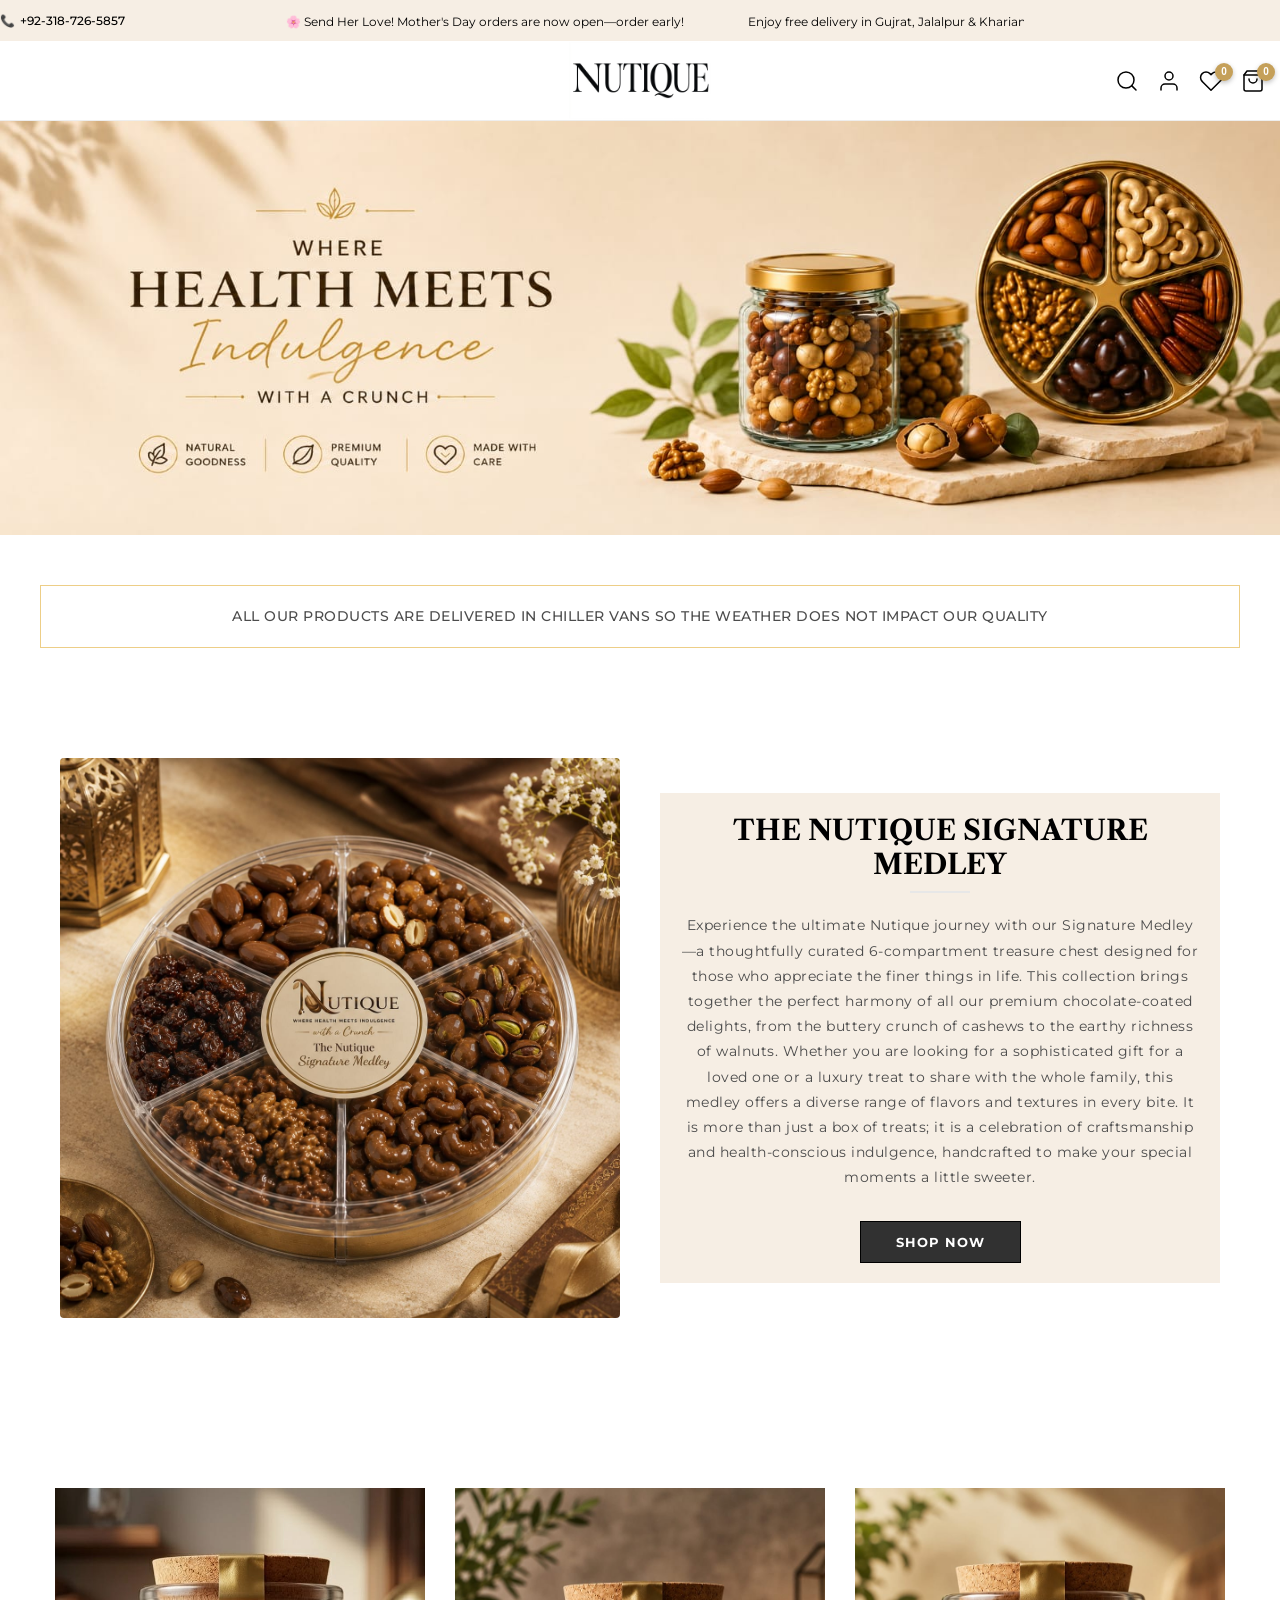
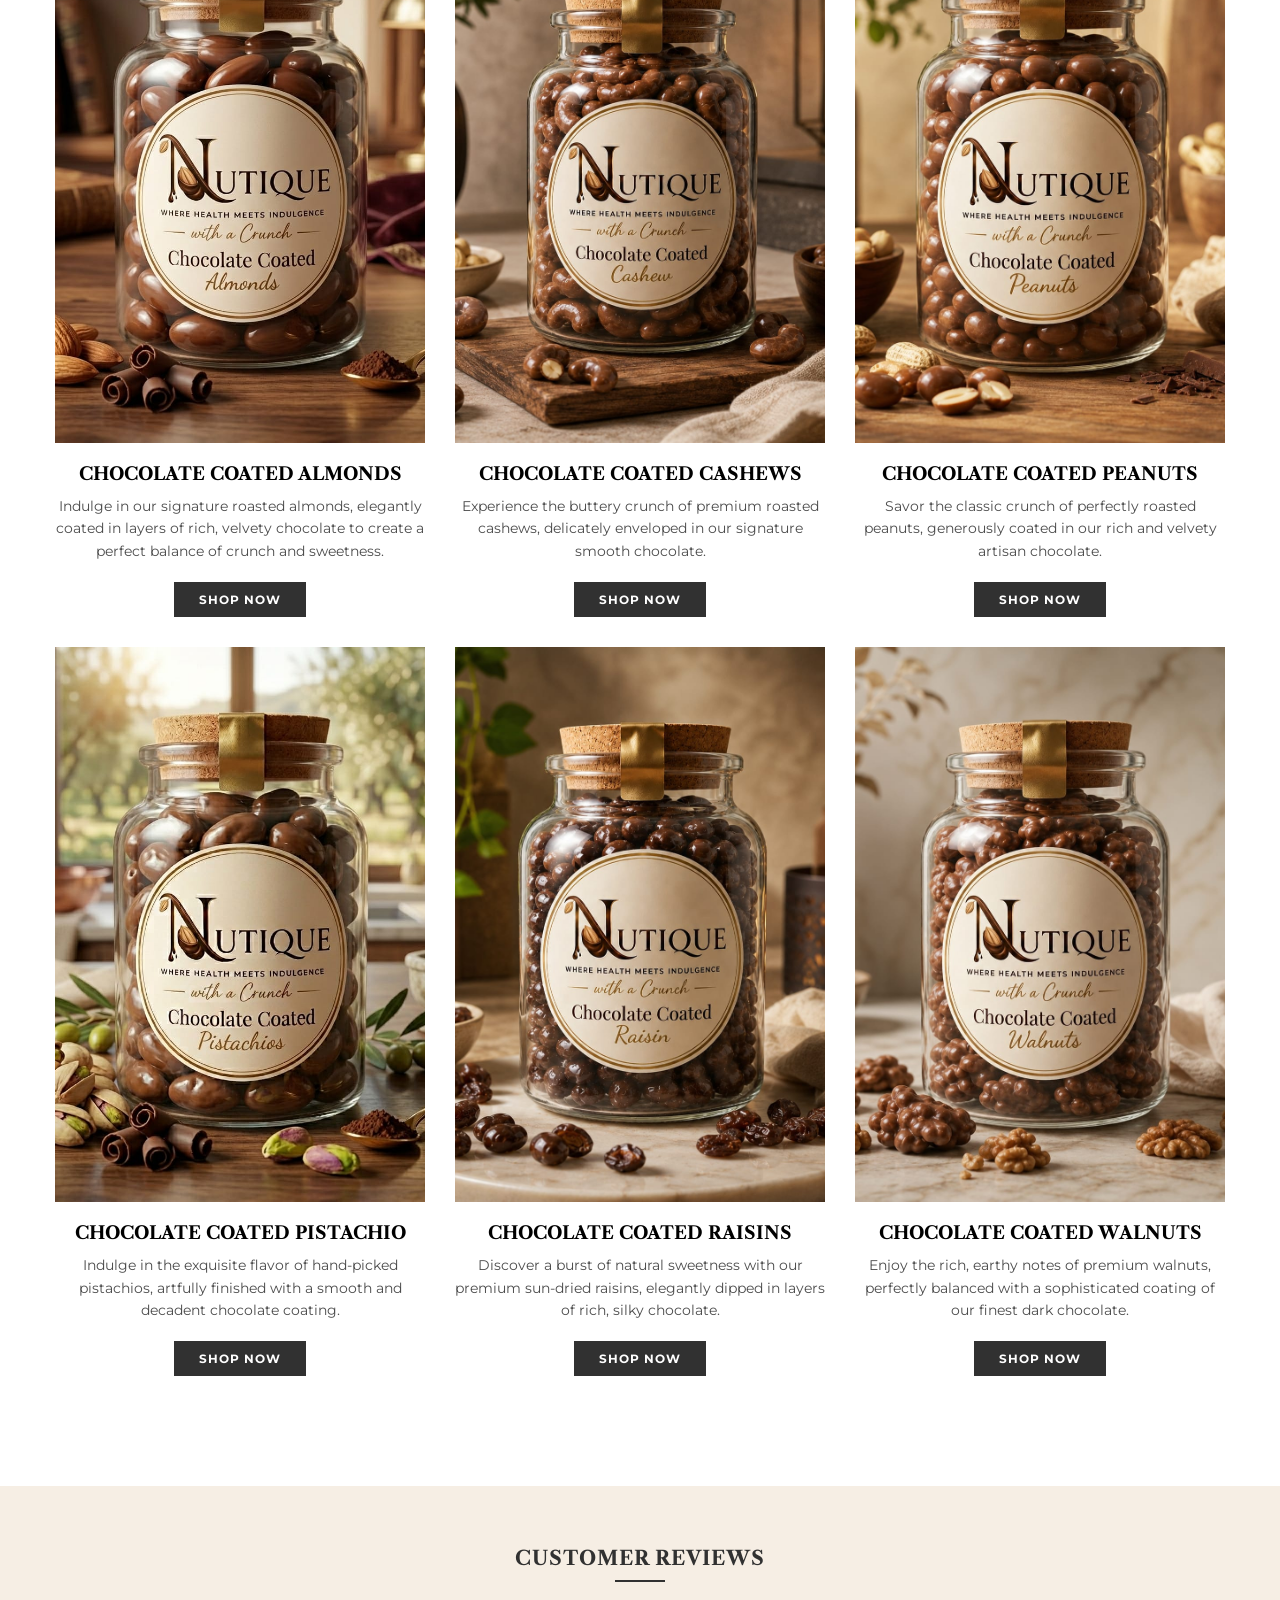
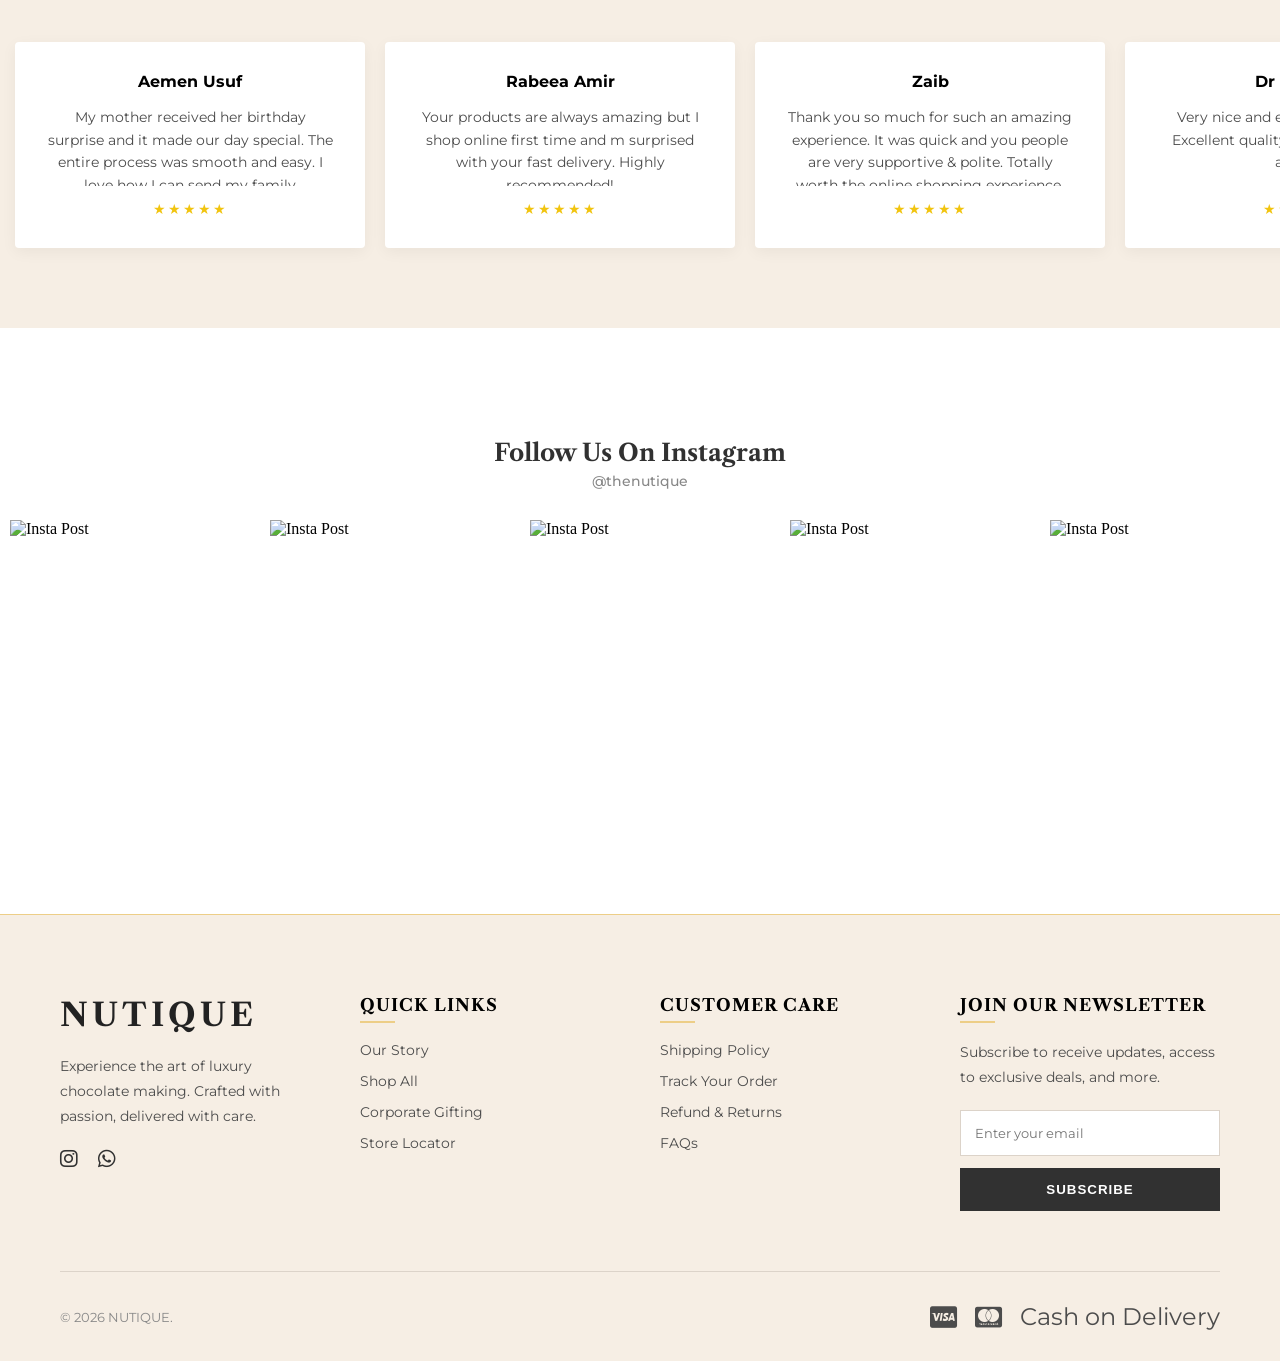
==== commit 15584fe4: "add" ====
--- a/index.html
+++ b/index.html
@@ -150,8 +150,8 @@
                         <!-- Left Side: Image -->
                         <div class="promo-image">
                             <a >
-                                <img src="https://cdn.shopify.com/s/files/1/0616/8464/6110/files/Image-under-the-banner---mothers-day-3.png?v=1777012134"
-                                    alt="Mother's Day Collection">
+                                <img src="assets/MIX.jpeg"
+                                    alt="The Nutique Signature Medley">
                             </a>
                         </div>
 
@@ -190,7 +190,7 @@
                         <div class="category-item">
                             <div class="category-image-wrapper">
                                 <a >
-                                    <img src="https://www.lalschocolates.com/cdn/shop/files/Best-wishes-eid-hamper-image-1b_1_1_540x.jpg?v=1756293482"
+                                    <img src="assets/almonds.jpeg"
                                         alt="Gift Hampers">
                                 </a>
                             </div>
@@ -205,7 +205,7 @@
                         <div class="category-item">
                             <div class="category-image-wrapper">
                                 <a >
-                                    <img src="https://www.lalschocolates.com/cdn/shop/files/confetti_cake_1_1_1_540x.jpg?v=1756293498"
+                                    <img src="assets/cashew.jpeg"
                                         alt="Cakes">
                                 </a>
                             </div>
@@ -220,7 +220,7 @@
                         <!-- Item 3: Gelato -->
                         <div class="category-item">
                             <div class="category-image-wrapper">
-                                    <img src="https://www.lalschocolates.com/cdn/shop/files/freshly_made_gelato-min_540x.webp?v=1709201721"
+                                    <img src="assets/peanuts.jpeg"
                                         alt="Gelato">
                                 </a>
                             </div>
@@ -238,7 +238,7 @@
                         <div class="category-item">
                             <div class="category-image-wrapper">
                                 <a >
-                                    <img src="https://www.lalschocolates.com/cdn/shop/files/Best-wishes-eid-hamper-image-1b_1_1_540x.jpg?v=1756293482"
+                                    <img src="assets/pista.jpeg"
                                         alt="Gift Hampers">
                                 </a>
                             </div>
@@ -254,7 +254,7 @@
                         <div class="category-item">
                             <div class="category-image-wrapper">
                                 <a >
-                                    <img src="https://www.lalschocolates.com/cdn/shop/files/confetti_cake_1_1_1_540x.jpg?v=1756293498"
+                                    <img src="assets/rasins.jpeg"
                                         alt="Cakes">
                                 </a>
                             </div>
@@ -270,7 +270,7 @@
                         <div class="category-item">
                             <div class="category-image-wrapper">
                                 <a >
-                                    <img src="https://www.lalschocolates.com/cdn/shop/files/freshly_made_gelato-min_540x.webp?v=1709201721"
+                                    <img src="assets/wallnuts.jpeg"
                                         alt="Gelato">
                                 </a>
                             </div>
